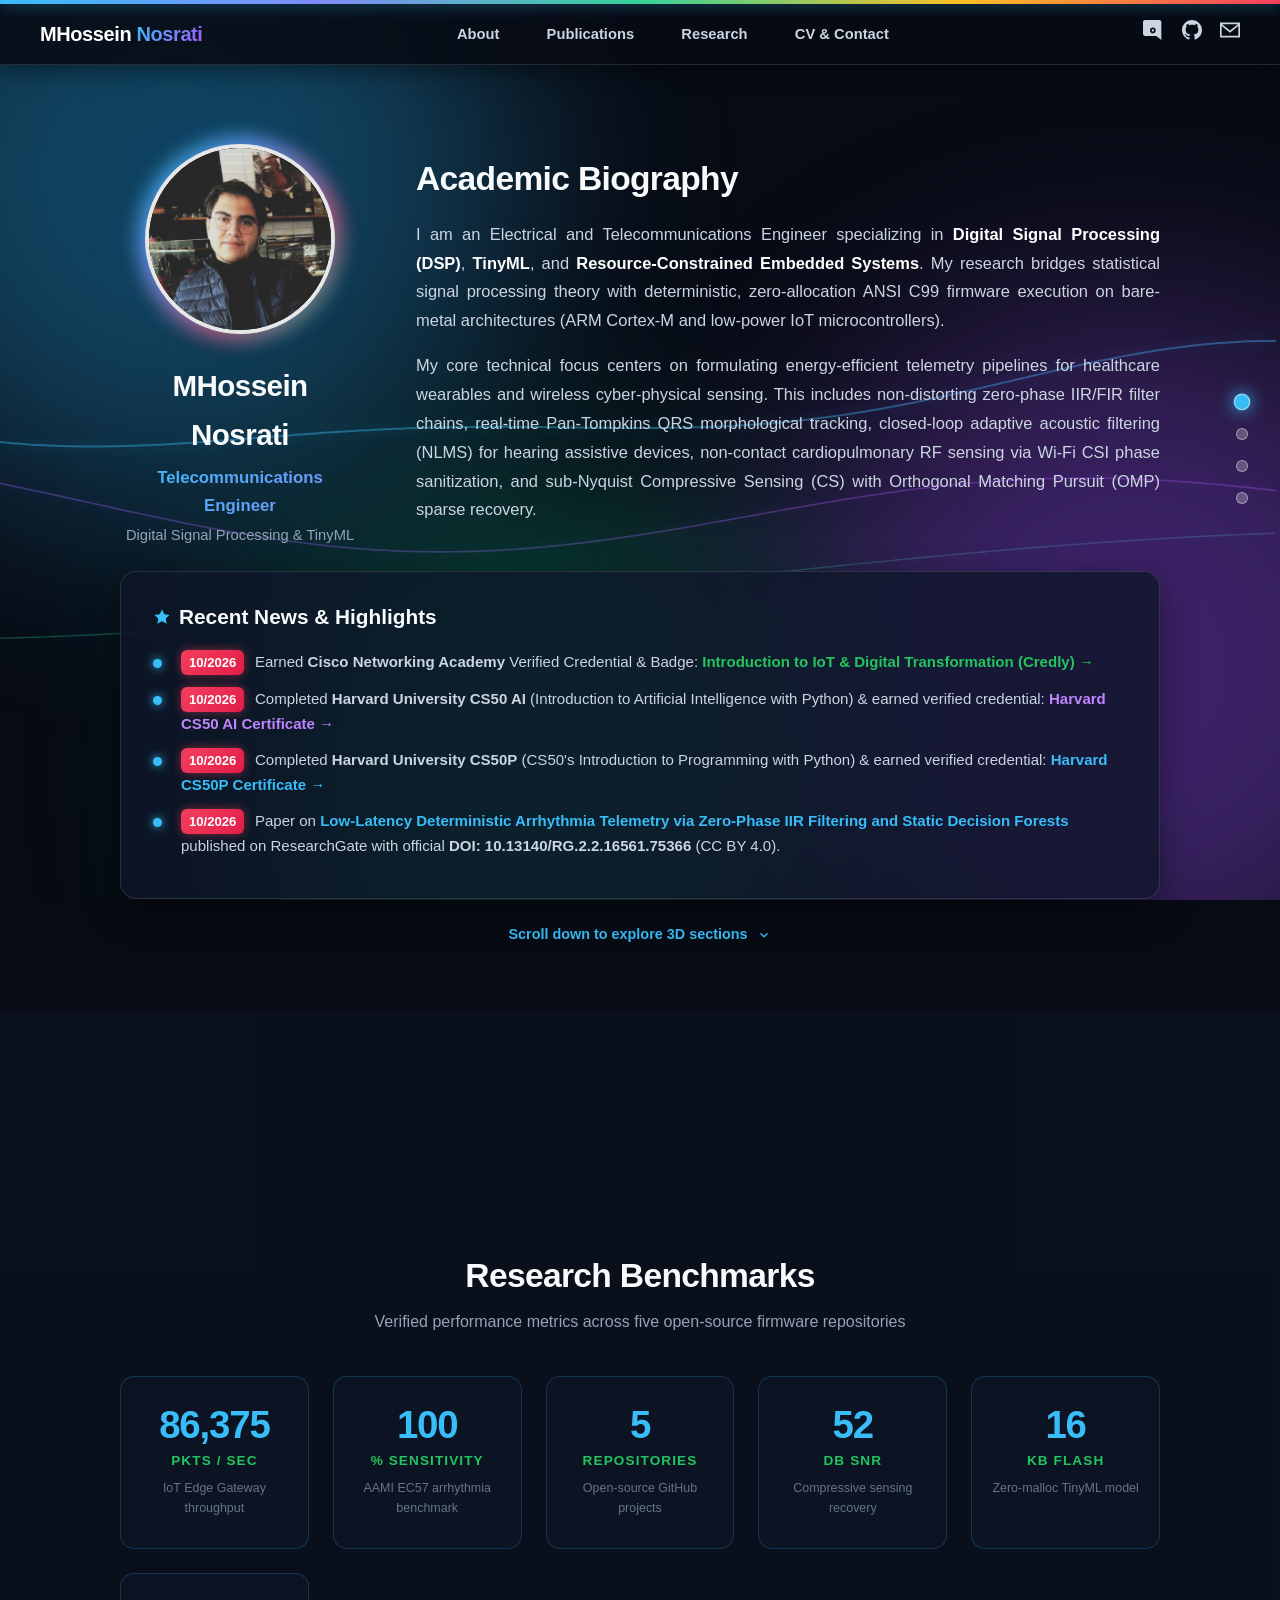
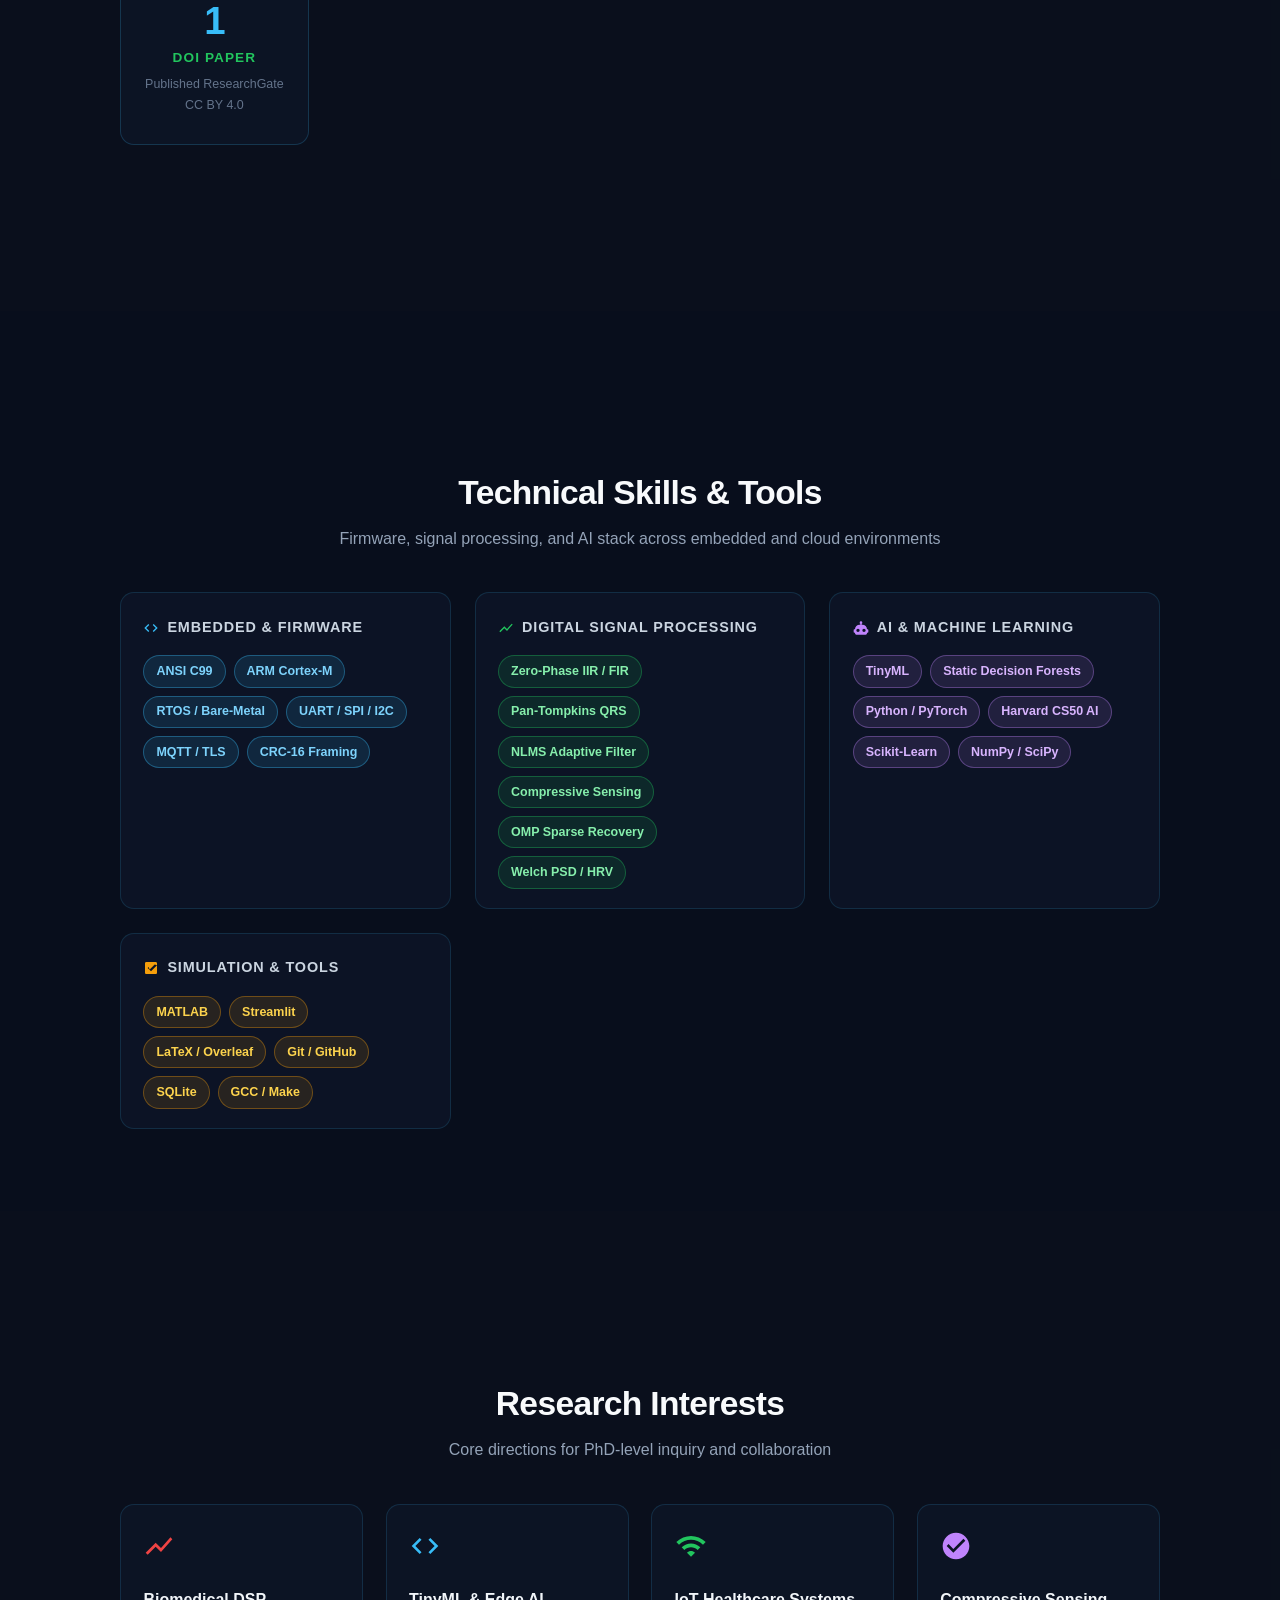
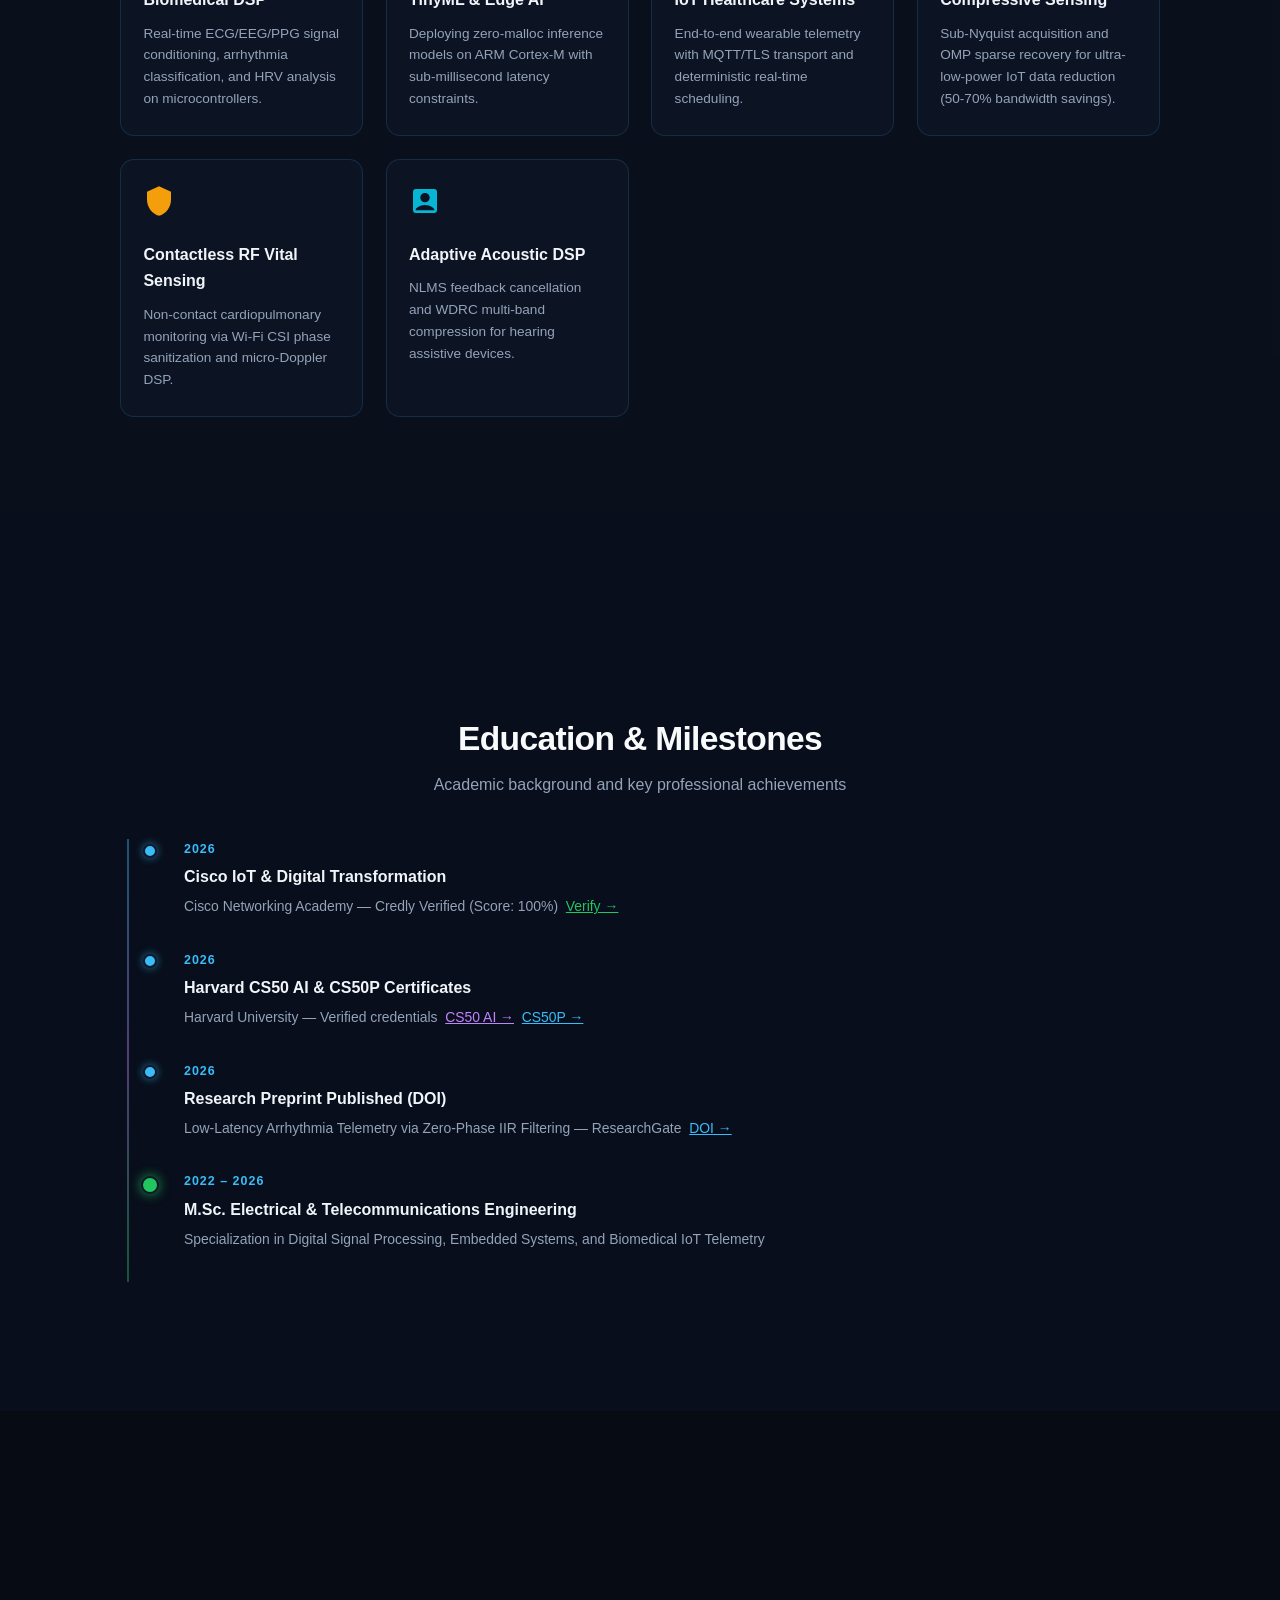
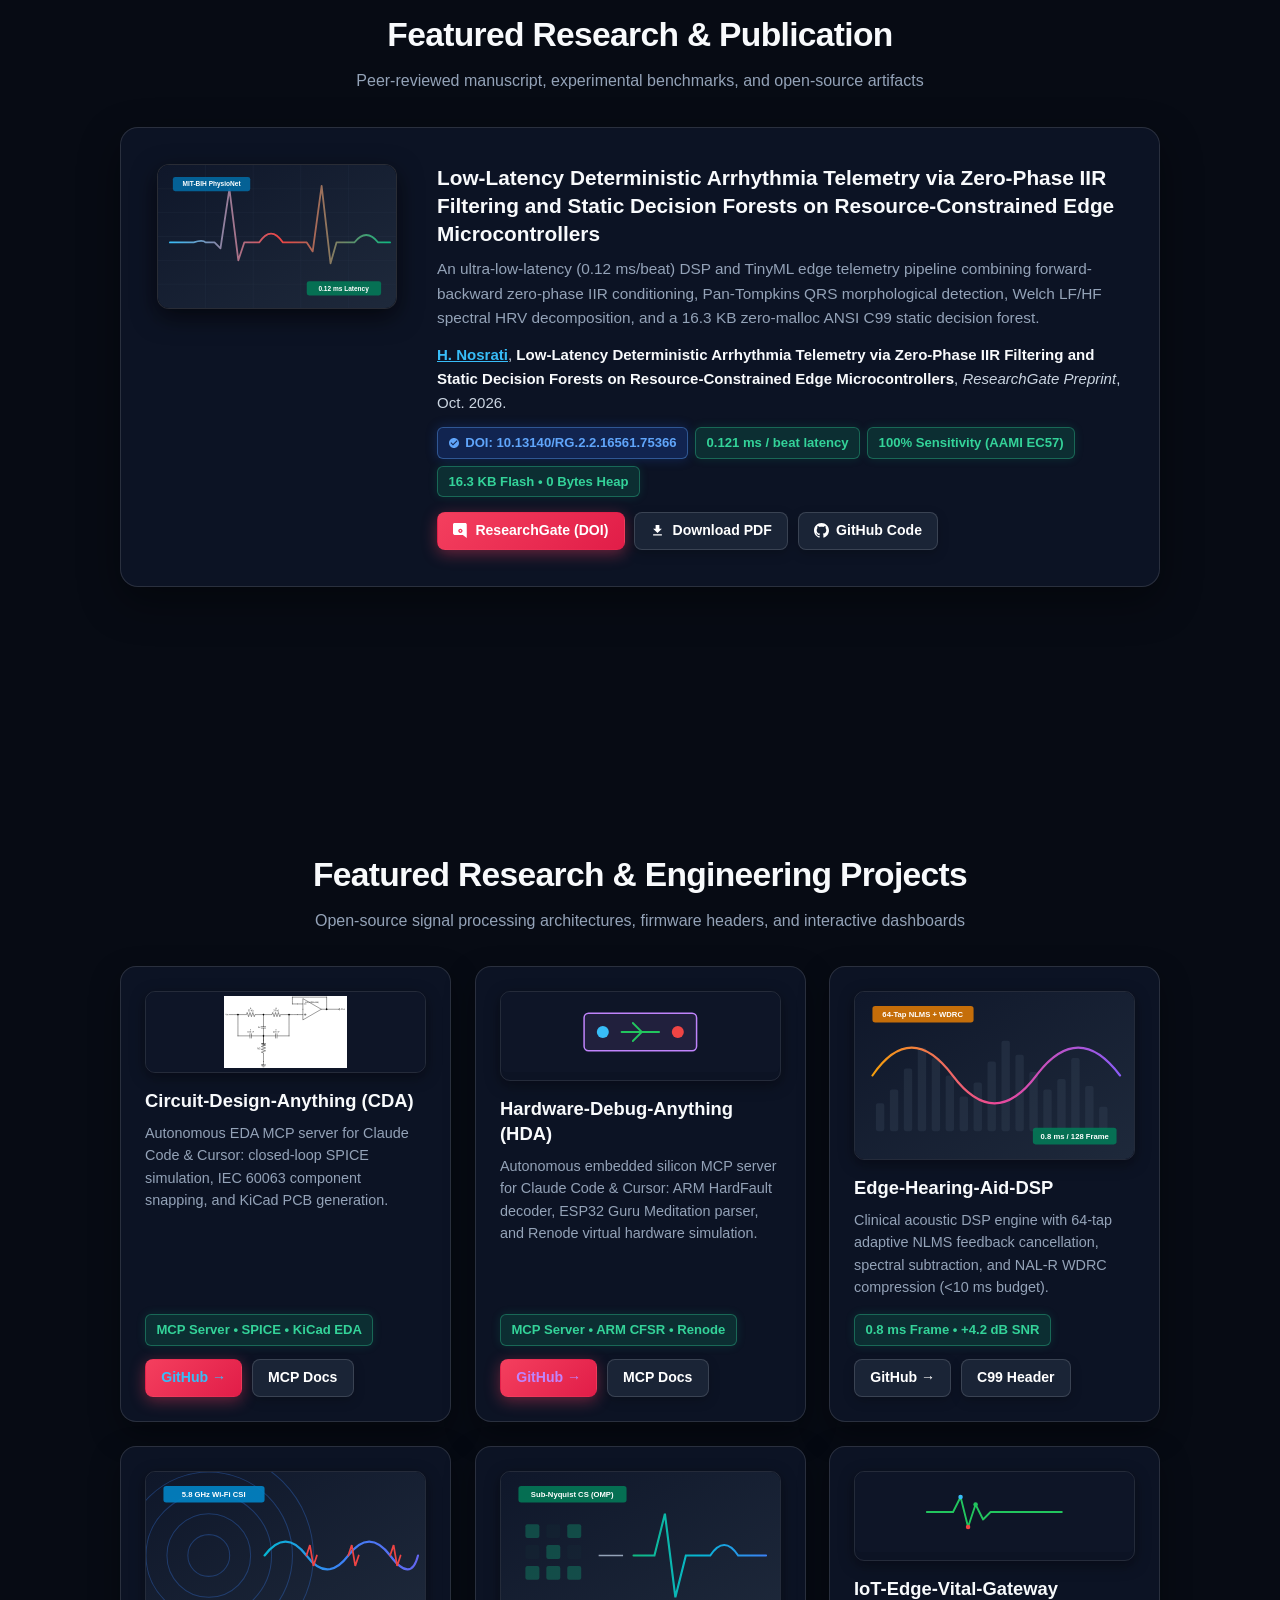
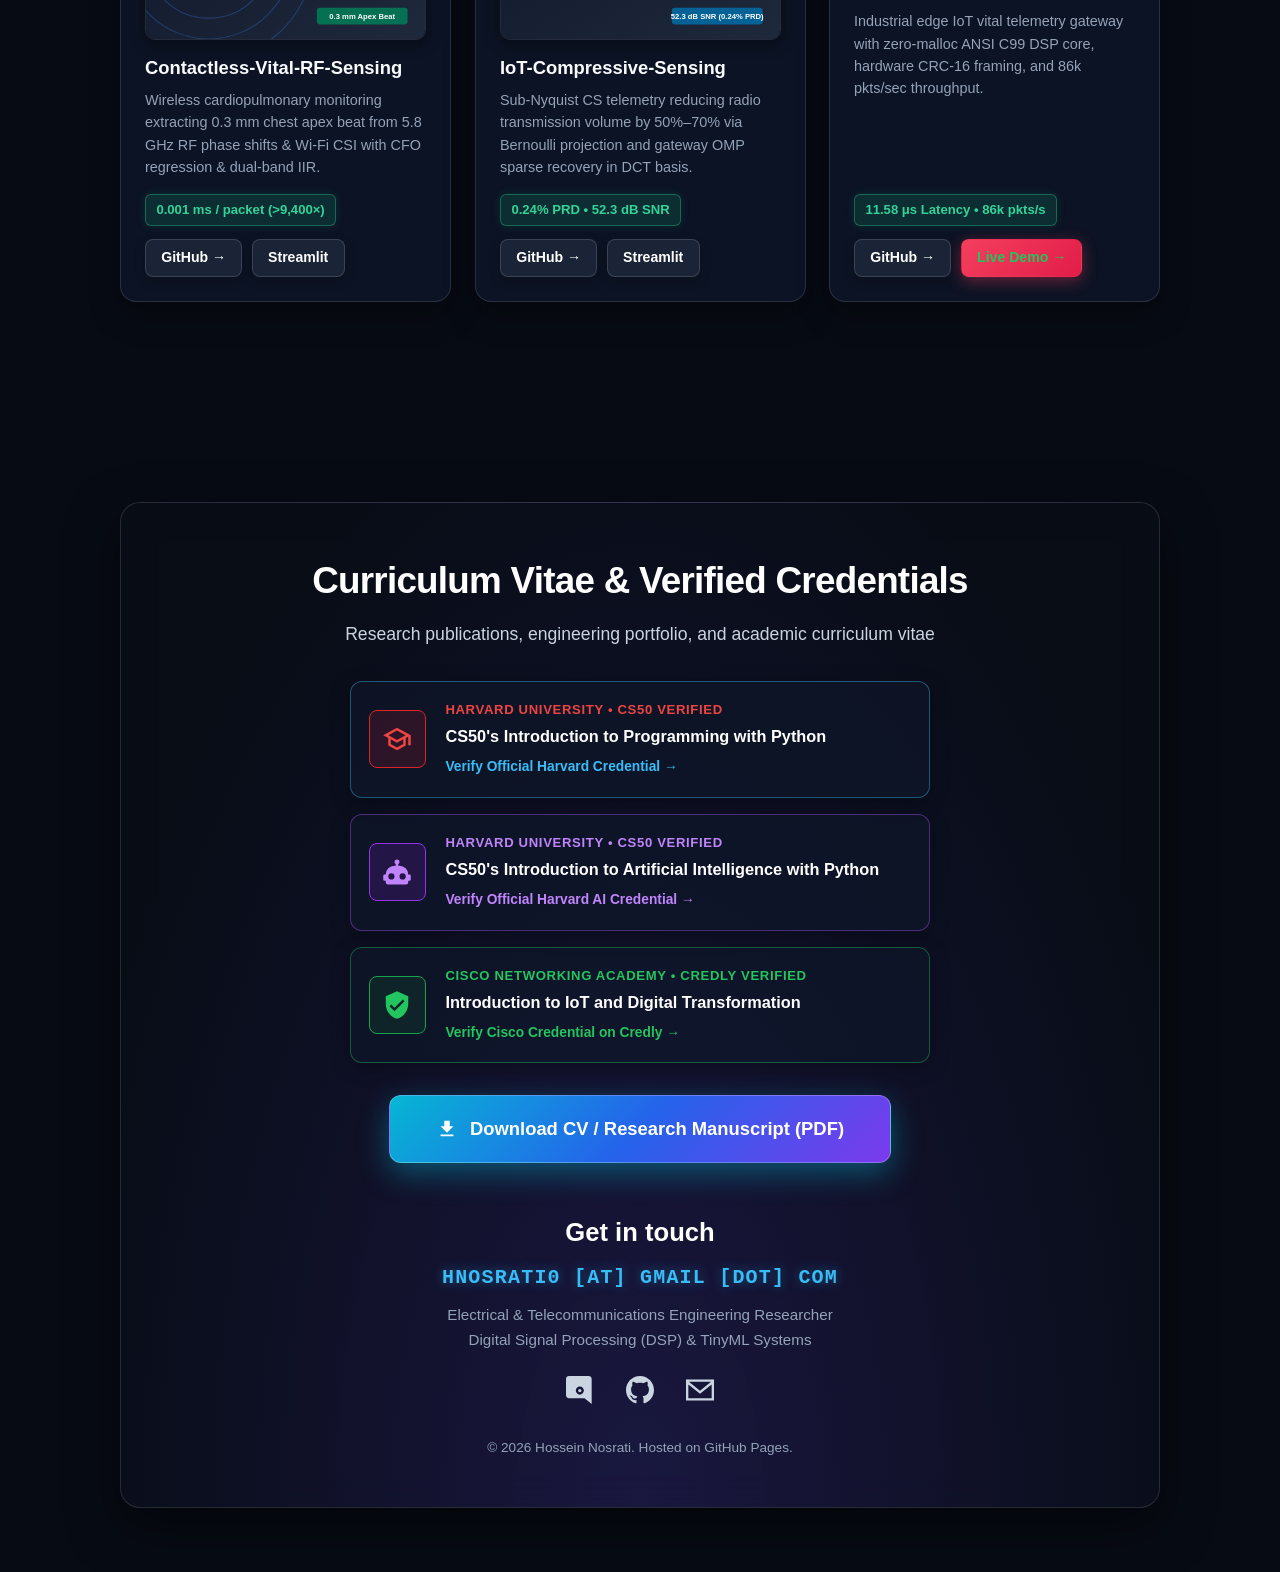
==== index.html @ 16968d18 "feat: add Hardware Debug Anything (HDA) flagship card to portfolio" ====
﻿<!DOCTYPE html>
<html lang="en" style="background-color: #070b14;">

<head>
  <meta charset="UTF-8">
  <meta name="viewport" content="width=device-width, initial-scale=1.0">
  <title>MHossein Nosrati | Telecommunications & Embedded DSP Researcher</title>
  <meta name="description"
    content="Academic homepage of MHossein Nosrati. Research in Digital Signal Processing, TinyML, and Biomedical Telemetry.">
  <link rel="stylesheet" href="style.css?v=3.2">
</head>

<body style="background-color: #070b14; color: #cbd5e1;">

  <!-- Real-Time Interactive Animated DSP Carrier Wave Canvas -->
  <canvas id="dsp-canvas"></canvas>

  <!-- Ambient Dynamic Colorful Floating Orbs (Parallax 3D Depth) -->
  <div class="ambient-glow-container">
    <div class="ambient-orb orb-1"></div>
    <div class="ambient-orb orb-2"></div>
    <div class="ambient-orb orb-3"></div>
  </div>

  <!-- Top Colorful Scientific Spectrum Bar -->
  <div class="top-gradient-bar"></div>

  <!-- Top Sticky Glassmorphism Header -->
  <header id="header">
    <a href="#about" class="nav-brand">MHossein <span>Nosrati</span></a>

    <nav>
      <ul class="nav-menu">
        <li><a href="#about">About</a></li>
        <li><a href="#publications">Publications</a></li>
        <li><a href="#projects">Research</a></li>
        <li><a href="#cv">CV & Contact</a></li>
      </ul>
    </nav>

    <ul class="nav-icons">
      <li>
        <a href="https://doi.org/10.13140/RG.2.2.16561.75366" title="ResearchGate (DOI)" target="_blank">
          <svg width="20" height="20" viewBox="0 0 24 24" fill="currentColor">
            <path
              d="M19.54 0c1.356 0 2.46 1.104 2.46 2.472v21.528l-2.58-2.052-3.636-2.892h-13.324c-1.356 0-2.46-1.104-2.46-2.472v-14.112c0-1.368 1.104-2.472 2.46-2.472h17.08zm-7.692 13.908c-.768 0-1.38-.612-1.38-1.38s.612-1.38 1.38-1.38 1.38.612 1.38 1.38-.612 1.38-1.38 1.38zm0-4.836c-1.908 0-3.456 1.548-3.456 3.456s1.548 3.456 3.456 3.456 3.456-1.548 3.456-3.456-1.548-3.456-3.456-3.456z" />
          </svg>
        </a>
      </li>
      <li>
        <a href="https://github.com/hosseinnosrati" title="GitHub" target="_blank">
          <svg width="20" height="20" viewBox="0 0 24 24" fill="currentColor">
            <path
              d="M12 0c-6.626 0-12 5.373-12 12 0 5.302 3.438 9.8 8.207 11.387.599.111.793-.261.793-.577v-2.234c-3.338.726-4.033-1.416-4.033-1.416-.546-1.387-1.333-1.756-1.333-1.756-1.089-.745.083-.729.083-.729 1.205.084 1.839 1.237 1.839 1.237 1.07 1.834 2.807 1.304 3.492.997.107-.775.418-1.305.762-1.604-2.665-.305-5.467-1.334-5.467-5.931 0-1.311.469-2.381 1.236-3.221-.124-.303-.535-1.524.117-3.176 0 0 1.008-.322 3.301 1.23.957-.266 1.983-.399 3.003-.404 1.02.005 2.047.138 3.006.404 2.291-1.552 3.297-1.23 3.297-1.23.653 1.653.242 2.874.118 3.176.77.84 1.235 1.911 1.235 3.221 0 4.609-2.807 5.624-5.479 5.921.43.372.823 1.102.823 2.222v3.293c0 .319.192.694.801.576 4.765-1.589 8.199-6.086 8.199-11.386 0-6.627-5.373-12-12-12z" />
          </svg>
        </a>
      </li>
      <li>
        <a href="mailto:hnosrati0@gmail.com" title="Email">
          <svg width="20" height="20" viewBox="0 0 24 24" fill="currentColor">
            <path
              d="M0 3v18h24v-18h-24zm21.518 2l-9.518 7.713-9.518-7.713h19.036zm-19.518 14v-11.817l10 8.104 10-8.104v11.817h-20z" />
          </svg>
        </a>
      </li>
    </ul>
  </header>

  <!-- Floating 3D Navigation Dots Indicator -->
  <ul class="section-nav-dots">
    <li class="dot-item"><a href="#about" class="active"><span class="dot-label">01 / Profile & Bio</span></a></li>
    <li class="dot-item"><a href="#publications"><span class="dot-label">02 / IEEE Paper & DOI</span></a></li>
    <li class="dot-item"><a href="#projects"><span class="dot-label">03 / Research Projects</span></a></li>
    <li class="dot-item"><a href="#cv"><span class="dot-label">04 / CV & Contact</span></a></li>
  </ul>

  <!-- =========================================================================
       SECTION 1: HERO & HIGHLIGHTS (SNAP SECTION 1)
       ========================================================================= -->
  <section id="about" class="snap-section">
    <div class="container">
      <div class="hero-row">
        <div class="profile-col">
          <div class="photo-wrapper">
            <img src="assets/photo.jpg" alt="MHossein Nosrati" class="profile-photo">
          </div>
          <h1 class="profile-name">MHossein Nosrati</h1>
          <div class="profile-role">Telecommunications Engineer</div>
          <div class="profile-dept">Digital Signal Processing & TinyML</div>
        </div>

        <div class="bio-col">
          <h2>Academic Biography</h2>
          <p>
            I am an Electrical and Telecommunications Engineer specializing in <strong>Digital Signal Processing
              (DSP)</strong>, <strong>TinyML</strong>, and <strong>Resource-Constrained Embedded Systems</strong>. My
            research bridges statistical signal processing theory with deterministic, zero-allocation ANSI C99 firmware
            execution on bare-metal architectures (ARM Cortex-M and low-power IoT microcontrollers).
          </p>
          <p>
            My core technical focus centers on formulating energy-efficient telemetry pipelines for healthcare wearables
            and wireless cyber-physical sensing. This includes non-distorting zero-phase IIR/FIR filter chains,
            real-time Pan-Tompkins QRS morphological tracking, closed-loop adaptive acoustic filtering (NLMS) for
            hearing assistive devices, non-contact cardiopulmonary RF sensing via Wi-Fi CSI phase sanitization, and
            sub-Nyquist Compressive Sensing (CS) with Orthogonal Matching Pursuit (OMP) sparse recovery.
          </p>
        </div>
      </div>

      <!-- Highlights Box -->
      <div class="highlights-container">
        <h3>
          <svg width="18" height="18" viewBox="0 0 24 24" fill="#38bdf8">
            <path d="M12 2l3.09 6.26 6.91 1-5 4.87 1.18 6.88-6.18-3.25-6.18 3.25 1.18-6.88-5-4.87 6.91-1z" />
          </svg>
          Recent News & Highlights
        </h3>
        <ul class="highlights-list">
          <li>
            <span class="date-tag">10/2026</span> Earned <strong>Cisco Networking Academy</strong> Verified Credential &
            Badge: <a href="https://www.credly.com/badges/9421de56-080d-47d0-9413-912bdc368470/public_url"
              target="_blank" style="color: #22c55e; font-weight: 750; text-decoration: none;">Introduction to IoT &
              Digital Transformation (Credly) &rarr;</a>
          </li>
          <li>
            <span class="date-tag">10/2026</span> Completed <strong>Harvard University CS50 AI</strong> (Introduction to
            Artificial Intelligence with Python) & earned verified credential: <a
              href="https://cs50.harvard.edu/certificates/6f42434c-d8b9-4bd9-80da-30d417c757ad" target="_blank"
              style="color: #c084fc; font-weight: 750; text-decoration: none;">Harvard CS50 AI Certificate &rarr;</a>
          </li>
          <li>
            <span class="date-tag">10/2026</span> Completed <strong>Harvard University CS50P</strong> (CS50's
            Introduction to Programming with Python) & earned verified credential: <a
              href="https://cs50.harvard.edu/certificates/9b4d5ca1-189c-4e76-b2e8-99d57466ec45" target="_blank"
              style="color: #38bdf8; font-weight: 750; text-decoration: none;">Harvard CS50P Certificate &rarr;</a>
          </li>
          <li>
            <span class="date-tag">10/2026</span> Paper on <a href="https://doi.org/10.13140/RG.2.2.16561.75366"
              target="_blank" style="color: #38bdf8; font-weight: 750; text-decoration: none;">Low-Latency Deterministic
              Arrhythmia Telemetry via Zero-Phase IIR Filtering and Static Decision Forests</a> published on
            ResearchGate with official <strong>DOI: 10.13140/RG.2.2.16561.75366</strong> (CC BY 4.0).
          </li>
        </ul>
      </div>

      <div class="scroll-hint">
        <span>Scroll down to explore 3D sections</span>
        <svg width="16" height="16" viewBox="0 0 24 24" fill="currentColor">
          <path d="M7.41 8.59L12 13.17l4.59-4.58L18 10l-6 6-6-6 1.41-1.41z" />
        </svg>
      </div>

    </div>
  </section>


  <!-- =========================================================================
       SECTION 1b: STATS COUNTER
       ========================================================================= -->
  <section id="stats" class="snap-section stats-section">
    <div class="container">
      <h2 class="section-heading">Research Benchmarks</h2>
      <p class="section-subheading">Verified performance metrics across five open-source firmware repositories</p>
      <div class="stats-grid">
        <div class="stat-card"><div class="stat-number" data-target="86375">0</div><div class="stat-label">pkts / sec</div><div class="stat-desc">IoT Edge Gateway throughput</div></div>
        <div class="stat-card"><div class="stat-number" data-target="100">0</div><div class="stat-label">% Sensitivity</div><div class="stat-desc">AAMI EC57 arrhythmia benchmark</div></div>
        <div class="stat-card"><div class="stat-number" data-target="5">0</div><div class="stat-label">Repositories</div><div class="stat-desc">Open-source GitHub projects</div></div>
        <div class="stat-card"><div class="stat-number" data-target="52">0</div><div class="stat-label">dB SNR</div><div class="stat-desc">Compressive sensing recovery</div></div>
        <div class="stat-card"><div class="stat-number" data-target="16">0</div><div class="stat-label">KB Flash</div><div class="stat-desc">Zero-malloc TinyML model</div></div>
        <div class="stat-card"><div class="stat-number" data-target="1">0</div><div class="stat-label">DOI Paper</div><div class="stat-desc">Published ResearchGate CC BY 4.0</div></div>
      </div>
    </div>
  </section>

  <!-- =========================================================================
       SECTION 1c: SKILLS & TOOLS
       ========================================================================= -->
  <section id="skills" class="snap-section skills-section">
    <div class="container">
      <h2 class="section-heading">Technical Skills &amp; Tools</h2>
      <p class="section-subheading">Firmware, signal processing, and AI stack across embedded and cloud environments</p>
      <div class="skills-grid">
        <div class="skill-group">
          <div class="skill-group-title"><svg width="16" height="16" viewBox="0 0 24 24" fill="#38bdf8"><path d="M9.4 16.6L4.8 12l4.6-4.6L8 6l-6 6 6 6 1.4-1.4zm5.2 0l4.6-4.6-4.6-4.6L16 6l6 6-6 6-1.4-1.4z"/></svg> Embedded &amp; Firmware</div>
          <div class="skill-tags">
            <span class="skill-tag tag-blue">ANSI C99</span><span class="skill-tag tag-blue">ARM Cortex-M</span><span class="skill-tag tag-blue">RTOS / Bare-Metal</span><span class="skill-tag tag-blue">UART / SPI / I2C</span><span class="skill-tag tag-blue">MQTT / TLS</span><span class="skill-tag tag-blue">CRC-16 Framing</span>
          </div>
        </div>
        <div class="skill-group">
          <div class="skill-group-title"><svg width="16" height="16" viewBox="0 0 24 24" fill="#22c55e"><path d="M3.5 18.5l6-6 4 4L22 6.92 20.59 5.5l-7.09 8-4-4L2 17l1.5 1.5z"/></svg> Digital Signal Processing</div>
          <div class="skill-tags">
            <span class="skill-tag tag-green">Zero-Phase IIR / FIR</span><span class="skill-tag tag-green">Pan-Tompkins QRS</span><span class="skill-tag tag-green">NLMS Adaptive Filter</span><span class="skill-tag tag-green">Compressive Sensing</span><span class="skill-tag tag-green">OMP Sparse Recovery</span><span class="skill-tag tag-green">Welch PSD / HRV</span>
          </div>
        </div>
        <div class="skill-group">
          <div class="skill-group-title"><svg width="16" height="16" viewBox="0 0 24 24" fill="#c084fc"><path d="M12 2a2 2 0 0 1 2 2c0 .74-.4 1.39-1 1.73V7h1a7 7 0 0 1 7 7h1a1 1 0 0 1 1 1v3a1 1 0 0 1-1 1h-1v1a2 2 0 0 1-2 2H5a2 2 0 0 1-2-2v-1H2a1 1 0 0 1-1-1v-3a1 1 0 0 1 1-1h1a7 7 0 0 1 7-7h1V5.73c-.6-.34-1-.99-1-1.73a2 2 0 0 1 2-2M7.5 13A2.5 2.5 0 0 0 5 15.5 2.5 2.5 0 0 0 7.5 18a2.5 2.5 0 0 0 2.5-2.5A2.5 2.5 0 0 0 7.5 13m9 0a2.5 2.5 0 0 0-2.5 2.5 2.5 2.5 0 0 0 2.5 2.5 2.5 2.5 0 0 0 2.5-2.5 2.5 2.5 0 0 0-2.5-2.5"/></svg> AI &amp; Machine Learning</div>
          <div class="skill-tags">
            <span class="skill-tag tag-purple">TinyML</span><span class="skill-tag tag-purple">Static Decision Forests</span><span class="skill-tag tag-purple">Python / PyTorch</span><span class="skill-tag tag-purple">Harvard CS50 AI</span><span class="skill-tag tag-purple">Scikit-Learn</span><span class="skill-tag tag-purple">NumPy / SciPy</span>
          </div>
        </div>
        <div class="skill-group">
          <div class="skill-group-title"><svg width="16" height="16" viewBox="0 0 24 24" fill="#f59e0b"><path d="M19 3H5c-1.1 0-2 .9-2 2v14c0 1.1.9 2 2 2h14c1.1 0 2-.9 2-2V5c0-1.1-.9-2-2-2zm-7 14l-5-5 1.41-1.41L10 14.17l7.59-7.59L21 8l-9 9z"/></svg> Simulation &amp; Tools</div>
          <div class="skill-tags">
            <span class="skill-tag tag-amber">MATLAB</span><span class="skill-tag tag-amber">Streamlit</span><span class="skill-tag tag-amber">LaTeX / Overleaf</span><span class="skill-tag tag-amber">Git / GitHub</span><span class="skill-tag tag-amber">SQLite</span><span class="skill-tag tag-amber">GCC / Make</span>
          </div>
        </div>
      </div>
    </div>
  </section>

  <!-- =========================================================================
       SECTION 1d: RESEARCH INTERESTS
       ========================================================================= -->
  <section id="interests" class="snap-section interests-section">
    <div class="container">
      <h2 class="section-heading">Research Interests</h2>
      <p class="section-subheading">Core directions for PhD-level inquiry and collaboration</p>
      <div class="interests-grid">
        <div class="interest-card"><div class="interest-icon"><svg width="32" height="32" viewBox="0 0 24 24" fill="#ef4444"><path d="M3.5 18.5l6-6 4 4L22 6.92 20.59 5.5l-7.09 8-4-4L2 17l1.5 1.5z"/></svg></div><h4>Biomedical DSP</h4><p>Real-time ECG/EEG/PPG signal conditioning, arrhythmia classification, and HRV analysis on microcontrollers.</p></div>
        <div class="interest-card"><div class="interest-icon"><svg width="32" height="32" viewBox="0 0 24 24" fill="#38bdf8"><path d="M9.4 16.6L4.8 12l4.6-4.6L8 6l-6 6 6 6 1.4-1.4zm5.2 0l4.6-4.6-4.6-4.6L16 6l6 6-6 6-1.4-1.4z"/></svg></div><h4>TinyML &amp; Edge AI</h4><p>Deploying zero-malloc inference models on ARM Cortex-M with sub-millisecond latency constraints.</p></div>
        <div class="interest-card"><div class="interest-icon"><svg width="32" height="32" viewBox="0 0 24 24" fill="#22c55e"><path d="M1 9l2 2c4.97-4.97 13.03-4.97 18 0l2-2C16.93 2.93 7.08 2.93 1 9zm8 8l3 3 3-3c-1.65-1.66-4.34-1.66-6 0zm-4-4l2 2c2.76-2.76 7.24-2.76 10 0l2-2C15.14 9.14 8.87 9.14 5 13z"/></svg></div><h4>IoT Healthcare Systems</h4><p>End-to-end wearable telemetry with MQTT/TLS transport and deterministic real-time scheduling.</p></div>
        <div class="interest-card"><div class="interest-icon"><svg width="32" height="32" viewBox="0 0 24 24" fill="#c084fc"><path d="M12 2C6.48 2 2 6.48 2 12s4.48 10 10 10 10-4.48 10-10S17.52 2 12 2zm-2 15l-5-5 1.41-1.41L10 14.17l7.59-7.59L19 8l-9 9z"/></svg></div><h4>Compressive Sensing</h4><p>Sub-Nyquist acquisition and OMP sparse recovery for ultra-low-power IoT data reduction (50-70% bandwidth savings).</p></div>
        <div class="interest-card"><div class="interest-icon"><svg width="32" height="32" viewBox="0 0 24 24" fill="#f59e0b"><path d="M12 1L3 5v6c0 5.55 3.84 10.74 9 12 5.16-1.26 9-6.45 9-12V5l-9-4z"/></svg></div><h4>Contactless RF Vital Sensing</h4><p>Non-contact cardiopulmonary monitoring via Wi-Fi CSI phase sanitization and micro-Doppler DSP.</p></div>
        <div class="interest-card"><div class="interest-icon"><svg width="32" height="32" viewBox="0 0 24 24" fill="#06b6d4"><path d="M19 3H5c-1.1 0-2 .9-2 2v14c0 1.1.9 2 2 2h14c1.1 0 2-.9 2-2V5c0-1.1-.9-2-2-2zm-7 3c1.93 0 3.5 1.57 3.5 3.5S13.93 13 12 13s-3.5-1.57-3.5-3.5S10.07 6 12 6zm7 13H5v-.23c0-.62.28-1.2.76-1.58C7.47 15.82 9.64 15 12 15s4.53.82 6.24 2.19c.48.38.76.97.76 1.58V19z"/></svg></div><h4>Adaptive Acoustic DSP</h4><p>NLMS feedback cancellation and WDRC multi-band compression for hearing assistive devices.</p></div>
      </div>
    </div>
  </section>

  <!-- =========================================================================
       SECTION 1e: EDUCATION TIMELINE
       ========================================================================= -->
  <section id="timeline" class="snap-section timeline-section">
    <div class="container">
      <h2 class="section-heading">Education &amp; Milestones</h2>
      <p class="section-subheading">Academic background and key professional achievements</p>
      <div class="timeline">
        <div class="timeline-item">
          <div class="timeline-dot"></div>
          <div class="timeline-content">
            <div class="timeline-date">2026</div>
            <h4>Cisco IoT &amp; Digital Transformation</h4>
            <p>Cisco Networking Academy &mdash; Credly Verified (Score: 100%) &nbsp;<a href="https://www.credly.com/badges/9421de56-080d-47d0-9413-912bdc368470/public_url" target="_blank" style="color:#22c55e;">Verify &rarr;</a></p>
          </div>
        </div>
        <div class="timeline-item">
          <div class="timeline-dot"></div>
          <div class="timeline-content">
            <div class="timeline-date">2026</div>
            <h4>Harvard CS50 AI &amp; CS50P Certificates</h4>
            <p>Harvard University &mdash; Verified credentials &nbsp;<a href="https://cs50.harvard.edu/certificates/6f42434c-d8b9-4bd9-80da-30d417c757ad" target="_blank" style="color:#c084fc;">CS50 AI &rarr;</a> &nbsp;<a href="https://cs50.harvard.edu/certificates/9b4d5ca1-189c-4e76-b2e8-99d57466ec45" target="_blank" style="color:#38bdf8;">CS50P &rarr;</a></p>
          </div>
        </div>
        <div class="timeline-item">
          <div class="timeline-dot"></div>
          <div class="timeline-content">
            <div class="timeline-date">2026</div>
            <h4>Research Preprint Published (DOI)</h4>
            <p>Low-Latency Arrhythmia Telemetry via Zero-Phase IIR Filtering &mdash; ResearchGate &nbsp;<a href="https://doi.org/10.13140/RG.2.2.16561.75366" target="_blank" style="color:#38bdf8;">DOI &rarr;</a></p>
          </div>
        </div>
        <div class="timeline-item">
          <div class="timeline-dot dot-current"></div>
          <div class="timeline-content">
            <div class="timeline-date">2022 &ndash; 2026</div>
            <h4>M.Sc. Electrical &amp; Telecommunications Engineering</h4>
            <p>Specialization in Digital Signal Processing, Embedded Systems, and Biomedical IoT Telemetry</p>
          </div>
        </div>
      </div>
    </div>
  </section>
  <!-- =========================================================================
       SECTION 2: SELECTED PUBLICATION (SNAP SECTION 2)
       ========================================================================= -->
  <section id="publications" class="snap-section">
    <div class="container">
      <h2 class="section-heading">Featured Research & Publication</h2>
      <p class="section-subheading">Peer-reviewed manuscript, experimental benchmarks, and open-source artifacts</p>

      <!-- Paper 3D Card -->
      <div class="pub-row tilt-card-3d">
        <div class="pub-thumb">
          <img src="assets/ecg-preview.svg" alt="ECG DSP and TinyML Pipeline">
        </div>
        <div class="pub-details">
          <h4>Low-Latency Deterministic Arrhythmia Telemetry via Zero-Phase IIR Filtering and Static Decision Forests on
            Resource-Constrained Edge Microcontrollers</h4>
          <p class="pub-summary">
            An ultra-low-latency (0.12 ms/beat) DSP and TinyML edge telemetry pipeline combining forward-backward
            zero-phase IIR conditioning, Pan-Tompkins QRS morphological detection, Welch LF/HF spectral HRV
            decomposition, and a 16.3 KB zero-malloc ANSI C99 static decision forest.
          </p>
          <p class="pub-citation">
            <span class="pub-author-me">H. Nosrati</span>, <span class="pub-title-bold">Low-Latency Deterministic
              Arrhythmia Telemetry via Zero-Phase IIR Filtering and Static Decision Forests on Resource-Constrained Edge
              Microcontrollers</span>, <em>ResearchGate Preprint</em>, Oct. 2026.
          </p>

          <div class="badge-group">
            <span class="badge-doi-pill">
              <svg width="12" height="12" viewBox="0 0 24 24" fill="currentColor">
                <path
                  d="M12 2C6.48 2 2 6.48 2 12s4.48 10 10 10 10-4.48 10-10S17.52 2 12 2zm-2 15l-5-5 1.41-1.41L10 14.17l7.59-7.59L19 8l-9 9z" />
              </svg>
              DOI: 10.13140/RG.2.2.16561.75366
            </span>
            <span class="pub-metric-badge">0.121 ms / beat latency</span>
            <span class="pub-metric-badge">100% Sensitivity (AAMI EC57)</span>
            <span class="pub-metric-badge">16.3 KB Flash &bull; 0 Bytes Heap</span>
          </div>

          <div class="pub-links">
            <a href="https://doi.org/10.13140/RG.2.2.16561.75366" class="bracket-link accent" target="_blank">
              <svg width="15" height="15" viewBox="0 0 24 24" fill="currentColor">
                <path
                  d="M19.54 0c1.356 0 2.46 1.104 2.46 2.472v21.528l-2.58-2.052-3.636-2.892h-13.324c-1.356 0-2.46-1.104-2.46-2.472v-14.112c0-1.368 1.104-2.472 2.46-2.472h17.08zm-7.692 13.908c-.768 0-1.38-.612-1.38-1.38s.612-1.38 1.38-1.38 1.38.612 1.38 1.38-.612 1.38-1.38 1.38zm0-4.836c-1.908 0-3.456 1.548-3.456 3.456s1.548 3.456 3.456 3.456 3.456-1.548 3.456-3.456-1.548-3.456-3.456-3.456z" />
              </svg>
              ResearchGate (DOI)
            </a>
            <a href="Paper_Draft_IEEE_Format.pdf" class="bracket-link" download>
              <svg width="15" height="15" viewBox="0 0 24 24" fill="currentColor">
                <path d="M19 9h-4V3H9v6H5l7 7 7-7zM5 18v2h14v-2H5z" />
              </svg>
              Download PDF
            </a>
            <a href="https://github.com/hosseinnosrati/edge-ecg-monitor" class="bracket-link" target="_blank">
              <svg width="15" height="15" viewBox="0 0 24 24" fill="currentColor">
                <path
                  d="M12 0c-6.626 0-12 5.373-12 12 0 5.302 3.438 9.8 8.207 11.387.599.111.793-.261.793-.577v-2.234c-3.338.726-4.033-1.416-4.033-1.416-.546-1.387-1.333-1.756-1.333-1.756-1.089-.745.083-.729.083-.729 1.205.084 1.839 1.237 1.839 1.237 1.07 1.834 2.807 1.304 3.492.997.107-.775.418-1.305.762-1.604-2.665-.305-5.467-1.334-5.467-5.931 0-1.311.469-2.381 1.236-3.221-.124-.303-.535-1.524.117-3.176 0 0 1.008-.322 3.301 1.23.957-.266 1.983-.399 3.003-.404 1.02.005 2.047.138 3.006.404 2.291-1.552 3.297-1.23 3.297-1.23.653 1.653.242 2.874.118 3.176.77.84 1.235 1.911 1.235 3.221 0 4.609-2.807 5.624-5.479 5.921.43.372.823 1.102.823 2.222v3.293c0 .319.192.694.801.576 4.765-1.589 8.199-6.086 8.199-11.386 0-6.627-5.373-12-12-12z" />
              </svg>
              GitHub Code
            </a>
          </div>
        </div>
      </div>

    </div>
  </section>

  <!-- =========================================================================
       SECTION 3: OPEN-SOURCE RESEARCH PROJECTS (SNAP SECTION 3)
       ========================================================================= -->
  <section id="projects" class="snap-section">
    <div class="container">
      <h2 class="section-heading">Featured Research & Engineering Projects</h2>
      <p class="section-subheading">Open-source signal processing architectures, firmware headers, and interactive
        dashboards</p>

      <div class="projects-deck">

        <!-- Project 0: Circuit Design Anything (CDA) -->
        <div class="project-card-3d tilt-card-3d">
          <div>
            <div class="card-thumb">
              <img src="assets/cda-preview.svg" alt="Circuit Design Anything EDA MCP" style="max-height: 80px; width: 100%; object-fit: contain; background: rgba(15,23,42,0.8); border-radius: 6px; padding: 4px;">
            </div>
            <h4>Circuit-Design-Anything (CDA)</h4>
            <p>Autonomous EDA MCP server for Claude Code &amp; Cursor: closed-loop SPICE simulation, IEC 60063 component snapping, and KiCad PCB generation.</p>
          </div>
          <div>
            <div class="pub-metric-badge" style="margin-bottom: 0.8rem;">MCP Server &bull; SPICE &bull; KiCad EDA</div>
            <div class="pub-links">
              <a href="https://github.com/hosseinnosrati/circuit-design-anything" class="bracket-link accent" target="_blank" style="color: #38bdf8; font-weight: 750;">GitHub &rarr;</a>
              <a href="https://github.com/hosseinnosrati/circuit-design-anything#quickstart" class="bracket-link" target="_blank">MCP Docs</a>
            </div>
          </div>
        </div>

        <!-- Project 0b: Hardware Debug Anything (HDA) -->
        <div class="project-card-3d tilt-card-3d">
          <div>
            <div class="card-thumb">
              <svg width="100%" height="80" viewBox="0 0 200 80" fill="none" xmlns="http://www.w3.org/2000/svg" style="background: rgba(15,23,42,0.8); border-radius: 6px; padding: 10px;">
                <rect x="25" y="15" width="150" height="50" rx="6" stroke="#c084fc" stroke-width="2" fill="rgba(192,132,252,0.1)"/>
                <circle cx="50" cy="40" r="8" fill="#38bdf8"/>
                <path d="M75 40h50M90 28l12 12-12 12" stroke="#22c55e" stroke-width="2.5" stroke-linecap="round"/>
                <circle cx="150" cy="40" r="8" fill="#ef4444"/>
              </svg>
            </div>
            <h4>Hardware-Debug-Anything (HDA)</h4>
            <p>Autonomous embedded silicon MCP server for Claude Code &amp; Cursor: ARM HardFault decoder, ESP32 Guru Meditation parser, and Renode virtual hardware simulation.</p>
          </div>
          <div>
            <div class="pub-metric-badge" style="margin-bottom: 0.8rem;">MCP Server &bull; ARM CFSR &bull; Renode</div>
            <div class="pub-links">
              <a href="https://github.com/hosseinnosrati/hardware-debug-anything" class="bracket-link accent" target="_blank" style="color: #c084fc; font-weight: 750;">GitHub &rarr;</a>
              <a href="https://github.com/hosseinnosrati/hardware-debug-anything#quickstart" class="bracket-link" target="_blank">MCP Docs</a>
            </div>
          </div>
        </div>

        <!-- Project 1: Hearing Aid DSP -->
        <div class="project-card-3d tilt-card-3d">
          <div>
            <div class="card-thumb">
              <img src="assets/hearing-aid-preview.svg" alt="Edge Hearing Aid DSP">
            </div>
            <h4>Edge-Hearing-Aid-DSP</h4>
            <p>Clinical acoustic DSP engine with 64-tap adaptive NLMS feedback cancellation, spectral subtraction, and
              NAL-R WDRC compression (&lt;10 ms budget).</p>
          </div>
          <div>
            <div class="pub-metric-badge" style="margin-bottom: 0.8rem;">0.8 ms Frame &bull; +4.2 dB SNR</div>
            <div class="pub-links">
              <a href="https://github.com/hosseinnosrati/edge-hearing-aid-dsp" class="bracket-link"
                target="_blank">GitHub &rarr;</a>
              <a href="https://github.com/hosseinnosrati/edge-hearing-aid-dsp/blob/main/models/hearing_aid_dsp.h"
                class="bracket-link" target="_blank">C99 Header</a>
            </div>
          </div>
        </div>

        <!-- Project 2: Contactless Vital RF Sensing -->
        <div class="project-card-3d tilt-card-3d">
          <div>
            <div class="card-thumb">
              <img src="assets/rf-sensing-preview.svg" alt="Contactless Vital RF Sensing">
            </div>
            <h4>Contactless-Vital-RF-Sensing</h4>
            <p>Wireless cardiopulmonary monitoring extracting 0.3 mm chest apex beat from 5.8 GHz RF phase shifts &
              Wi-Fi CSI with CFO regression & dual-band IIR.</p>
          </div>
          <div>
            <div class="pub-metric-badge" style="margin-bottom: 0.8rem;">0.001 ms / packet (&gt;9,400&times;)</div>
            <div class="pub-links">
              <a href="https://github.com/hosseinnosrati/contactless-vital-rf-sensing" class="bracket-link"
                target="_blank">GitHub &rarr;</a>
              <a href="https://github.com/hosseinnosrati/contactless-vital-rf-sensing/blob/main/app.py"
                class="bracket-link" target="_blank">Streamlit</a>
            </div>
          </div>
        </div>

        <!-- Project 3: IoT Compressive Sensing -->
        <div class="project-card-3d tilt-card-3d">
          <div>
            <div class="card-thumb">
              <img src="assets/compressive-sensing-preview.svg" alt="IoT Compressive Sensing">
            </div>
            <h4>IoT-Compressive-Sensing</h4>
            <p>Sub-Nyquist CS telemetry reducing radio transmission volume by 50%–70% via Bernoulli projection and
              gateway OMP sparse recovery in DCT basis.</p>
          </div>
          <div>
            <div class="pub-metric-badge" style="margin-bottom: 0.8rem;">0.24% PRD &bull; 52.3 dB SNR</div>
            <div class="pub-links">
              <a href="https://github.com/hosseinnosrati/iot-compressive-sensing" class="bracket-link"
                target="_blank">GitHub &rarr;</a>
              <a href="https://github.com/hosseinnosrati/iot-compressive-sensing/blob/main/app.py" class="bracket-link"
                target="_blank">Streamlit</a>
            </div>
          </div>
        </div>

        <!-- Project 4: IoT Edge Vital Gateway -->
        <div class="project-card-3d tilt-card-3d">
          <div>
            <div class="card-thumb">
              <svg width="100%" height="80" viewBox="0 0 200 80" fill="none" xmlns="http://www.w3.org/2000/svg"
                style="background: rgba(15,23,42,0.8); border-radius: 6px; padding: 10px;">
                <path d="M10 40 H45 L55 20 L65 60 L75 30 L85 50 L95 40 H190" stroke="#22c55e" stroke-width="2.5"
                  stroke-linecap="round" stroke-linejoin="round" />
                <circle cx="55" cy="20" r="3" fill="#38bdf8" />
                <circle cx="65" cy="60" r="3" fill="#ef4444" />
                <circle cx="75" cy="30" r="3" fill="#22c55e" />
              </svg>
            </div>
            <h4>IoT-Edge-Vital-Gateway</h4>
            <p>Industrial edge IoT vital telemetry gateway with zero-malloc ANSI C99 DSP core, hardware CRC-16 framing,
              and 86k pkts/sec throughput.</p>
          </div>
          <div>
            <div class="pub-metric-badge" style="margin-bottom: 0.8rem;">11.58 &mu;s Latency &bull; 86k pkts/s</div>
            <div class="pub-links">
              <a href="https://github.com/hosseinnosrati/iot-edge-vital-gateway" class="bracket-link"
                target="_blank">GitHub &rarr;</a>
              <a href="https://vital-edge-gateway.streamlit.app" class="bracket-link accent" target="_blank"
                style="color: #22c55e; font-weight: 750;">Live Demo &rarr;</a>
            </div>
          </div>
        </div>

      </div>

    </div>
  </section>

  <!-- =========================================================================
       SECTION 4: CV & GET IN TOUCH (SNAP SECTION 4)
       ========================================================================= -->
  <section id="cv" class="snap-section">
    <div class="container">

      <div class="cv-container tilt-card-3d">
        <h2>Curriculum Vitae & Verified Credentials</h2>
        <p>Research publications, engineering portfolio, and academic curriculum vitae</p>

        <!-- Harvard CS50 Certificate Badges -->
        <div style="display: flex; flex-direction: column; gap: 1rem; margin: 1.5rem auto 2rem auto; max-width: 580px;">

          <!-- Badge 1: CS50P -->
          <div
            style="background: rgba(15, 23, 42, 0.7); border: 1px solid rgba(56, 189, 248, 0.4); border-radius: 12px; padding: 1.1rem; display: flex; align-items: center; gap: 1.2rem; text-align: left; box-shadow: 0 4px 20px rgba(0, 0, 0, 0.3);">
            <div
              style="background: rgba(165, 29, 42, 0.2); border: 1px solid #dc2626; border-radius: 8px; padding: 0.8rem; display: flex; align-items: center; justify-content: center; flex-shrink: 0;">
              <svg width="30" height="30" viewBox="0 0 24 24" fill="#ef4444">
                <path
                  d="M12 3L1 9l4 2.18v6L12 21l7-3.82v-6l2-1.09V17h2V9L12 3zm6.82 6L12 12.72 5.18 9 12 5.28 18.82 9zM17 15.99l-5 2.73-5-2.73v-3.72L12 15l5-2.73v3.72z" />
              </svg>
            </div>
            <div>
              <div
                style="font-size: 0.82rem; font-weight: 700; color: #ef4444; letter-spacing: 0.05em; text-transform: uppercase;">
                Harvard University &bull; CS50 Verified</div>
              <div style="font-size: 1.02rem; font-weight: 800; color: #ffffff; margin: 0.15rem 0;">CS50's Introduction
                to Programming with Python</div>
              <a href="https://cs50.harvard.edu/certificates/9b4d5ca1-189c-4e76-b2e8-99d57466ec45" target="_blank"
                style="font-size: 0.86rem; color: #38bdf8; text-decoration: none; font-weight: 700; display: inline-flex; align-items: center; gap: 0.3rem;">
                Verify Official Harvard Credential &rarr;
              </a>
            </div>
          </div>

          <!-- Badge 2: CS50 AI -->
          <div
            style="background: rgba(15, 23, 42, 0.7); border: 1px solid rgba(168, 85, 247, 0.4); border-radius: 12px; padding: 1.1rem; display: flex; align-items: center; gap: 1.2rem; text-align: left; box-shadow: 0 4px 20px rgba(0, 0, 0, 0.3);">
            <div
              style="background: rgba(126, 34, 206, 0.2); border: 1px solid #9333ea; border-radius: 8px; padding: 0.8rem; display: flex; align-items: center; justify-content: center; flex-shrink: 0;">
              <svg width="30" height="30" viewBox="0 0 24 24" fill="#c084fc">
                <path
                  d="M12 2a2 2 0 0 1 2 2c0 .74-.4 1.39-1 1.73V7h1a7 7 0 0 1 7 7h1a1 1 0 0 1 1 1v3a1 1 0 0 1-1 1h-1v1a2 2 0 0 1-2 2H5a2 2 0 0 1-2-2v-1H2a1 1 0 0 1-1-1v-3a1 1 0 0 1 1-1h1a7 7 0 0 1 7-7h1V5.73c-.6-.34-1-.99-1-1.73a2 2 0 0 1 2-2M7.5 13A2.5 2.5 0 0 0 5 15.5 2.5 2.5 0 0 0 7.5 18a2.5 2.5 0 0 0 2.5-2.5A2.5 2.5 0 0 0 7.5 13m9 0a2.5 2.5 0 0 0-2.5 2.5 2.5 2.5 0 0 0 2.5 2.5 2.5 2.5 0 0 0 2.5-2.5 2.5 2.5 0 0 0-2.5-2.5" />
              </svg>
            </div>
            <div>
              <div
                style="font-size: 0.82rem; font-weight: 700; color: #c084fc; letter-spacing: 0.05em; text-transform: uppercase;">
                Harvard University &bull; CS50 Verified</div>
              <div style="font-size: 1.02rem; font-weight: 800; color: #ffffff; margin: 0.15rem 0;">CS50's Introduction
                to Artificial Intelligence with Python</div>
              <a href="https://cs50.harvard.edu/certificates/6f42434c-d8b9-4bd9-80da-30d417c757ad" target="_blank"
                style="font-size: 0.86rem; color: #c084fc; text-decoration: none; font-weight: 700; display: inline-flex; align-items: center; gap: 0.3rem;">
                Verify Official Harvard AI Credential &rarr;
              </a>
            </div>
          </div>

          <!-- Badge 3: Cisco IoT Credly -->
          <div
            style="background: rgba(15, 23, 42, 0.7); border: 1px solid rgba(34, 197, 94, 0.4); border-radius: 12px; padding: 1.1rem; display: flex; align-items: center; gap: 1.2rem; text-align: left; box-shadow: 0 4px 20px rgba(0, 0, 0, 0.3);">
            <div
              style="background: rgba(22, 101, 52, 0.2); border: 1px solid #16a34a; border-radius: 8px; padding: 0.8rem; display: flex; align-items: center; justify-content: center; flex-shrink: 0;">
              <svg width="30" height="30" viewBox="0 0 24 24" fill="#22c55e">
                <path
                  d="M12 1L3 5v6c0 5.55 3.84 10.74 9 12 5.16-1.26 9-6.45 9-12V5l-9-4zm-2 16l-4-4 1.41-1.41L10 14.17l6.59-6.59L18 9l-8 8z" />
              </svg>
            </div>
            <div>
              <div
                style="font-size: 0.82rem; font-weight: 700; color: #22c55e; letter-spacing: 0.05em; text-transform: uppercase;">
                Cisco Networking Academy &bull; Credly Verified</div>
              <div style="font-size: 1.02rem; font-weight: 800; color: #ffffff; margin: 0.15rem 0;">Introduction to IoT
                and Digital Transformation</div>
              <a href="https://www.credly.com/badges/9421de56-080d-47d0-9413-912bdc368470/public_url" target="_blank"
                style="font-size: 0.86rem; color: #22c55e; text-decoration: none; font-weight: 700; display: inline-flex; align-items: center; gap: 0.3rem;">
                Verify Cisco Credential on Credly &rarr;
              </a>
            </div>
          </div>

        </div>

        <a href="Paper_Draft_IEEE_Format.pdf" class="btn-download-cv" download>
          <svg width="22" height="22" viewBox="0 0 24 24" fill="currentColor">
            <path d="M19 9h-4V3H9v6H5l7 7 7-7zM5 18v2h14v-2H5z" />
          </svg>
          Download CV / Research Manuscript (PDF)
        </a>

        <div class="footer-heading">Get in touch</div>
        <div class="footer-email-box">HNOSRATI0 [AT] GMAIL [DOT] COM</div>
        <p style="font-size: 0.95rem; color: #94a3b8; margin-bottom: 1.5rem;">
          Electrical & Telecommunications Engineering Researcher<br>
          Digital Signal Processing (DSP) & TinyML Systems
        </p>

        <ul class="footer-socials">
          <li>
            <a href="https://doi.org/10.13140/RG.2.2.16561.75366" title="ResearchGate" target="_blank">
              <svg width="28" height="28" viewBox="0 0 24 24" fill="currentColor">
                <path
                  d="M19.54 0c1.356 0 2.46 1.104 2.46 2.472v21.528l-2.58-2.052-3.636-2.892h-13.324c-1.356 0-2.46-1.104-2.46-2.472v-14.112c0-1.368 1.104-2.472 2.46-2.472h17.08zm-7.692 13.908c-.768 0-1.38-.612-1.38-1.38s.612-1.38 1.38-1.38 1.38.612 1.38 1.38-.612 1.38-1.38 1.38zm0-4.836c-1.908 0-3.456 1.548-3.456 3.456s1.548 3.456 3.456 3.456 3.456-1.548 3.456-3.456-1.548-3.456-3.456-3.456z" />
              </svg>
            </a>
          </li>
          <li>
            <a href="https://github.com/hosseinnosrati" title="GitHub" target="_blank">
              <svg width="28" height="28" viewBox="0 0 24 24" fill="currentColor">
                <path
                  d="M12 0c-6.626 0-12 5.373-12 12 0 5.302 3.438 9.8 8.207 11.387.599.111.793-.261.793-.577v-2.234c-3.338.726-4.033-1.416-4.033-1.416-.546-1.387-1.333-1.756-1.333-1.756-1.089-.745.083-.729.083-.729 1.205.084 1.839 1.237 1.839 1.237 1.07 1.834 2.807 1.304 3.492.997.107-.775.418-1.305.762-1.604-2.665-.305-5.467-1.334-5.467-5.931 0-1.311.469-2.381 1.236-3.221-.124-.303-.535-1.524.117-3.176 0 0 1.008-.322 3.301 1.23.957-.266 1.983-.399 3.003-.404 1.02.005 2.047.138 3.006.404 2.291-1.552 3.297-1.23 3.297-1.23.653 1.653.242 2.874.118 3.176.77.84 1.235 1.911 1.235 3.221 0 4.609-2.807 5.624-5.479 5.921.43.372.823 1.102.823 2.222v3.293c0 .319.192.694.801.576 4.765-1.589 8.199-6.086 8.199-11.386 0-6.627-5.373-12-12-12z" />
              </svg>
            </a>
          </li>
          <li>
            <a href="mailto:hnosrati0@gmail.com" title="Email">
              <svg width="28" height="28" viewBox="0 0 24 24" fill="currentColor">
                <path
                  d="M0 3v18h24v-18h-24zm21.518 2l-9.518 7.713-9.518-7.713h19.036zm-19.518 14v-11.817l10 8.104 10-8.104v11.817h-20z" />
              </svg>
            </a>
          </li>
        </ul>

        <div class="footer-copy">
          &copy; 2026 Hossein Nosrati. Hosted on GitHub Pages.
        </div>
      </div>

    </div>
  </section>

  <!-- 3D Physics, Tilt & Real-Time DSP Canvas Engine -->
  <script src="script.js?v=3.2"></script>

</body>

</html>
---- style.css ----
/* ==========================================================================
   Cyber-Academic 3D Section-by-Section Scroll Snap Theme
   Palette: Deep Space Obsidian (#070b14), Neon Cyan, Electric Violet & Emerald
   Features: Fullpage 3D Section Snap, Floating Navigator Dots, DSP Sine Canvas
   ========================================================================== */

:root {
  --bg-deep: #070b14;
  --bg-surface: rgba(15, 23, 42, 0.78);
  --bg-surface-hover: rgba(30, 41, 59, 0.88);

  --cyan: #38bdf8;
  --cyan-bright: #06b6d4;
  --indigo: #818cf8;
  --violet: #a855f7;
  --emerald: #34d399;
  --rose: #fb7185;

  --text-white: #f8fafc;
  --text-silver: #cbd5e1;
  --text-muted: #94a3b8;

  --glass-border: rgba(255, 255, 255, 0.12);
  --glass-border-hover: rgba(56, 189, 248, 0.5);
}

* {
  margin: 0;
  padding: 0;
  box-sizing: border-box;
}

html {
  scroll-behavior: smooth;
  scroll-snap-type: y mandatory;
  overflow-y: scroll;
  background-color: #070b14;
}

body {
  font-family: -apple-system, BlinkMacSystemFont, "Segoe UI", Roboto, "Helvetica Neue", Arial, sans-serif;
  color: var(--text-silver);
  background-color: #070b14;
  line-height: 1.65;
  font-size: 16px;
  overflow-x: hidden;
  position: relative;
  -webkit-font-smoothing: antialiased;
}

/* 1. Canvas for Real-Time DSP Waves */
#dsp-canvas {
  position: fixed;
  top: 0;
  left: 0;
  width: 100vw;
  height: 100vh;
  pointer-events: none;
  z-index: 0;
}

/* 2. Floating Aurora Mesh Gradients */
.ambient-glow-container {
  position: fixed;
  top: 0;
  left: 0;
  width: 100vw;
  height: 100vh;
  overflow: hidden;
  pointer-events: none;
  z-index: 0;
}

.ambient-orb {
  position: absolute;
  border-radius: 50%;
  filter: blur(120px);
  opacity: 0.38;
}

.orb-1 {
  width: 650px;
  height: 650px;
  background: radial-gradient(circle, #0284c7 0%, #38bdf8 60%, transparent 100%);
  top: -150px;
  left: -150px;
}

.orb-2 {
  width: 700px;
  height: 700px;
  background: radial-gradient(circle, #7c3aed 0%, #a855f7 60%, transparent 100%);
  top: 35%;
  right: -200px;
}

.orb-3 {
  width: 550px;
  height: 550px;
  background: radial-gradient(circle, #059669 0%, #10b981 60%, transparent 100%);
  bottom: -150px;
  left: 20%;
}

/* 3. Top Vivid Spectrum Bar */
.top-gradient-bar {
  height: 4px;
  width: 100%;
  background: linear-gradient(90deg, #38bdf8 0%, #818cf8 25%, #34d399 50%, #fbbf24 75%, #f43f5e 100%);
  position: fixed;
  top: 0;
  left: 0;
  z-index: 1002;
  box-shadow: 0 0 15px rgba(56, 189, 248, 0.7);
}

/* 4. Compact Sticky Header */
#header {
  position: fixed;
  top: 4px;
  left: 0;
  width: 100%;
  z-index: 1001;
  background: rgba(7, 11, 20, 0.88);
  backdrop-filter: blur(20px);
  -webkit-backdrop-filter: blur(20px);
  border-bottom: 1px solid var(--glass-border);
  padding: 0.85rem 2.5rem;
  display: flex;
  justify-content: space-between;
  align-items: center;
  box-shadow: 0 4px 25px rgba(0, 0, 0, 0.5);
}

.nav-brand {
  font-size: 1.25rem;
  font-weight: 850;
  color: #ffffff;
  text-decoration: none;
  letter-spacing: -0.02em;
}

.nav-brand span {
  background: linear-gradient(135deg, #38bdf8 0%, #a855f7 100%);
  -webkit-background-clip: text;
  -webkit-text-fill-color: transparent;
}

.nav-menu {
  display: flex;
  list-style: none;
  gap: 1.75rem;
  align-items: center;
}

.nav-menu a {
  color: var(--text-silver);
  text-decoration: none;
  font-size: 0.92rem;
  font-weight: 600;
  transition: all 0.2s;
  padding: 0.3rem 0.6rem;
  border-radius: 6px;
}

.nav-menu a:hover {
  color: #ffffff;
  background: rgba(255, 255, 255, 0.08);
}

.nav-icons {
  display: flex;
  gap: 1.15rem;
  list-style: none;
  align-items: center;
}

.nav-icons a {
  color: var(--text-silver);
  text-decoration: none;
  transition: all 0.25s ease;
  display: inline-flex;
}

.nav-icons a:hover {
  color: var(--cyan);
  transform: translateY(-2px) scale(1.15);
  filter: drop-shadow(0 0 8px rgba(56, 189, 248, 0.8));
}

/* 5. 3D Fullpage Snap Sections */
.snap-section {
  min-height: 100vh;
  width: 100%;
  scroll-snap-align: start;
  scroll-snap-stop: always;
  display: flex;
  flex-direction: column;
  justify-content: center;
  align-items: center;
  position: relative;
  padding: 8.5rem 1.5rem 4rem 1.5rem;
  z-index: 1;
}

#about.snap-section {
  padding-top: 9rem;
}

.container {
  max-width: 1040px;
  width: 100%;
  margin: 0 auto;
  position: relative;
  z-index: 1;
}

/* 6. Section 3D Transitions */
.reveal-3d {
  opacity: 1; /* Safe default so content is never blank */
  transform: perspective(1000px) rotateX(0deg) translateY(0) scale(1);
  transition: transform 0.85s cubic-bezier(0.16, 1, 0.3, 1), opacity 0.85s ease;
}

/* 7. Floating 3D Navigation Dots on Right Side */
.section-nav-dots {
  position: fixed;
  right: 2rem;
  top: 50%;
  transform: translateY(-50%);
  display: flex;
  flex-direction: column;
  gap: 1.25rem;
  z-index: 1000;
  list-style: none;
}

.dot-item a {
  width: 12px;
  height: 12px;
  border-radius: 50%;
  background: rgba(255, 255, 255, 0.25);
  border: 1px solid rgba(255, 255, 255, 0.4);
  display: block;
  transition: all 0.3s ease;
  position: relative;
  text-decoration: none;
}

.dot-item a:hover, .dot-item a.active {
  background: var(--cyan);
  box-shadow: 0 0 12px var(--cyan);
  transform: scale(1.4);
}

.dot-item .dot-label {
  position: absolute;
  right: 24px;
  top: 50%;
  transform: translateY(-50%);
  background: rgba(15, 23, 42, 0.9);
  color: #ffffff;
  font-size: 0.78rem;
  font-weight: 700;
  padding: 0.2rem 0.6rem;
  border-radius: 4px;
  white-space: nowrap;
  opacity: 0;
  pointer-events: none;
  transition: opacity 0.2s, transform 0.2s;
  border: 1px solid var(--glass-border);
}

.dot-item a:hover .dot-label {
  opacity: 1;
  transform: translateY(-50%) translateX(-4px);
}

/* Section 1: Hero & Profile */
.hero-row {
  display: grid;
  grid-template-columns: 240px 1fr;
  gap: 3.5rem;
  align-items: center;
}

.profile-col {
  text-align: center;
}

.photo-wrapper {
  position: relative;
  display: inline-block;
  margin-bottom: 1.25rem;
}

.photo-wrapper::before {
  content: "";
  position: absolute;
  top: -6px;
  left: -6px;
  right: -6px;
  bottom: -6px;
  border-radius: 50%;
  background: linear-gradient(135deg, #06b6d4, #818cf8, #f43f5e, #10b981);
  z-index: 0;
  filter: blur(10px);
  opacity: 0.85;
  animation: pulseGlow 4s ease-in-out infinite alternate;
}

@keyframes pulseGlow {
  0% { transform: scale(0.97); opacity: 0.7; }
  100% { transform: scale(1.05); opacity: 1; }
}

.profile-photo {
  width: 190px;
  height: 190px;
  border-radius: 50%;
  object-fit: cover;
  border: 4px solid rgba(255, 255, 255, 0.9);
  position: relative;
  z-index: 1;
  background-color: var(--bg-deep);
  display: block;
  box-shadow: 0 0 25px rgba(56, 189, 248, 0.35);
}

.profile-name {
  font-size: 1.85rem;
  font-weight: 850;
  color: var(--text-white);
  letter-spacing: -0.02em;
  margin-bottom: 0.25rem;
}

.profile-role {
  font-size: 1.05rem;
  font-weight: 750;
  background: linear-gradient(135deg, #38bdf8 0%, #818cf8 100%);
  -webkit-background-clip: text;
  -webkit-text-fill-color: transparent;
  margin-bottom: 0.2rem;
}

.profile-dept {
  font-size: 0.92rem;
  font-weight: 500;
  color: var(--text-muted);
}

.bio-col h2 {
  font-size: 2.1rem;
  font-weight: 850;
  color: var(--text-white);
  letter-spacing: -0.02em;
  margin-bottom: 0.85rem;
}

.bio-col p {
  color: var(--text-silver);
  font-size: 1.03rem;
  line-height: 1.75;
  margin-bottom: 1rem;
  text-align: justify;
}

.bio-col strong {
  color: #ffffff;
}

/* Highlights Box */
.highlights-container {
  padding: 1.75rem 2rem;
  background: var(--bg-surface);
  backdrop-filter: blur(20px);
  -webkit-backdrop-filter: blur(20px);
  border: 1px solid var(--glass-border);
  border-radius: 16px;
  box-shadow: 0 12px 35px rgba(0, 0, 0, 0.4);
  margin-top: 1.5rem;
}

.highlights-container h3 {
  font-size: 1.3rem;
  font-weight: 850;
  color: var(--text-white);
  margin-bottom: 1rem;
  display: flex;
  align-items: center;
  gap: 0.5rem;
}

.highlights-list {
  list-style: none;
}

.highlights-list li {
  position: relative;
  padding-left: 1.75rem;
  margin-bottom: 0.75rem;
  font-size: 0.94rem;
  color: var(--text-silver);
  line-height: 1.6;
}

.highlights-list li::before {
  content: "";
  position: absolute;
  left: 0;
  top: 0.55rem;
  width: 9px;
  height: 9px;
  border-radius: 50%;
  background: #38bdf8;
  box-shadow: 0 0 10px #38bdf8;
}

.date-tag {
  font-weight: 800;
  color: #ffffff;
  background: linear-gradient(135deg, #f43f5e 0%, #e11d48 100%);
  padding: 0.12rem 0.5rem;
  border-radius: 6px;
  font-size: 0.82rem;
  box-shadow: 0 0 10px rgba(244, 63, 94, 0.5);
  display: inline-block;
  margin-right: 0.4rem;
}

/* Scroll Hint Indicator */
.scroll-hint {
  margin-top: 1.5rem;
  text-align: center;
  color: var(--cyan);
  font-size: 0.9rem;
  font-weight: 700;
  display: flex;
  align-items: center;
  justify-content: center;
  gap: 0.5rem;
  animation: bounceHint 2s infinite ease-in-out;
}

@keyframes bounceHint {
  0%, 100% { transform: translateY(0); }
  50% { transform: translateY(6px); }
}

/* Section Headings */
.section-heading {
  font-size: 2.1rem;
  font-weight: 850;
  color: var(--text-white);
  text-align: center;
  margin-bottom: 0.35rem;
  letter-spacing: -0.02em;
}

.section-subheading {
  text-align: center;
  color: var(--text-muted);
  font-size: 1rem;
  margin-bottom: 2rem;
}

/* 8. 3D Tilt Card & Showcase Rows */
.tilt-card-3d {
  transform-style: preserve-3d;
  transition: transform 0.15s ease-out, box-shadow 0.3s ease, border-color 0.3s ease;
  will-change: transform;
}

.pub-row {
  display: grid;
  grid-template-columns: 240px 1fr;
  gap: 2.5rem;
  align-items: start;
  padding: 2.25rem;
  background: var(--bg-surface);
  backdrop-filter: blur(20px);
  -webkit-backdrop-filter: blur(20px);
  border: 1px solid var(--glass-border);
  border-radius: 18px;
  box-shadow: 0 15px 40px rgba(0, 0, 0, 0.4);
  cursor: default;
}

.pub-row:hover {
  background: var(--bg-surface-hover);
  border-color: var(--glass-border-hover);
  box-shadow: 0 20px 50px rgba(56, 189, 248, 0.2);
}

.pub-thumb {
  width: 100%;
  border-radius: 12px;
  overflow: hidden;
  box-shadow: 0 8px 25px rgba(0, 0, 0, 0.6);
  border: 1px solid rgba(255, 255, 255, 0.15);
  background-color: #030712;
  transform: translateZ(15px);
}

.pub-thumb img {
  width: 100%;
  height: auto;
  display: block;
}

.pub-details {
  transform: translateZ(20px);
}

.pub-details h4 {
  font-size: 1.3rem;
  font-weight: 800;
  color: var(--text-white);
  margin-bottom: 0.55rem;
  line-height: 1.35;
}

.pub-summary {
  font-size: 0.96rem;
  color: var(--text-muted);
  margin-bottom: 0.75rem;
  line-height: 1.6;
}

.pub-citation {
  font-size: 0.94rem;
  color: var(--text-silver);
  line-height: 1.6;
  margin-bottom: 0.75rem;
}

.pub-author-me {
  text-decoration: underline;
  font-weight: 850;
  color: #38bdf8;
}

.pub-title-bold {
  font-weight: 750;
  color: var(--text-white);
}

/* Badges */
.badge-group {
  display: flex;
  flex-wrap: wrap;
  gap: 0.45rem;
  margin-bottom: 0.9rem;
}

.pub-metric-badge {
  display: inline-flex;
  align-items: center;
  gap: 0.3rem;
  background: rgba(16, 185, 129, 0.16);
  color: var(--emerald);
  border: 1px solid rgba(52, 211, 153, 0.35);
  font-weight: 750;
  font-size: 0.82rem;
  padding: 0.25rem 0.65rem;
  border-radius: 6px;
  box-shadow: 0 0 10px rgba(16, 185, 129, 0.15);
}

.badge-doi-pill {
  display: inline-flex;
  align-items: center;
  gap: 0.3rem;
  background: rgba(37, 99, 235, 0.22);
  color: #60a5fa;
  border: 1px solid rgba(96, 165, 250, 0.4);
  font-weight: 750;
  font-size: 0.82rem;
  padding: 0.25rem 0.65rem;
  border-radius: 6px;
  box-shadow: 0 0 12px rgba(37, 99, 235, 0.25);
}

/* Action Buttons */
.pub-links {
  display: flex;
  flex-wrap: wrap;
  gap: 0.6rem;
  align-items: center;
}

.bracket-link {
  color: #ffffff;
  font-weight: 750;
  text-decoration: none;
  font-size: 0.88rem;
  padding: 0.4rem 0.95rem;
  border-radius: 8px;
  background: rgba(30, 41, 59, 0.85);
  border: 1px solid rgba(255, 255, 255, 0.14);
  box-shadow: 0 4px 12px rgba(0, 0, 0, 0.2);
  transition: all 0.2s cubic-bezier(0.16, 1, 0.3, 1);
  display: inline-flex;
  align-items: center;
  gap: 0.45rem;
}

.bracket-link:hover {
  background: linear-gradient(135deg, #0284c7 0%, #38bdf8 100%);
  color: #ffffff;
  border-color: transparent;
  transform: translateY(-2px);
  box-shadow: 0 6px 20px rgba(56, 189, 248, 0.5);
}

.bracket-link.accent {
  background: linear-gradient(135deg, #f43f5e 0%, #e11d48 100%);
  color: #ffffff;
  border-color: transparent;
  box-shadow: 0 4px 15px rgba(244, 63, 94, 0.4);
}

.bracket-link.accent:hover {
  transform: translateY(-2px) scale(1.03);
  box-shadow: 0 8px 25px rgba(244, 63, 94, 0.65);
}

/* 9. Projects 3-Card Deck (Section 3) */
.projects-deck {
  display: grid;
  grid-template-columns: repeat(3, 1fr);
  gap: 1.5rem;
}

.project-card-3d {
  background: var(--bg-surface);
  backdrop-filter: blur(20px);
  -webkit-backdrop-filter: blur(20px);
  border: 1px solid var(--glass-border);
  border-radius: 16px;
  padding: 1.5rem;
  display: flex;
  flex-direction: column;
  justify-content: space-between;
  box-shadow: 0 12px 30px rgba(0, 0, 0, 0.35);
  transition: all 0.2s ease;
}

.project-card-3d:hover {
  border-color: var(--glass-border-hover);
  box-shadow: 0 18px 40px rgba(56, 189, 248, 0.18);
}

.project-card-3d .card-thumb {
  border-radius: 10px;
  overflow: hidden;
  margin-bottom: 1rem;
  border: 1px solid rgba(255, 255, 255, 0.1);
  box-shadow: 0 4px 15px rgba(0, 0, 0, 0.4);
}

.project-card-3d .card-thumb img {
  width: 100%;
  height: auto;
  display: block;
}

.project-card-3d h4 {
  font-size: 1.15rem;
  font-weight: 800;
  color: var(--text-white);
  margin-bottom: 0.5rem;
  line-height: 1.35;
}

.project-card-3d p {
  font-size: 0.9rem;
  color: var(--text-muted);
  line-height: 1.55;
  margin-bottom: 1rem;
}

/* 10. CV & Contact (Section 4) */
.cv-container {
  text-align: center;
  padding: 3rem 2rem;
  background: radial-gradient(ellipse at bottom, rgba(30, 27, 75, 0.8) 0%, rgba(9, 13, 22, 0.9) 80%);
  backdrop-filter: blur(20px);
  border: 1px solid var(--glass-border);
  border-radius: 20px;
  box-shadow: 0 18px 50px rgba(0, 0, 0, 0.5);
}

.cv-container h2 {
  font-size: 2.3rem;
  font-weight: 850;
  color: #ffffff;
  margin-bottom: 0.5rem;
  letter-spacing: -0.02em;
}

.cv-container p {
  color: var(--text-silver);
  font-size: 1.1rem;
  margin-bottom: 2rem;
}

.btn-download-cv {
  display: inline-flex;
  align-items: center;
  gap: 0.75rem;
  padding: 1.1rem 2.85rem;
  font-size: 1.15rem;
  font-weight: 800;
  border-radius: 12px;
  background: linear-gradient(135deg, #06b6d4 0%, #2563eb 50%, #7c3aed 100%);
  color: #ffffff;
  text-decoration: none;
  box-shadow: 0 10px 30px rgba(6, 182, 212, 0.4);
  transition: all 0.25s cubic-bezier(0.16, 1, 0.3, 1);
  border: 1px solid rgba(255, 255, 255, 0.25);
  margin-bottom: 3rem;
}

.btn-download-cv:hover {
  transform: translateY(-3px) scale(1.03);
  box-shadow: 0 18px 45px rgba(37, 99, 235, 0.6);
}

.footer-heading {
  font-size: 1.6rem;
  font-weight: 850;
  color: #ffffff;
  margin-bottom: 0.5rem;
}

.footer-email-box {
  font-family: ui-monospace, SFMono-Regular, Menlo, Monaco, Consolas, monospace;
  font-size: 1.25rem;
  font-weight: 850;
  color: #38bdf8;
  margin-bottom: 0.5rem;
  letter-spacing: 0.06em;
  text-shadow: 0 0 12px rgba(56, 189, 248, 0.4);
}

.footer-socials {
  display: flex;
  justify-content: center;
  gap: 2rem;
  list-style: none;
  margin: 1.5rem 0;
}

.footer-socials a {
  color: var(--text-silver);
  transition: all 0.25s ease;
  display: inline-flex;
}

.footer-socials a:hover {
  color: #38bdf8;
  transform: translateY(-4px) scale(1.2);
  filter: drop-shadow(0 0 10px rgba(56, 189, 248, 0.8));
}

.footer-copy {
  font-size: 0.85rem;
  color: var(--text-muted);
}

/* Responsive */
@media (max-width: 900px) {
  html {
    scroll-snap-type: none; /* Smooth normal scrolling on mobile devices */
  }
  .snap-section {
    min-height: auto;
    padding: 5rem 1rem 2rem 1rem;
  }
  #header {
    flex-direction: column;
    gap: 0.85rem;
    padding: 1rem;
  }
  .nav-menu {
    gap: 0.85rem;
    flex-wrap: wrap;
    justify-content: center;
  }
  .hero-row, .pub-row, .projects-deck {
    grid-template-columns: 1fr;
    text-align: center;
  }
  .section-nav-dots {
    display: none;
  }
  .bio-col p {
    text-align: left;
  }
  .badge-group, .pub-links {
    justify-content: center;
  }
}


/* =========================================================
   STATS SECTION
   ========================================================= */
.stats-section { background: rgba(15,23,42,0.4); }
.stats-grid {
  display: grid;
  grid-template-columns: repeat(auto-fit, minmax(160px, 1fr));
  gap: 1.5rem;
  margin-top: 2.5rem;
}
.stat-card {
  background: rgba(15,23,42,0.7);
  border: 1px solid rgba(56,189,248,0.2);
  border-radius: 14px;
  padding: 1.8rem 1rem;
  text-align: center;
  transition: transform 0.3s ease, border-color 0.3s ease;
}
.stat-card:hover {
  transform: translateY(-6px);
  border-color: rgba(56,189,248,0.5);
}
.stat-number {
  font-size: 2.4rem;
  font-weight: 900;
  color: #38bdf8;
  letter-spacing: -0.03em;
  line-height: 1;
}
.stat-label {
  font-size: 0.85rem;
  font-weight: 700;
  color: #22c55e;
  text-transform: uppercase;
  letter-spacing: 0.08em;
  margin: 0.4rem 0 0.3rem;
}
.stat-desc {
  font-size: 0.78rem;
  color: #64748b;
}

/* =========================================================
   SKILLS SECTION
   ========================================================= */
.skills-section { background: rgba(10,18,36,0.5); }
.skills-grid {
  display: grid;
  grid-template-columns: repeat(auto-fit, minmax(260px, 1fr));
  gap: 1.5rem;
  margin-top: 2.5rem;
}
.skill-group {
  background: rgba(15,23,42,0.7);
  border: 1px solid rgba(56,189,248,0.15);
  border-radius: 14px;
  padding: 1.4rem 1.4rem 1.2rem;
}
.skill-group-title {
  display: flex;
  align-items: center;
  gap: 0.5rem;
  font-size: 0.9rem;
  font-weight: 700;
  color: #cbd5e1;
  margin-bottom: 1rem;
  text-transform: uppercase;
  letter-spacing: 0.06em;
}
.skill-tags {
  display: flex;
  flex-wrap: wrap;
  gap: 0.5rem;
}
.skill-tag {
  font-size: 0.78rem;
  font-weight: 600;
  padding: 0.3rem 0.75rem;
  border-radius: 20px;
  border: 1px solid transparent;
}
.tag-blue  { background: rgba(56,189,248,0.12); border-color: rgba(56,189,248,0.35); color: #7dd3fc; }
.tag-green { background: rgba(34,197,94,0.12);  border-color: rgba(34,197,94,0.35);  color: #86efac; }
.tag-purple{ background: rgba(192,132,252,0.12);border-color: rgba(192,132,252,0.35);color: #d8b4fe; }
.tag-amber { background: rgba(245,158,11,0.12); border-color: rgba(245,158,11,0.35); color: #fcd34d; }

/* =========================================================
   RESEARCH INTERESTS SECTION
   ========================================================= */
.interests-section { background: rgba(15,23,42,0.4); }
.interests-grid {
  display: grid;
  grid-template-columns: repeat(auto-fit, minmax(240px, 1fr));
  gap: 1.4rem;
  margin-top: 2.5rem;
}
.interest-card {
  background: rgba(15,23,42,0.7);
  border: 1px solid rgba(56,189,248,0.15);
  border-radius: 14px;
  padding: 1.6rem 1.4rem;
  transition: transform 0.3s ease, border-color 0.3s ease;
}
.interest-card:hover {
  transform: translateY(-5px);
  border-color: rgba(56,189,248,0.4);
}
.interest-icon { margin-bottom: 1rem; }
.interest-card h4 {
  font-size: 1rem;
  font-weight: 800;
  color: #f1f5f9;
  margin-bottom: 0.6rem;
}
.interest-card p {
  font-size: 0.85rem;
  color: #94a3b8;
  line-height: 1.6;
}

/* =========================================================
   TIMELINE SECTION
   ========================================================= */
.timeline-section { background: rgba(10,18,36,0.5); }
.timeline {
  position: relative;
  margin-top: 2.5rem;
  padding-left: 2rem;
}
.timeline::before {
  content: '';
  position: absolute;
  left: 0.45rem;
  top: 0;
  bottom: 0;
  width: 2px;
  background: linear-gradient(to bottom, #38bdf8, #c084fc, #22c55e);
  opacity: 0.4;
}
.timeline-item {
  position: relative;
  padding: 0 0 2rem 2rem;
}
.timeline-dot {
  position: absolute;
  left: -0.55rem;
  top: 0.3rem;
  width: 14px;
  height: 14px;
  border-radius: 50%;
  background: #38bdf8;
  border: 2px solid #0f172a;
  box-shadow: 0 0 8px rgba(56,189,248,0.6);
}
.timeline-dot.dot-current {
  background: #22c55e;
  box-shadow: 0 0 12px rgba(34,197,94,0.8);
  width: 18px;
  height: 18px;
  left: -0.7rem;
}
.timeline-date {
  font-size: 0.78rem;
  font-weight: 700;
  color: #38bdf8;
  text-transform: uppercase;
  letter-spacing: 0.08em;
  margin-bottom: 0.3rem;
}
.timeline-content h4 {
  font-size: 1rem;
  font-weight: 800;
  color: #f1f5f9;
  margin-bottom: 0.3rem;
}
.timeline-content p {
  font-size: 0.87rem;
  color: #94a3b8;
  line-height: 1.6;
}
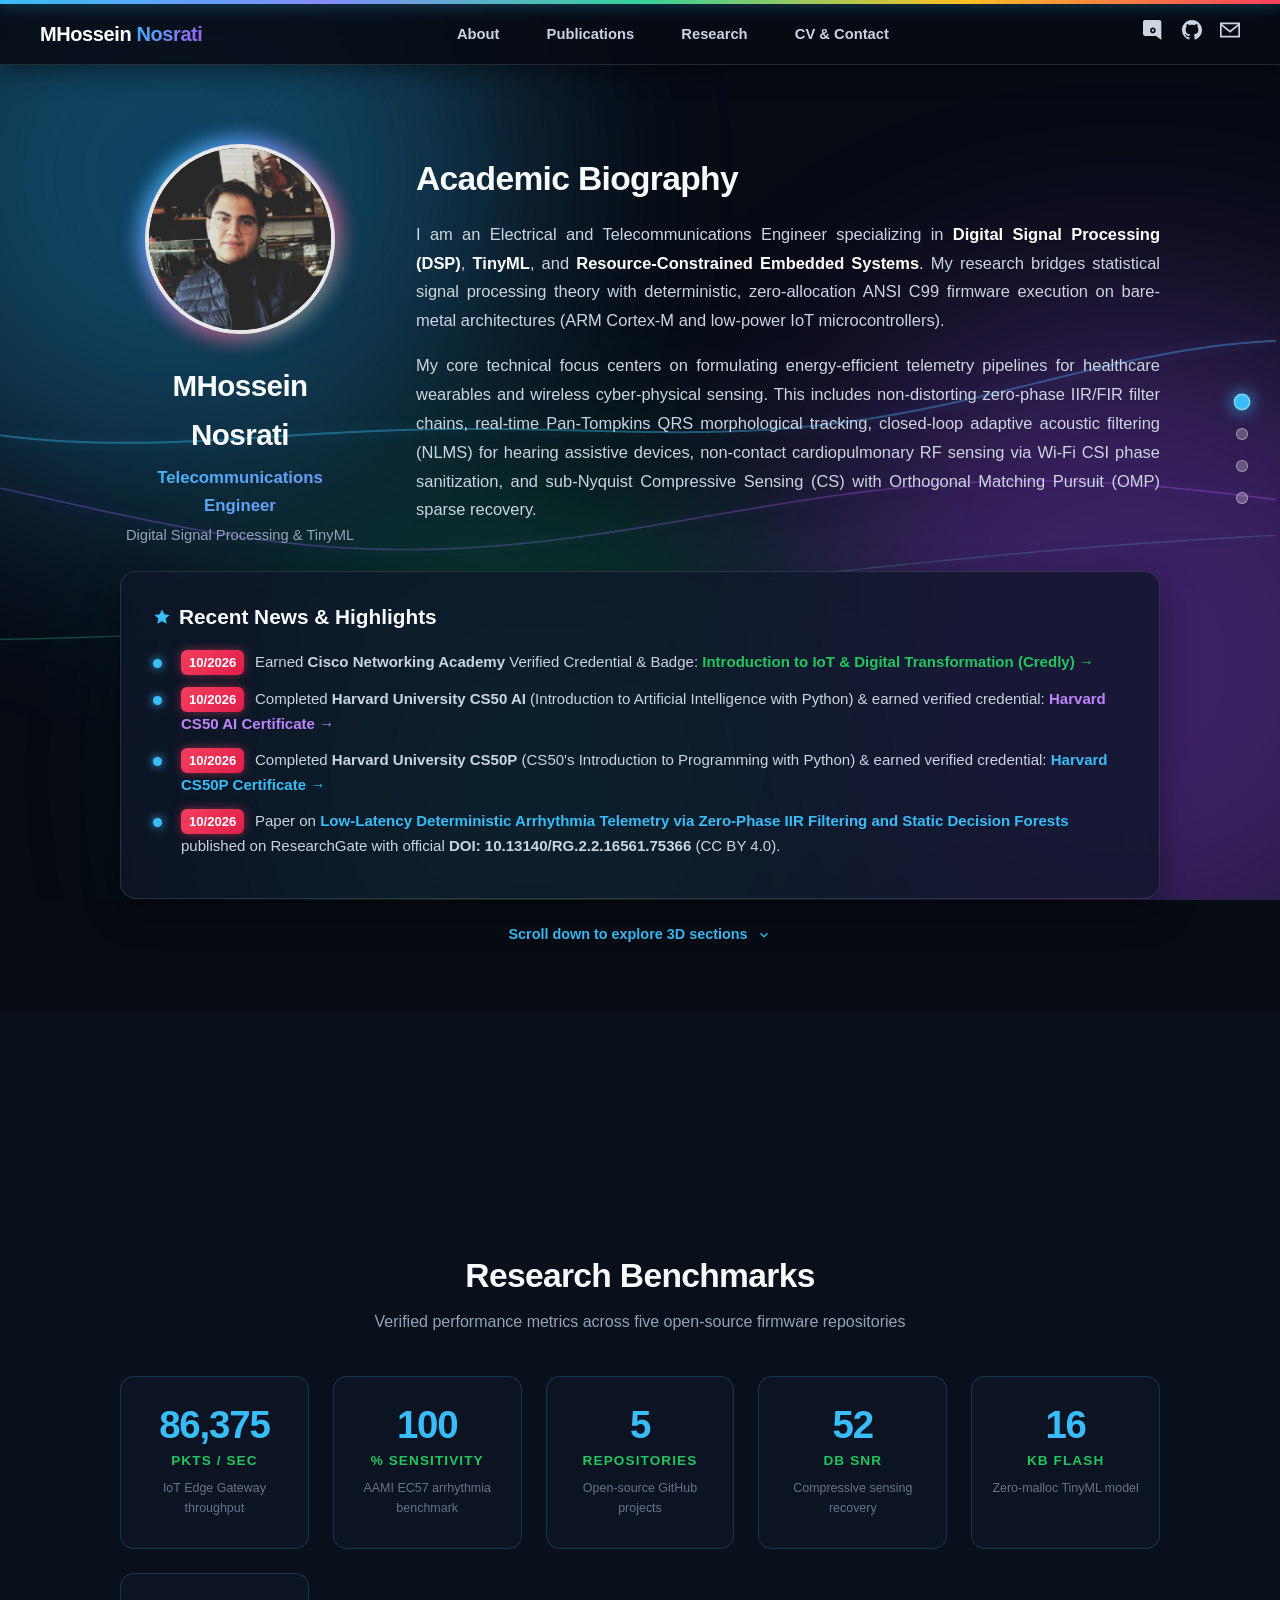
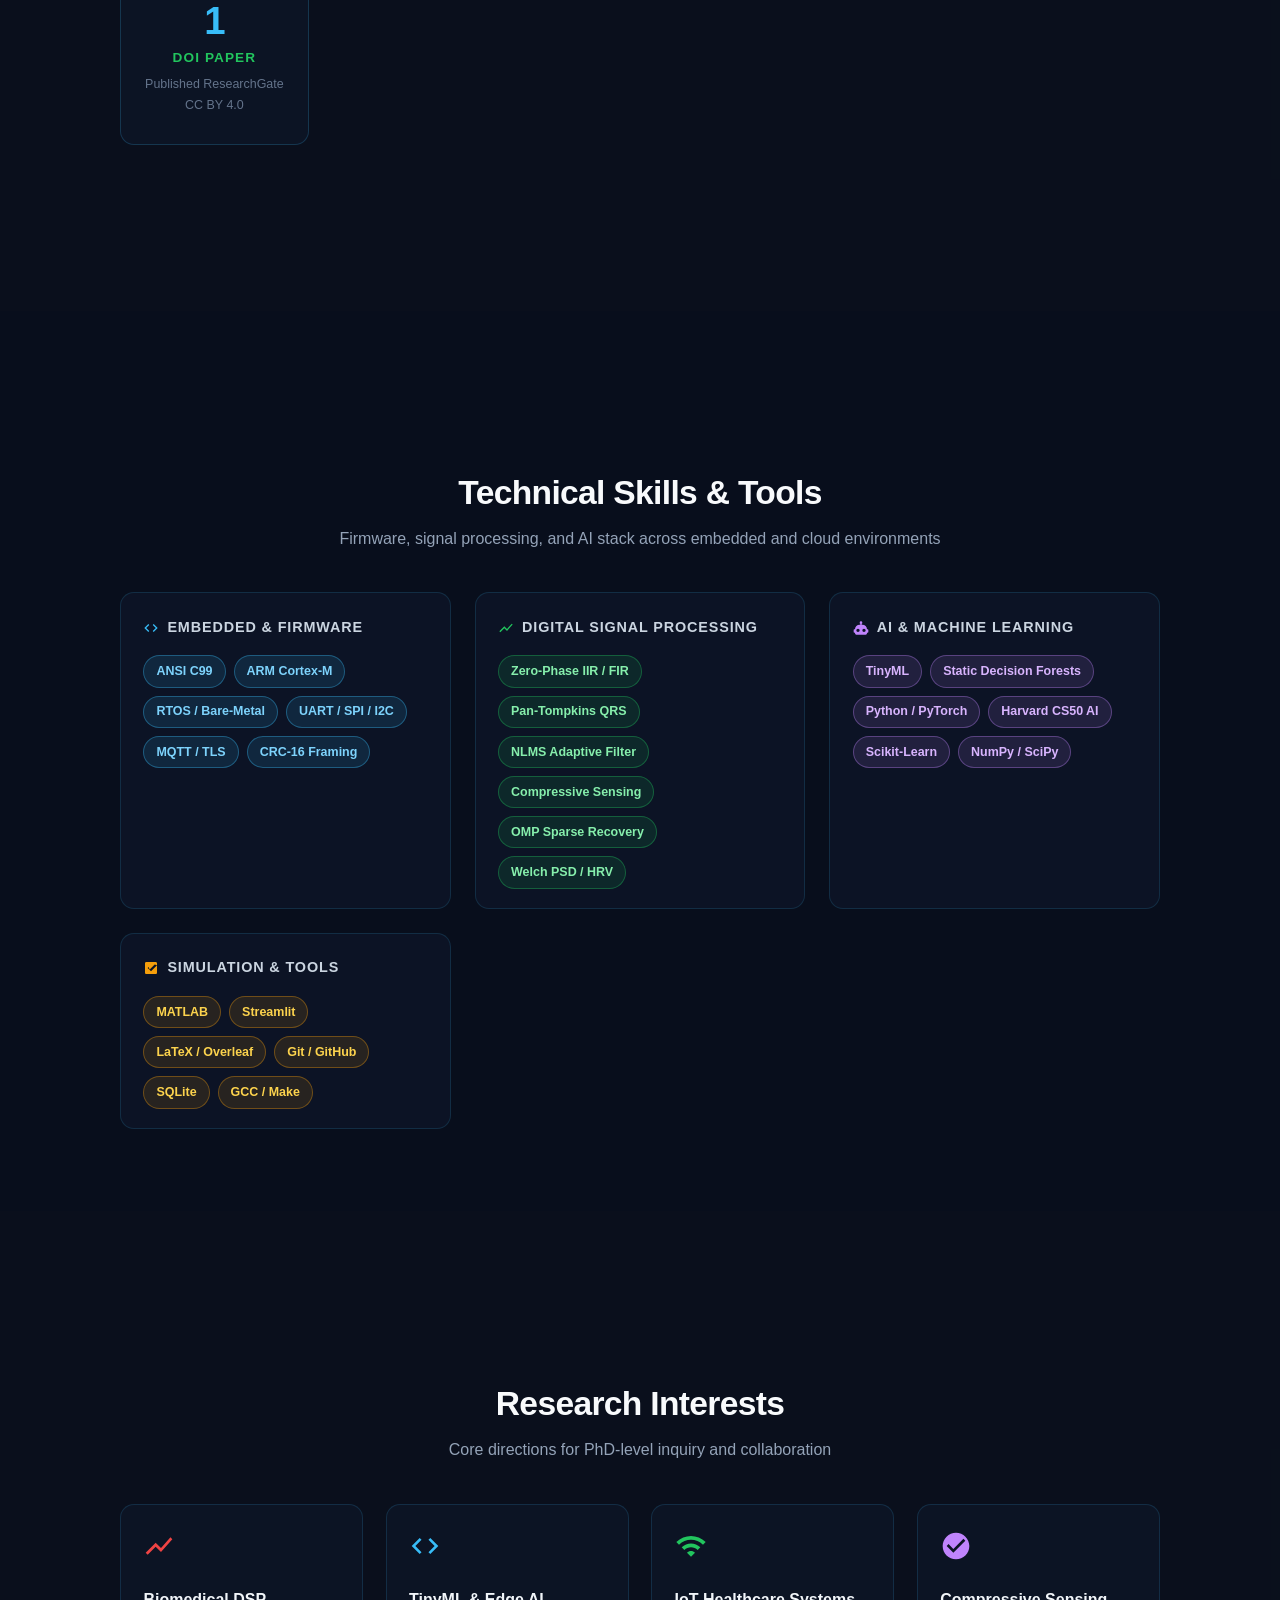
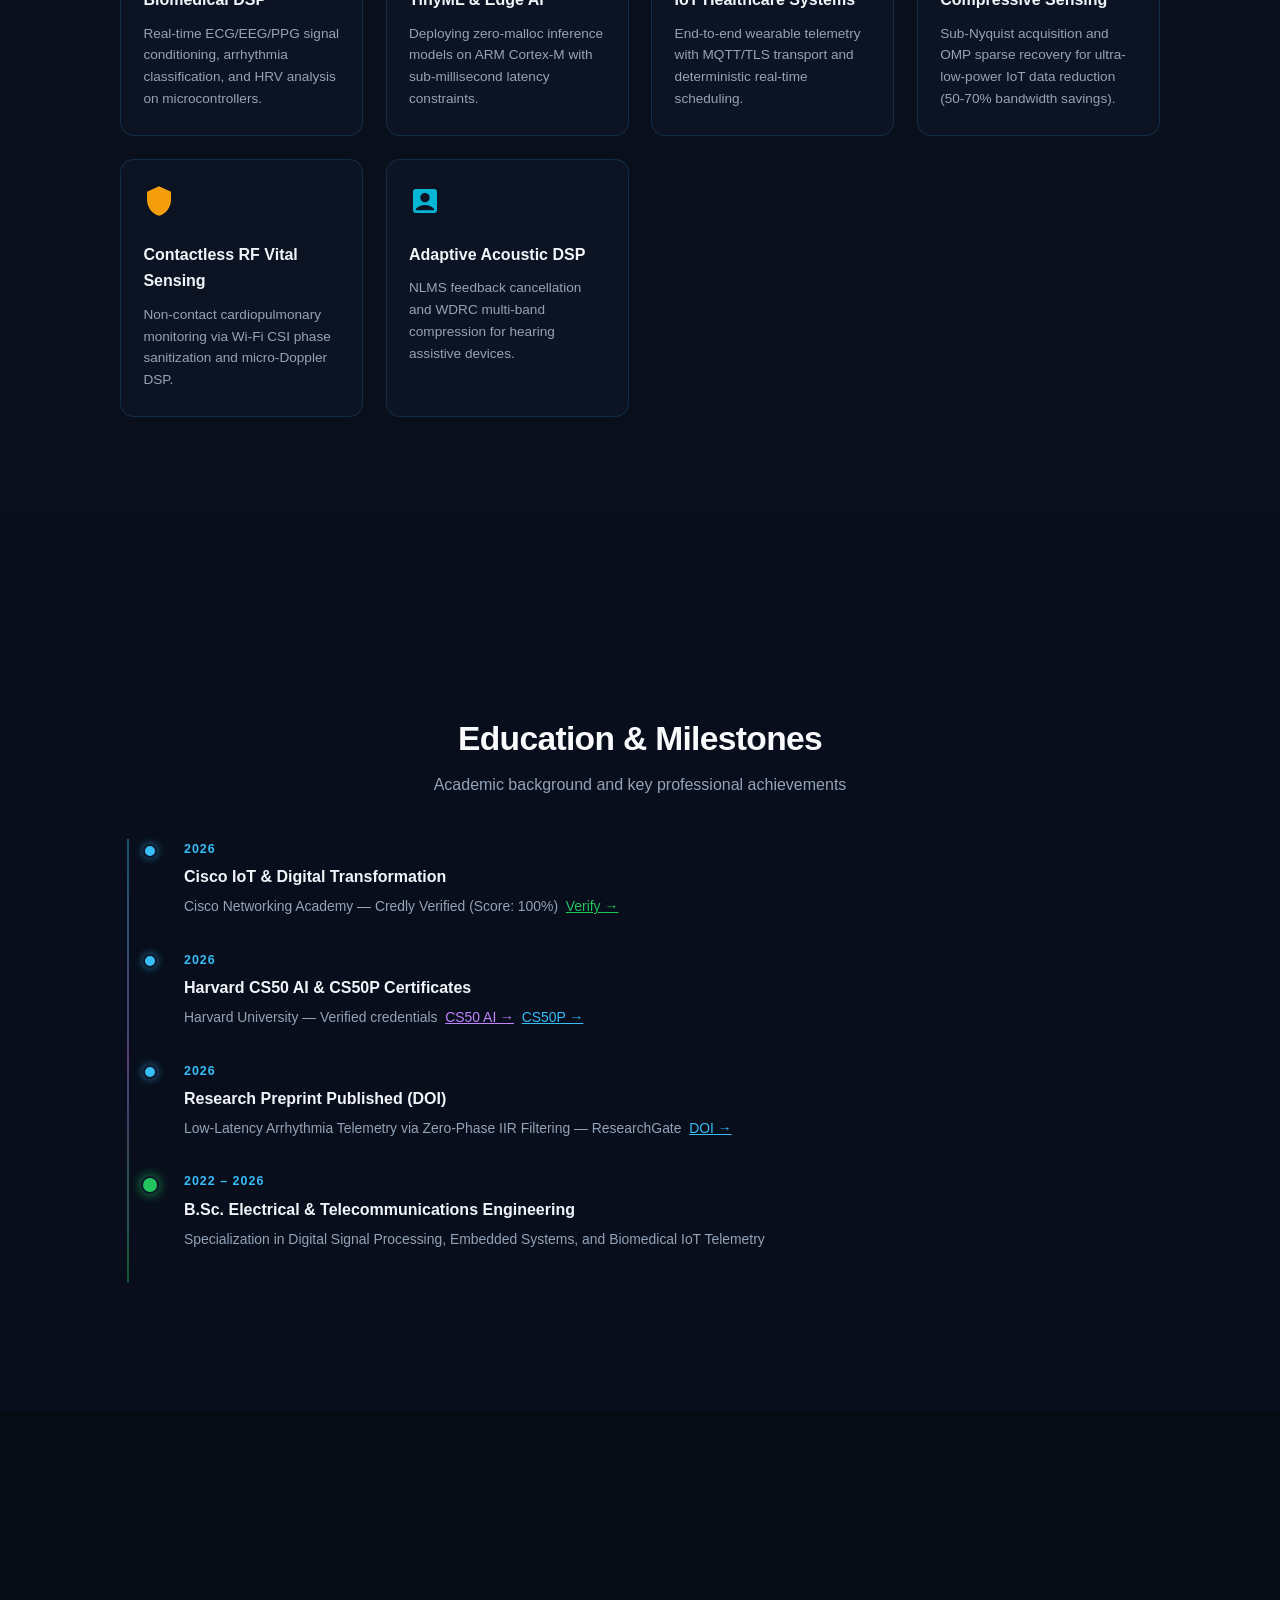
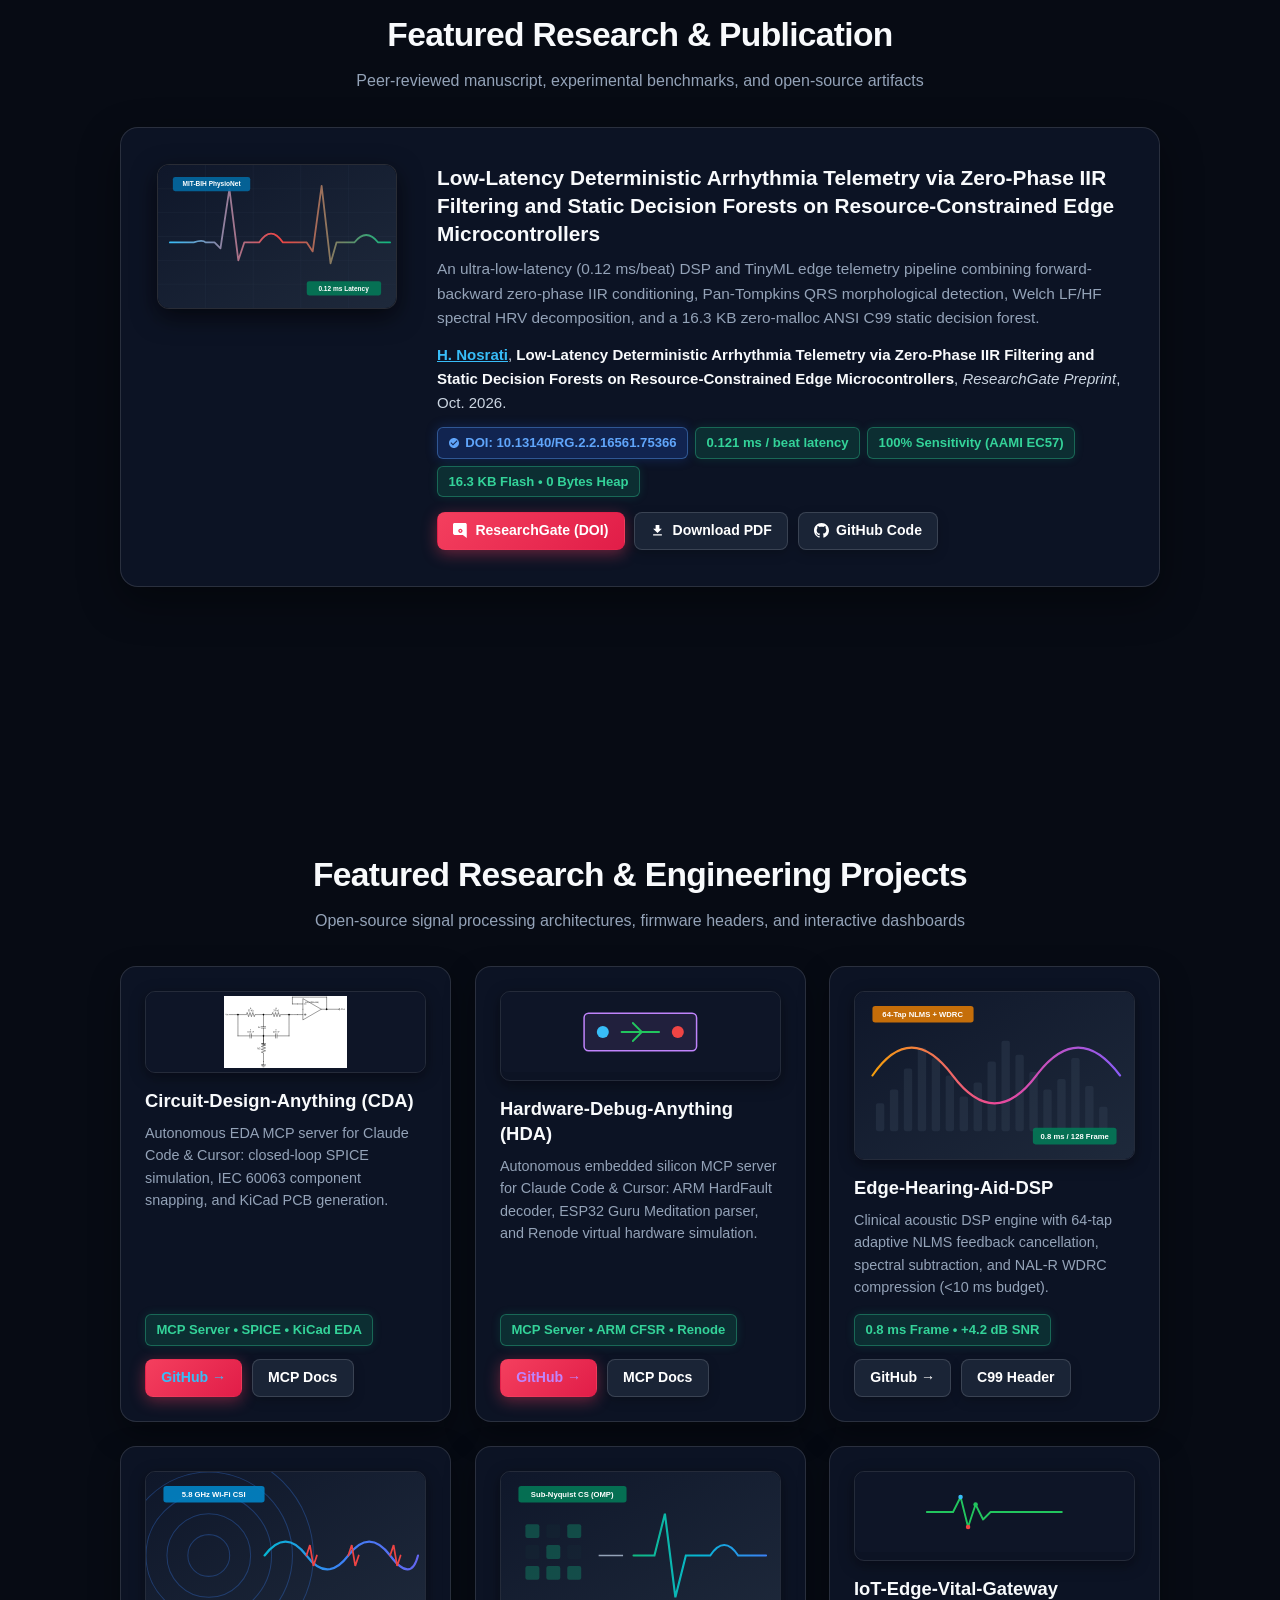
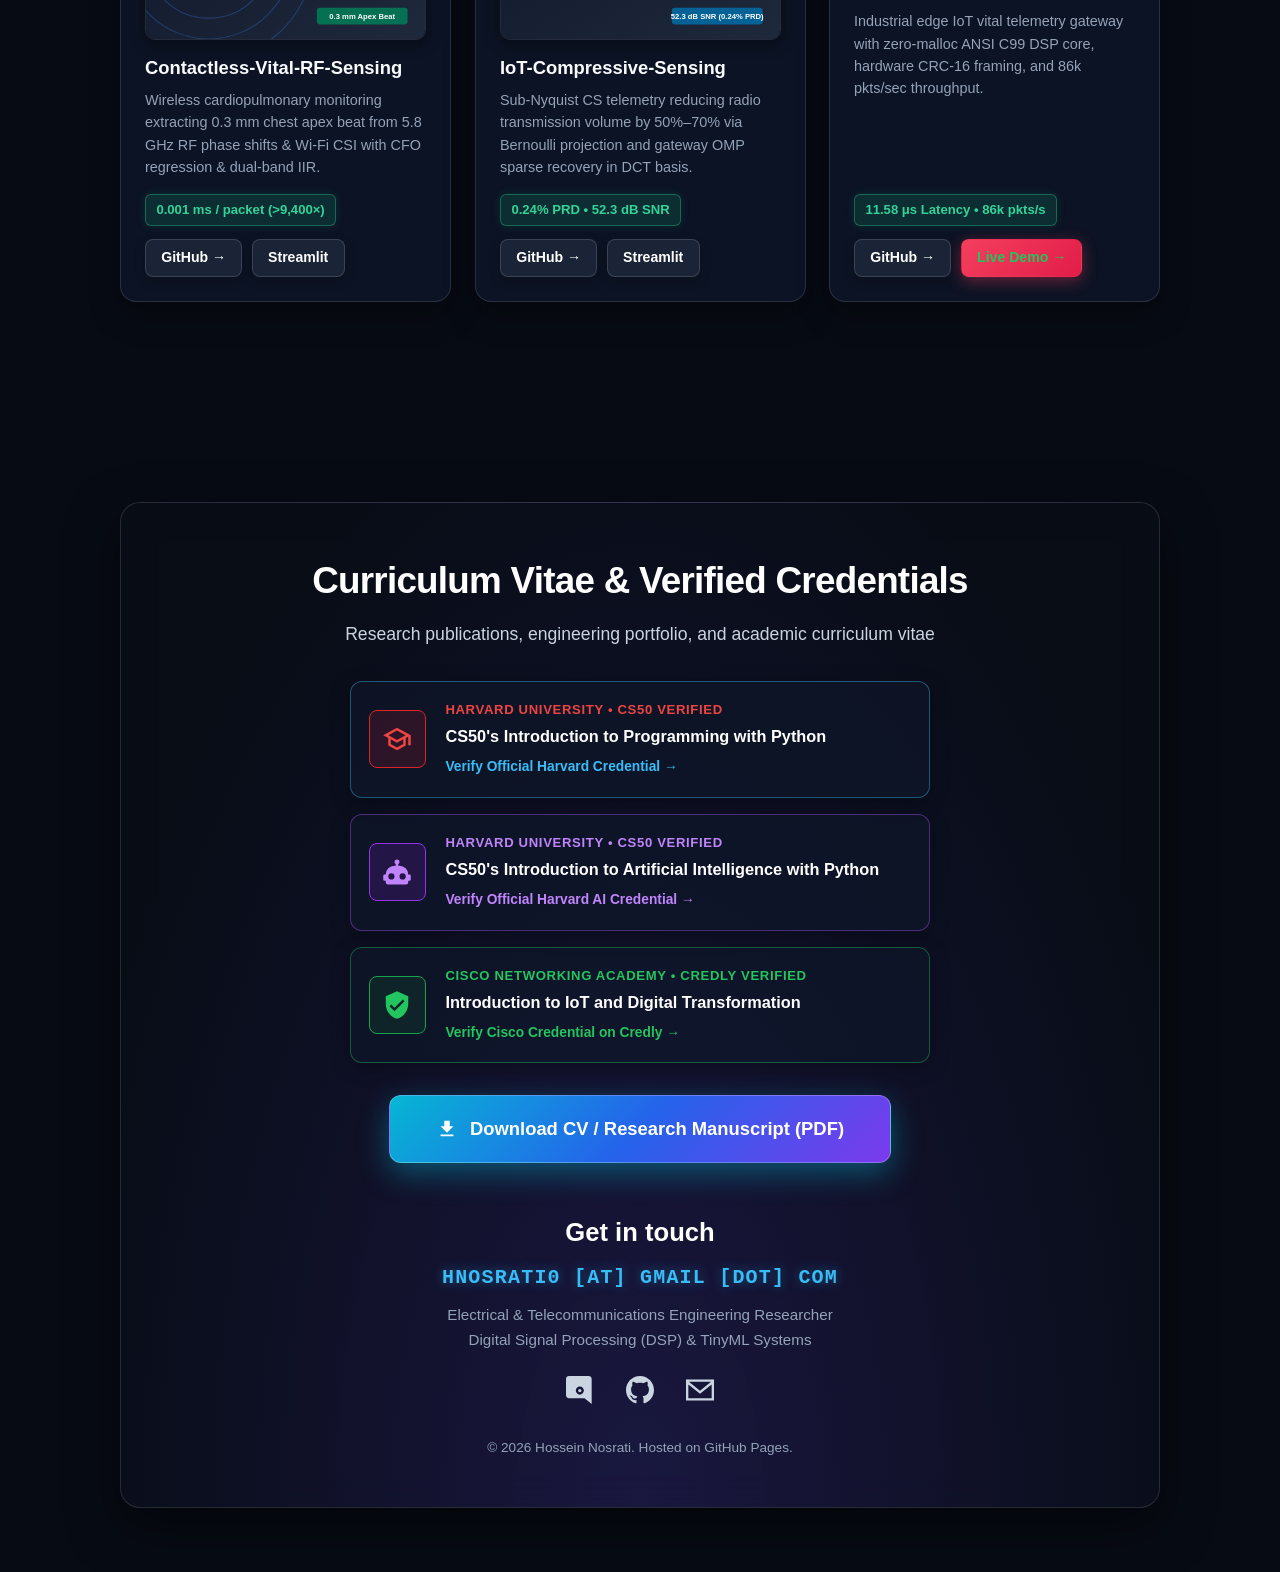
==== commit 33679112: "Update index.html Signed-off-by: Mhossein-N <hnosrati0@gmail.com>" ====
--- a/index.html
+++ b/index.html
@@ -262,7 +262,7 @@
           <div class="timeline-dot dot-current"></div>
           <div class="timeline-content">
             <div class="timeline-date">2022 &ndash; 2026</div>
-            <h4>M.Sc. Electrical &amp; Telecommunications Engineering</h4>
+            <h4>B.Sc. Electrical &amp; Telecommunications Engineering</h4>
             <p>Specialization in Digital Signal Processing, Embedded Systems, and Biomedical IoT Telemetry</p>
           </div>
         </div>
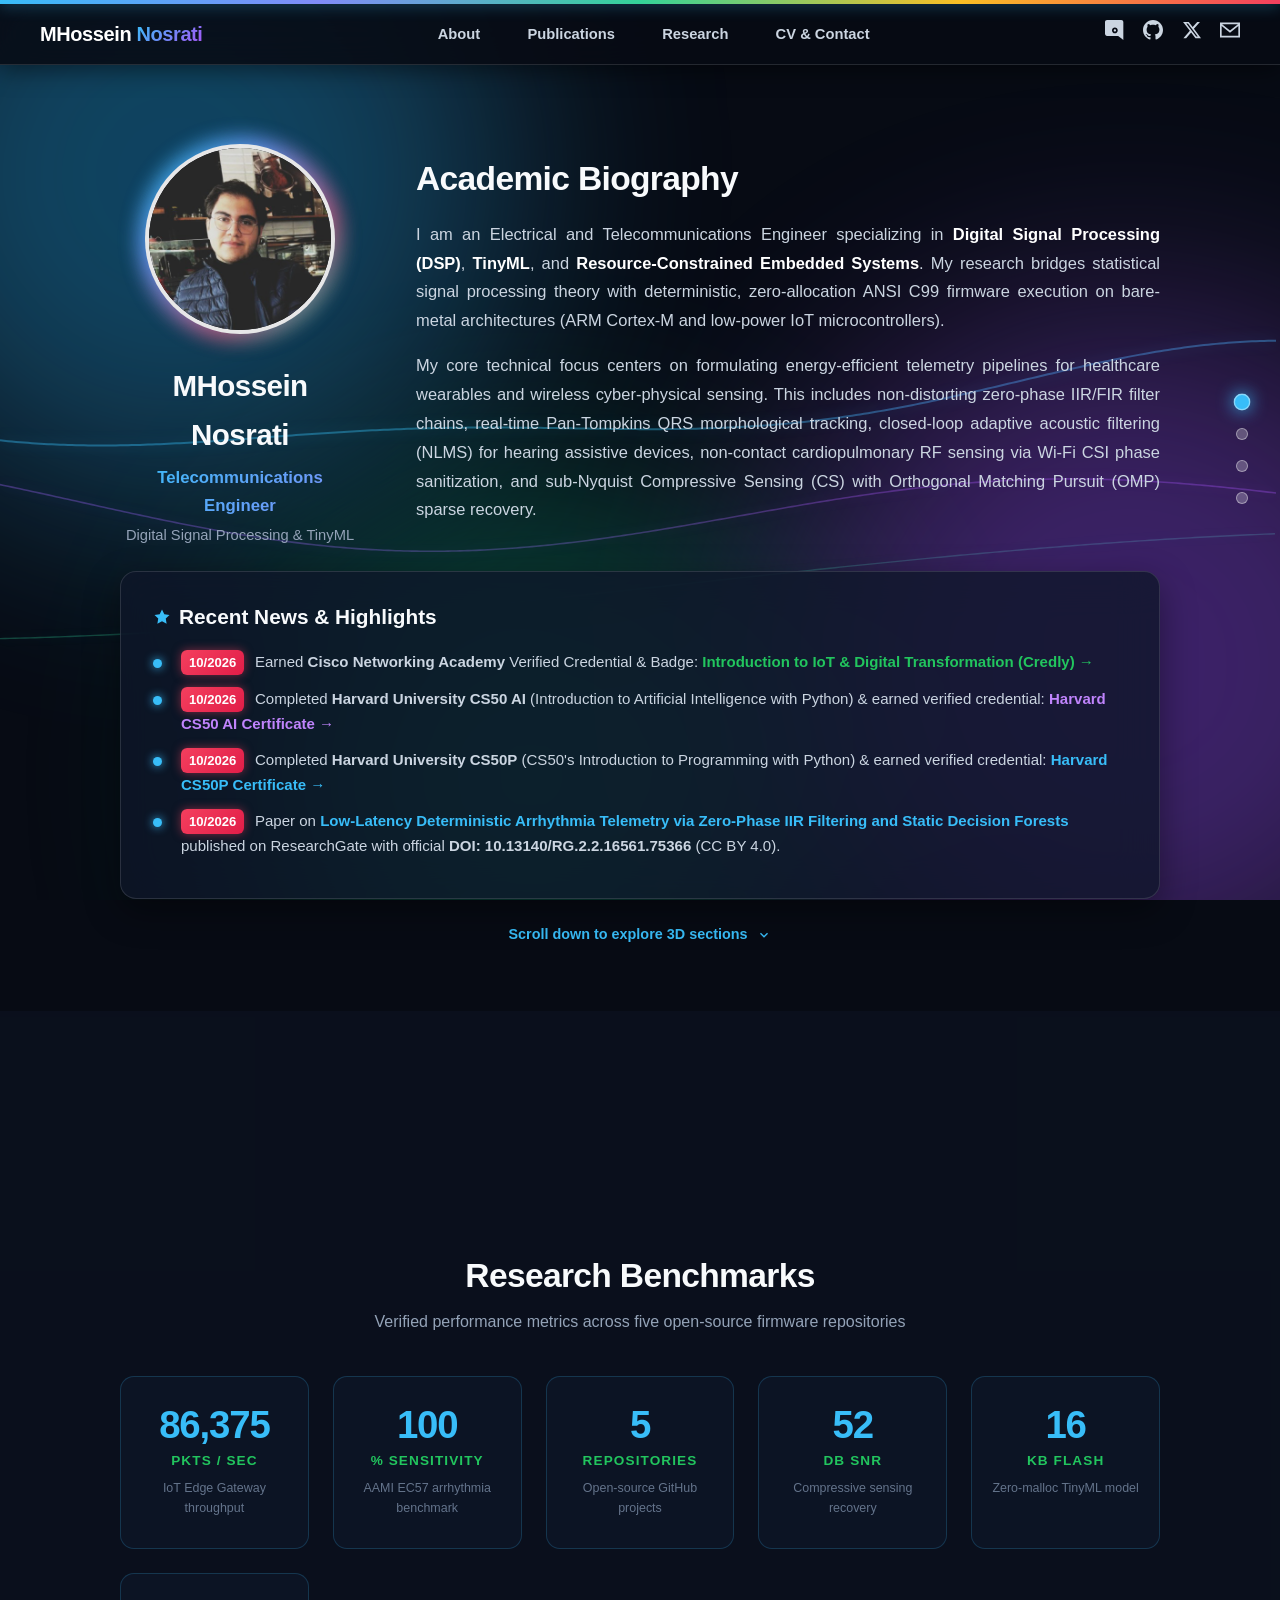
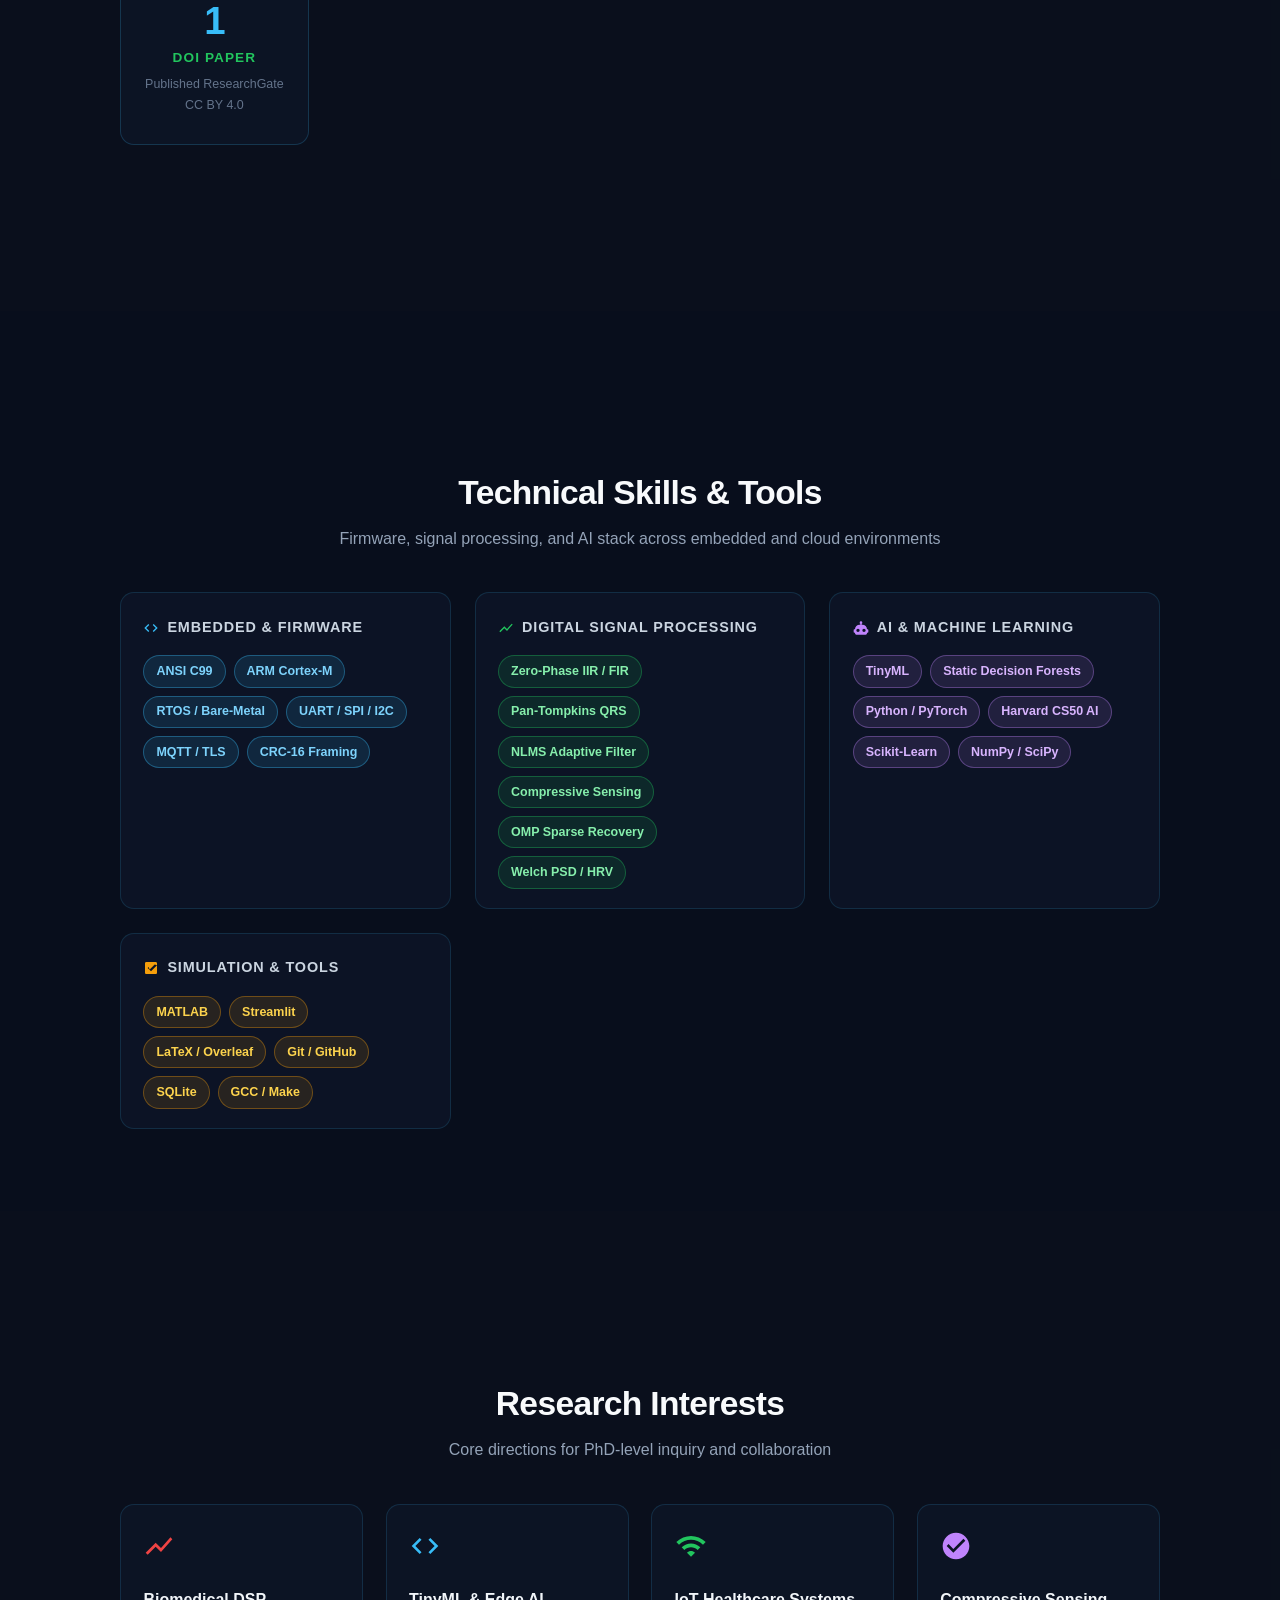
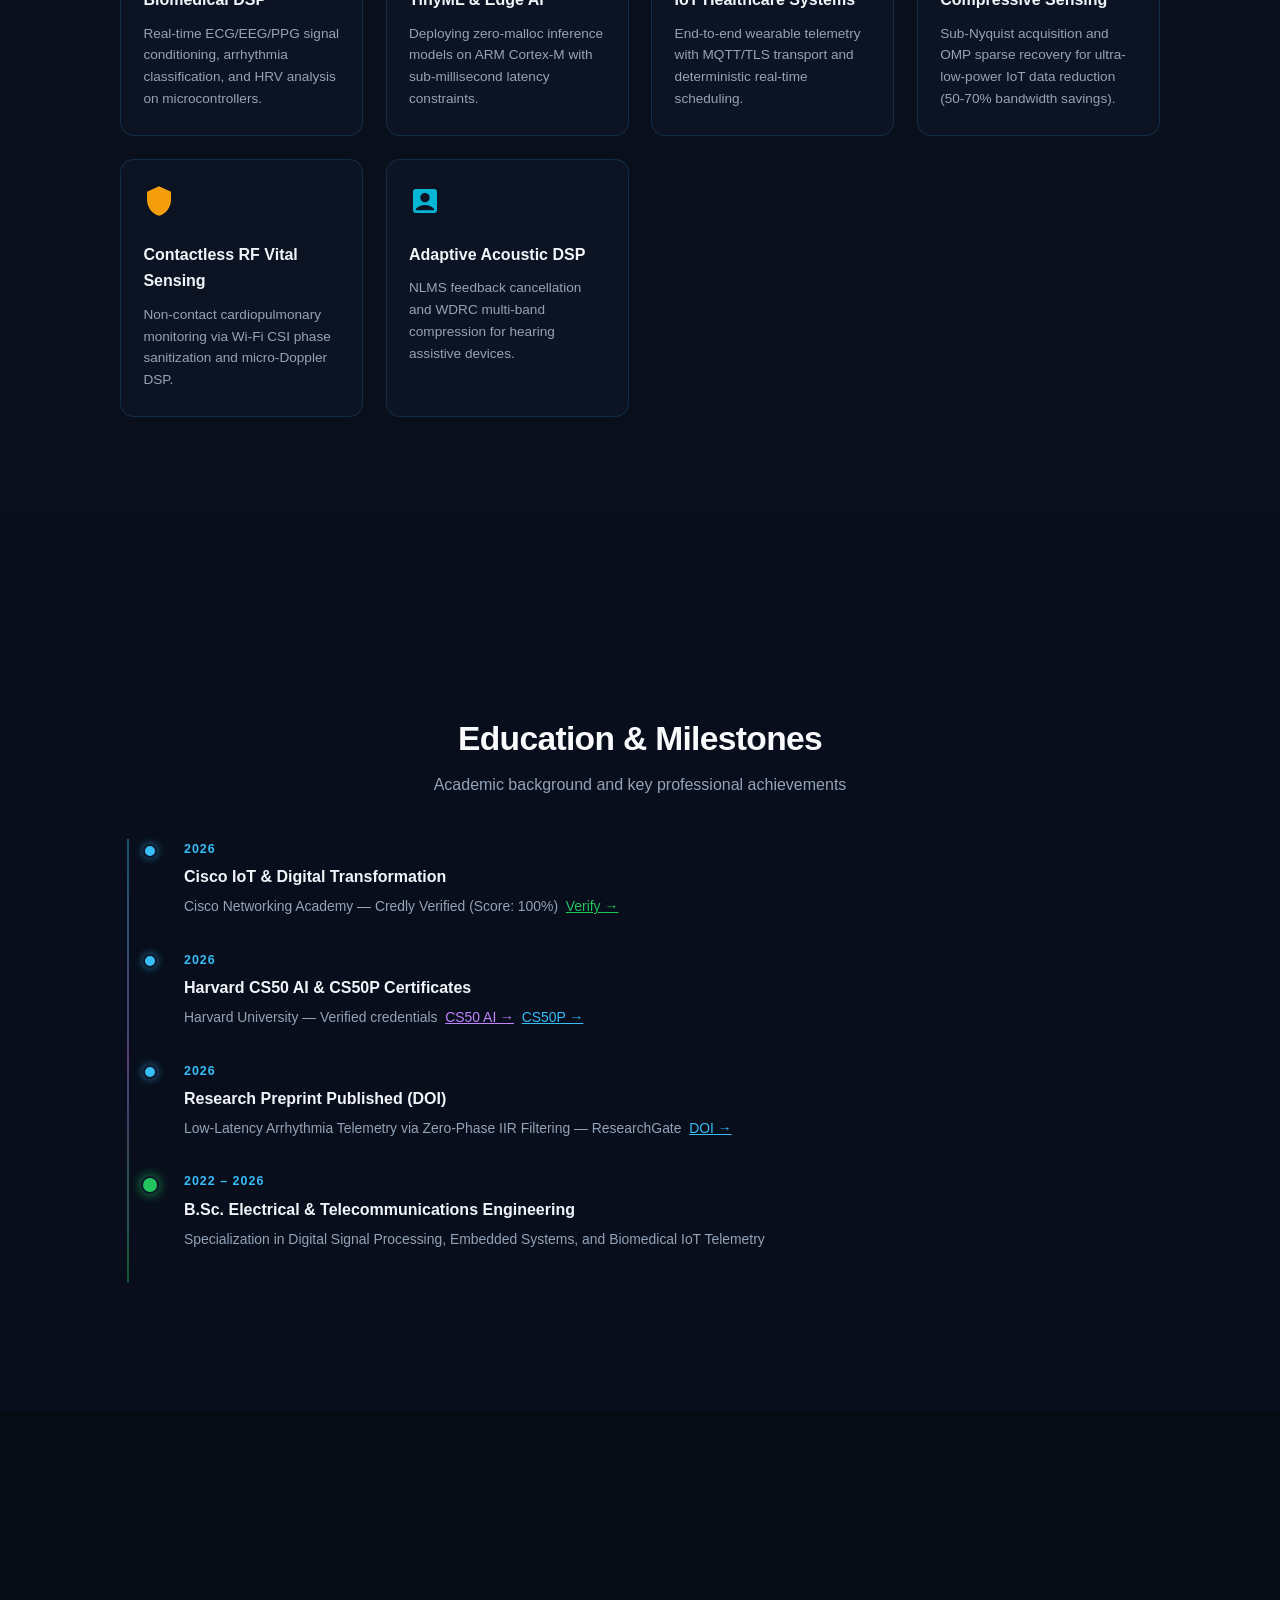
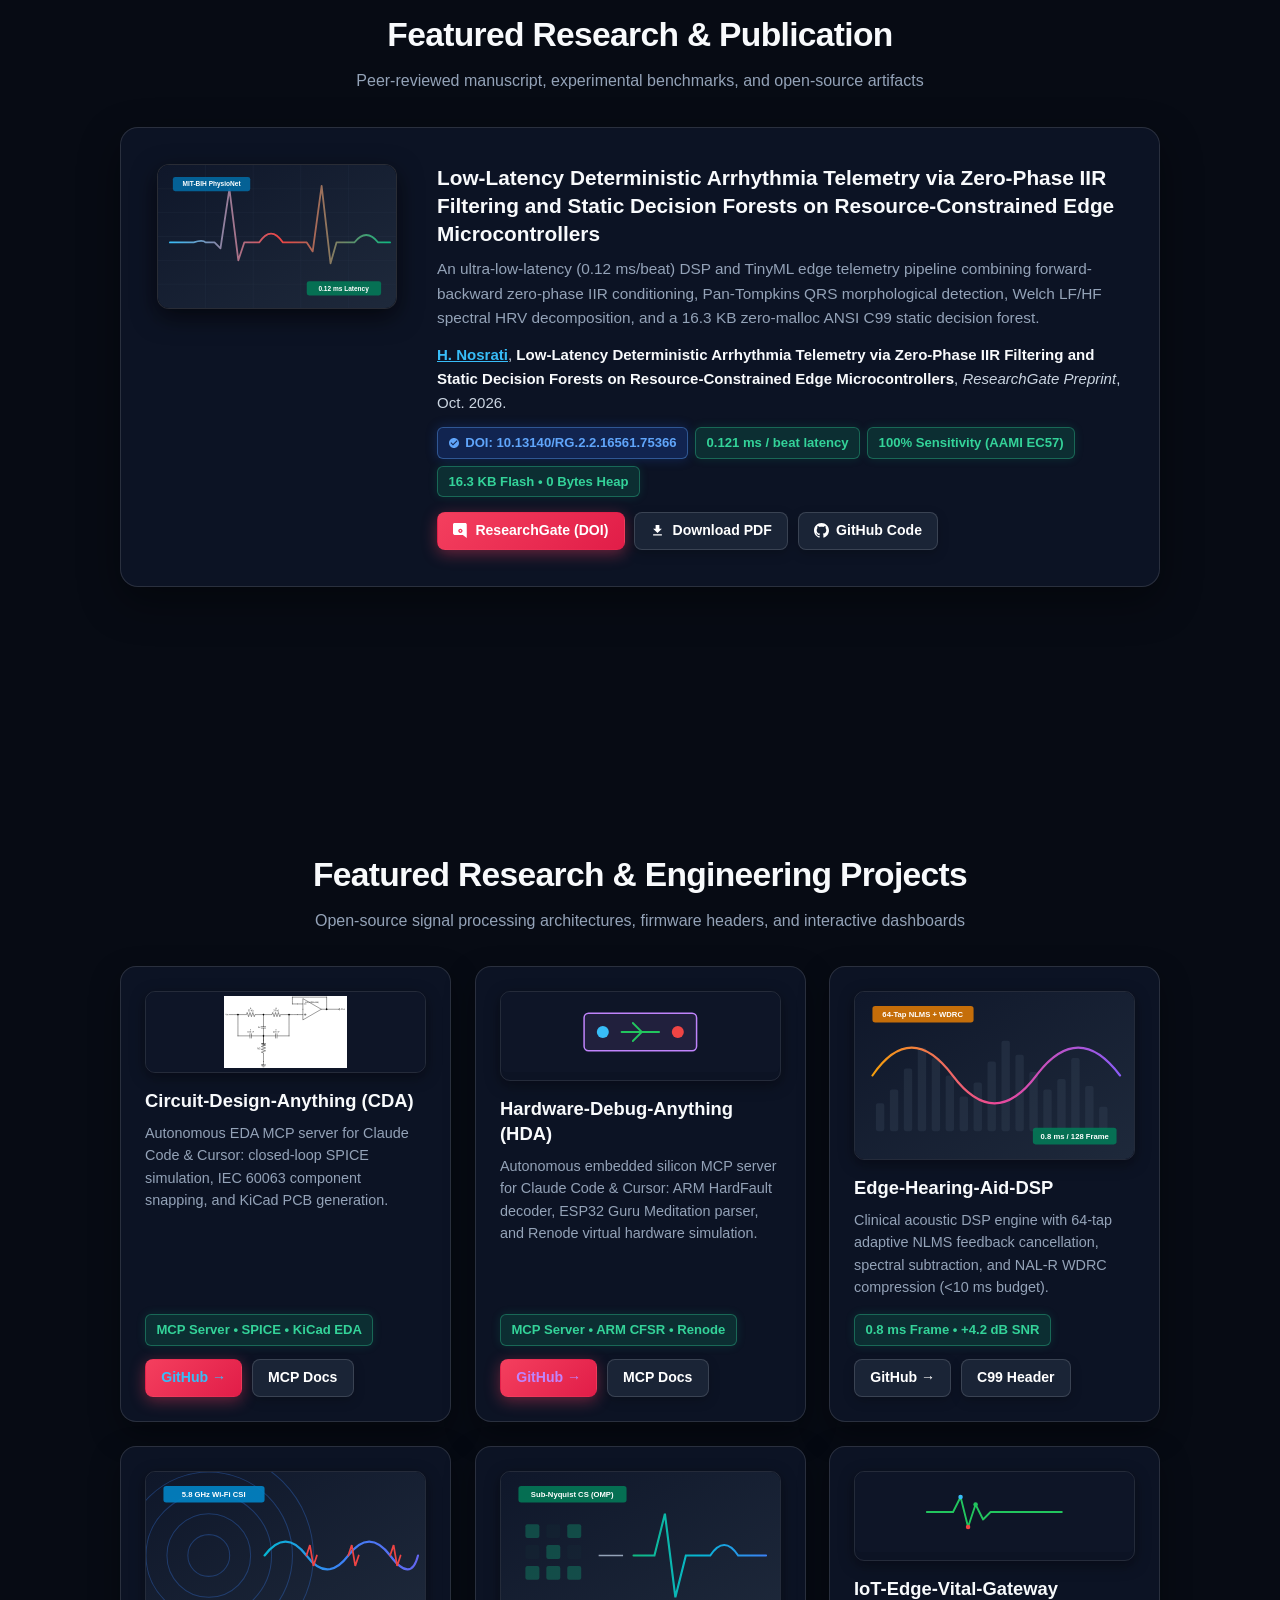
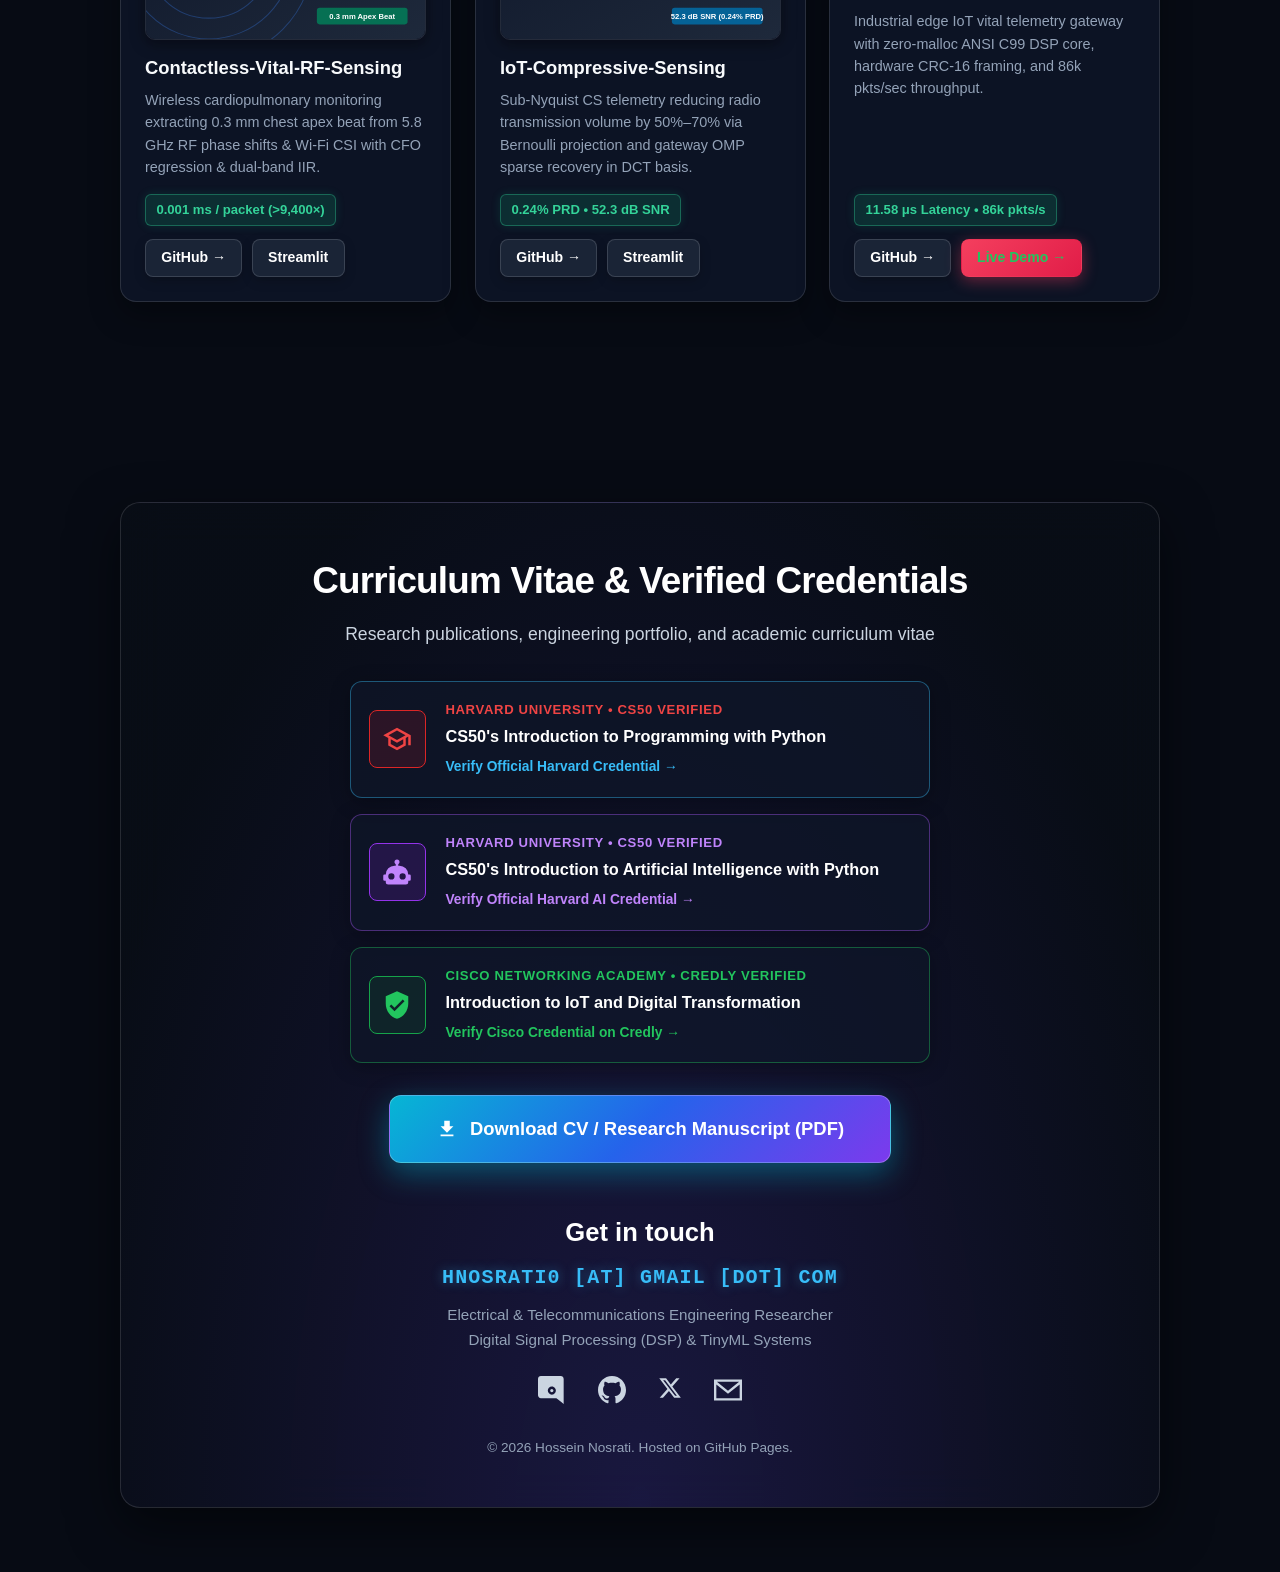
==== commit 09750d5f: "feat: add official X (Twitter) profile link @MhosseinNosrati to header and footer" ====
--- a/index.html
+++ b/index.html
@@ -56,6 +56,13 @@
         </a>
       </li>
       <li>
+        <a href="https://x.com/MhosseinNosrati" title="X (Twitter)" target="_blank">
+          <svg width="20" height="20" viewBox="0 0 24 24" fill="currentColor">
+            <path d="M18.244 2.25h3.308l-7.227 8.26 8.502 11.24H16.17l-5.214-6.817L4.99 21.75H1.68l7.73-8.835L1.254 2.25H8.08l4.713 6.231zm-1.161 17.52h1.833L7.084 4.126H5.117z"/>
+          </svg>
+        </a>
+      </li>
+      <li>
         <a href="mailto:hnosrati0@gmail.com" title="Email">
           <svg width="20" height="20" viewBox="0 0 24 24" fill="currentColor">
             <path
@@ -601,6 +608,13 @@
             </a>
           </li>
           <li>
+            <a href="https://x.com/MhosseinNosrati" title="X (Twitter)" target="_blank">
+              <svg width="24" height="24" viewBox="0 0 24 24" fill="currentColor">
+                <path d="M18.244 2.25h3.308l-7.227 8.26 8.502 11.24H16.17l-5.214-6.817L4.99 21.75H1.68l7.73-8.835L1.254 2.25H8.08l4.713 6.231zm-1.161 17.52h1.833L7.084 4.126H5.117z"/>
+              </svg>
+            </a>
+          </li>
+          <li>
             <a href="mailto:hnosrati0@gmail.com" title="Email">
               <svg width="28" height="28" viewBox="0 0 24 24" fill="currentColor">
                 <path
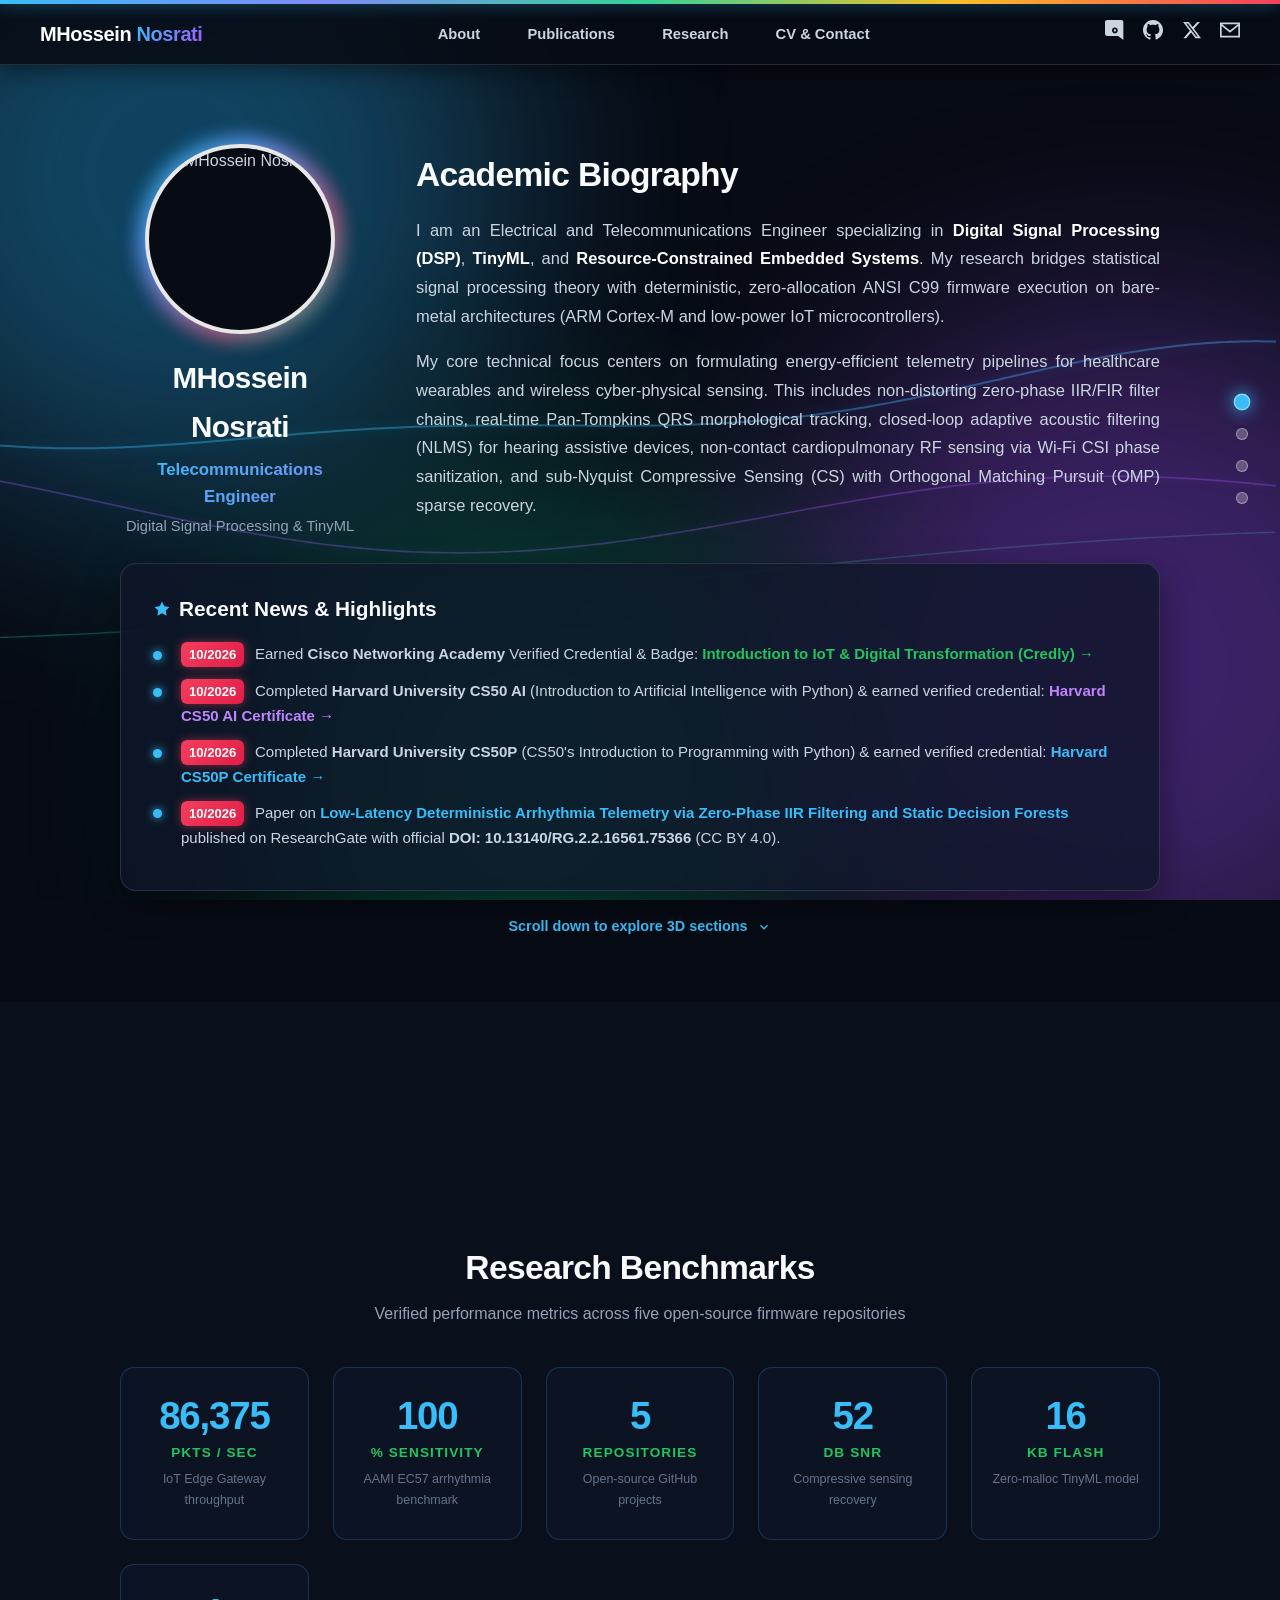
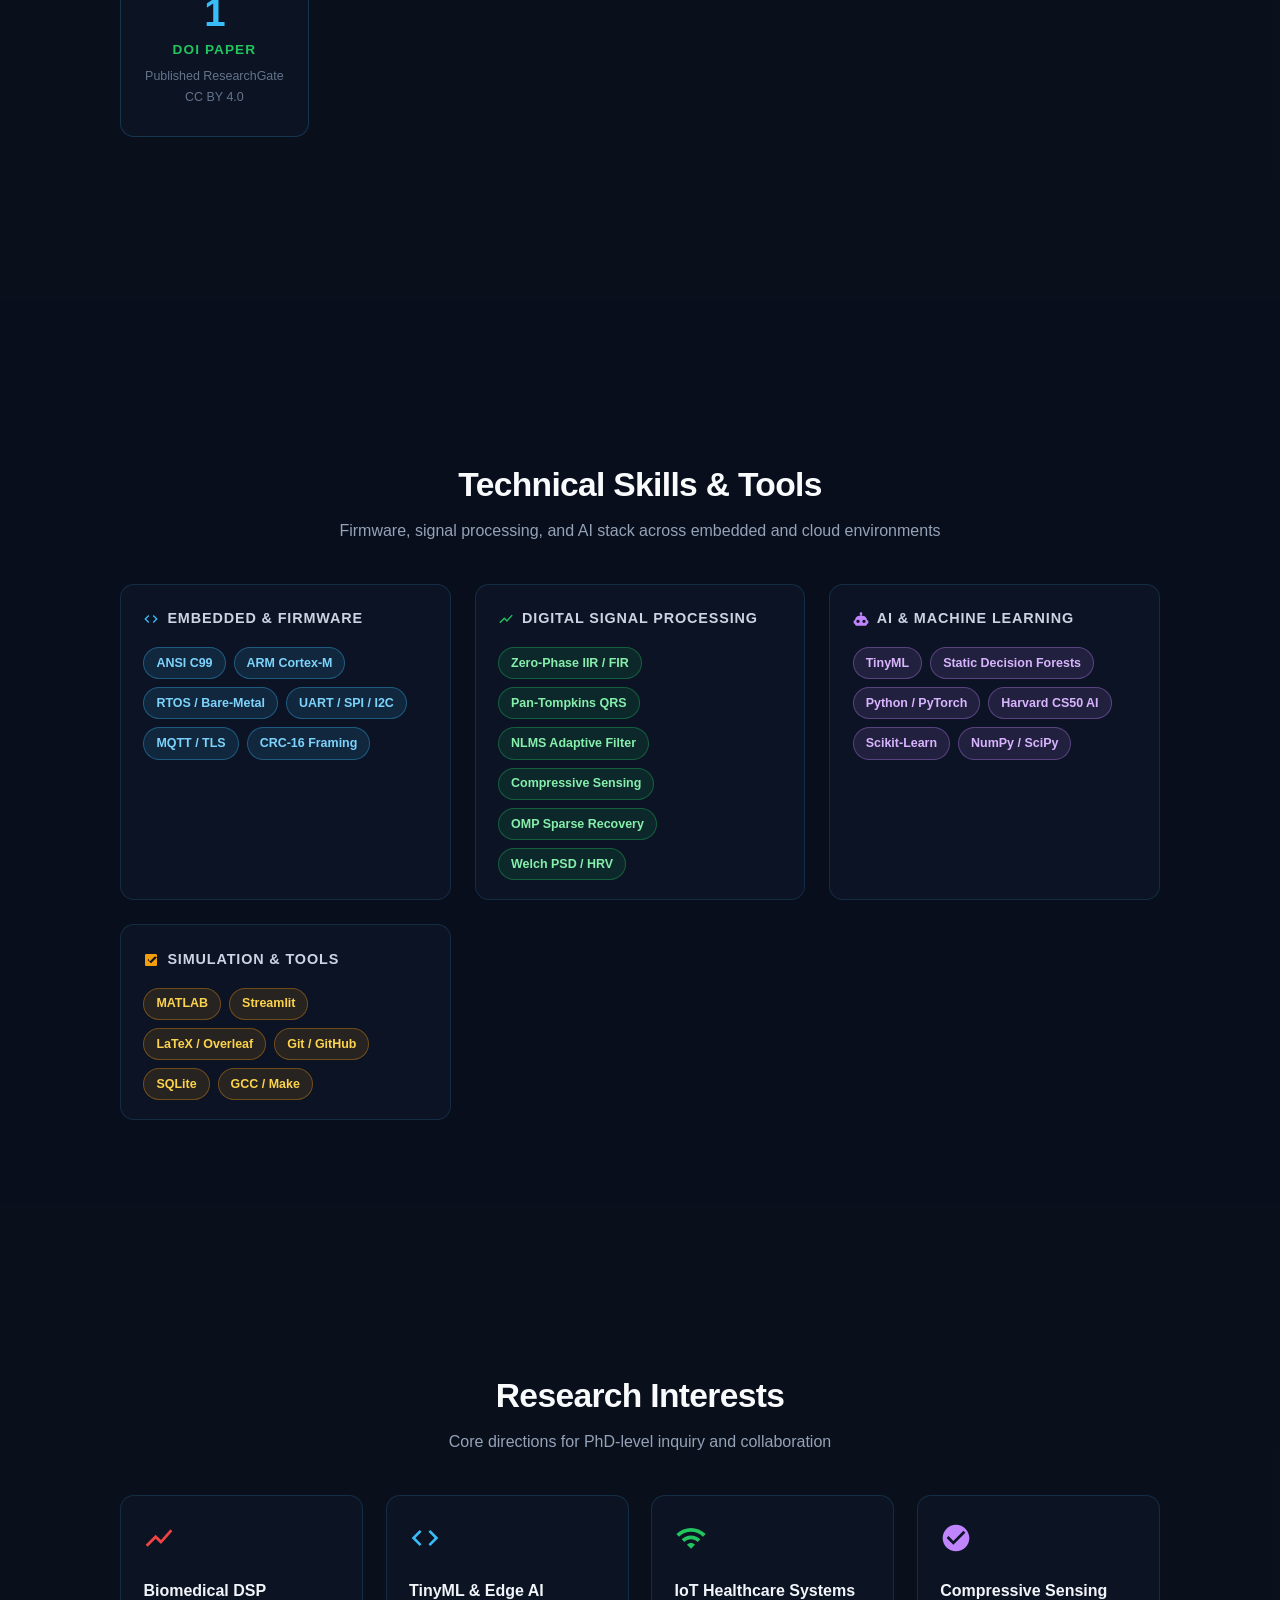
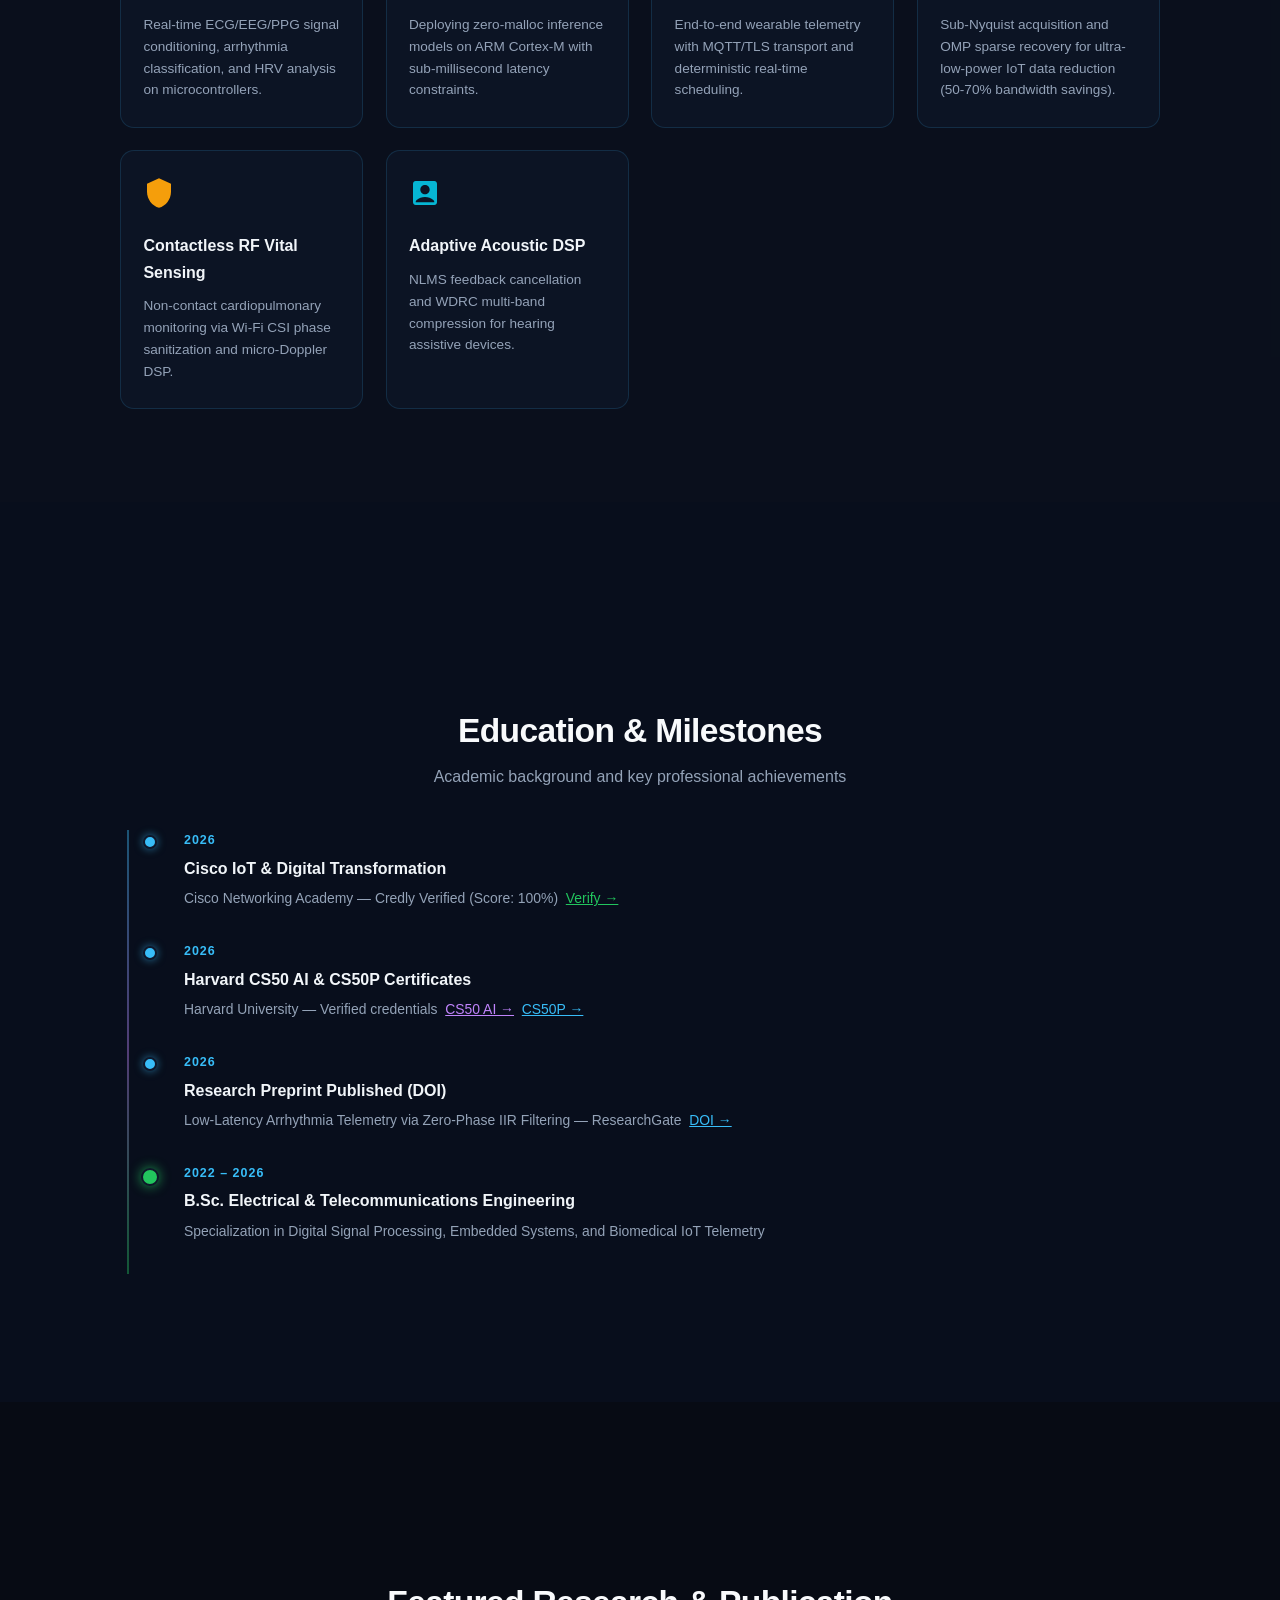
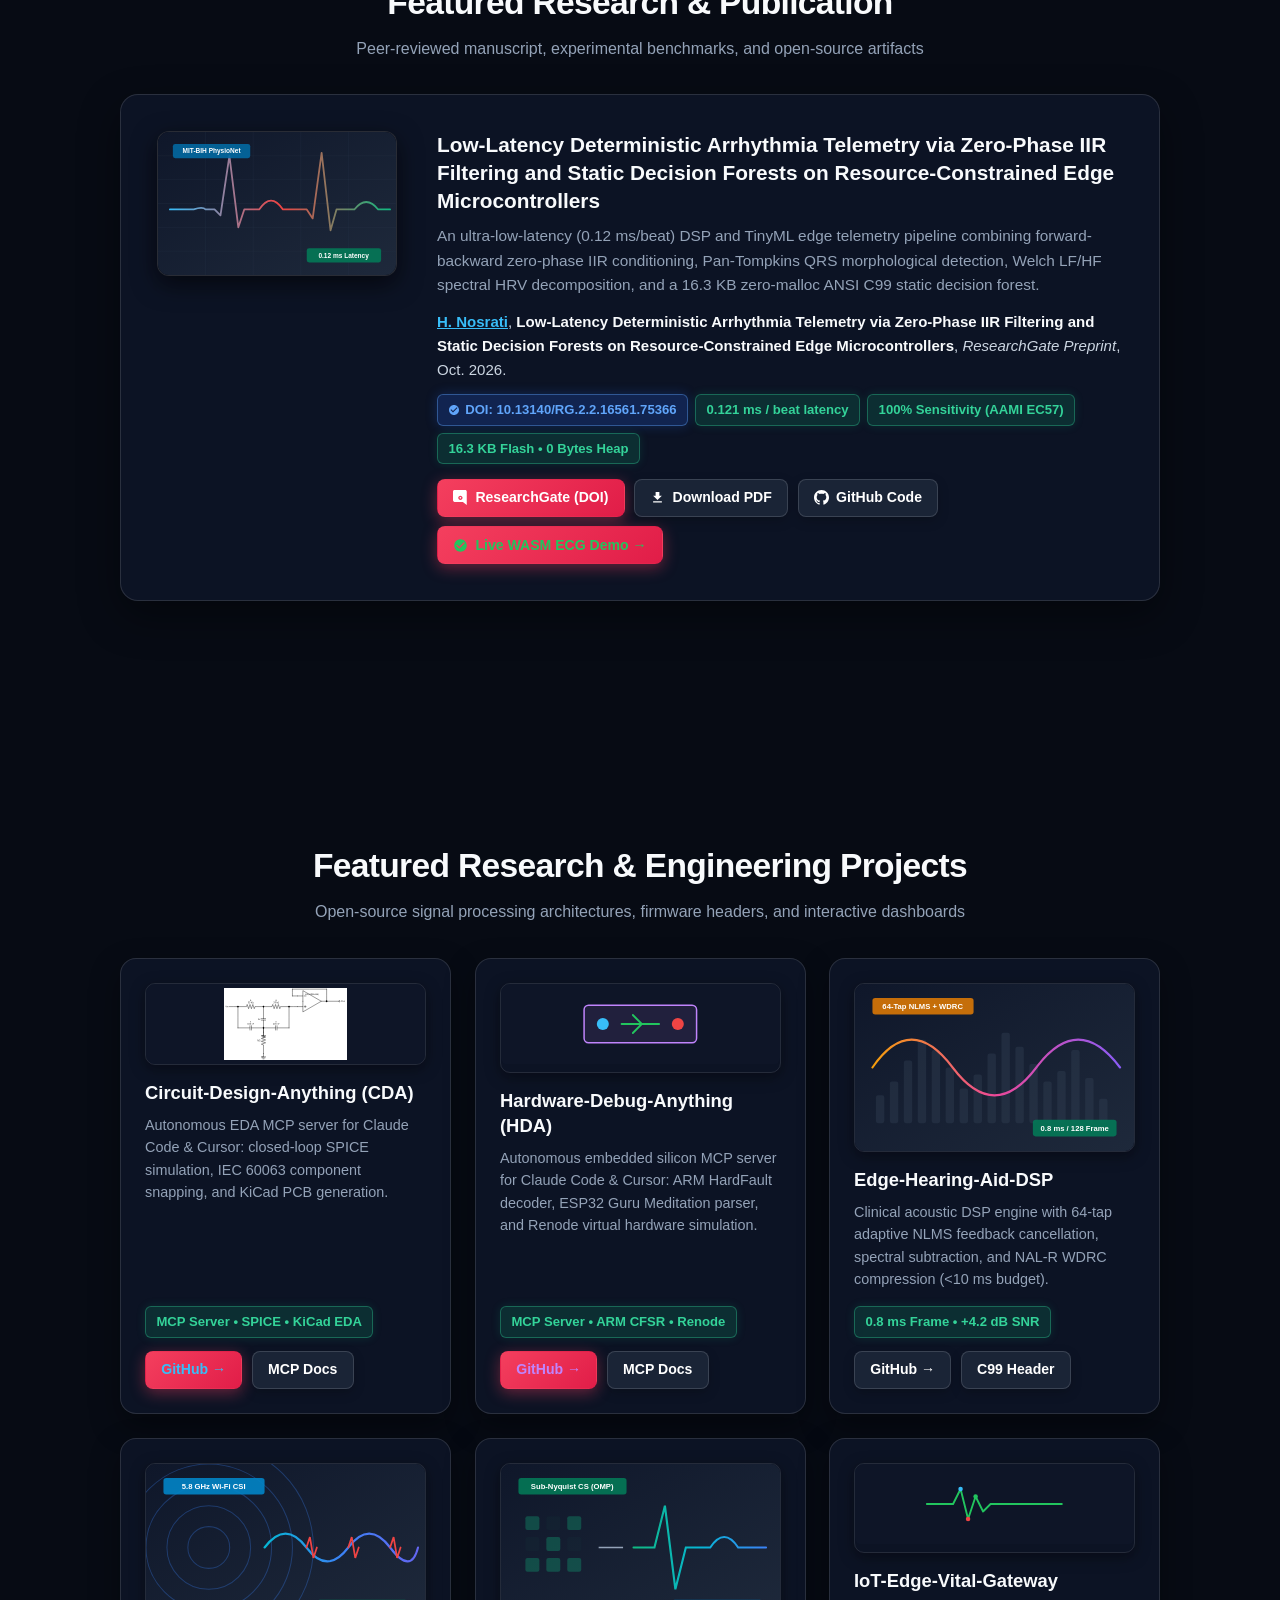
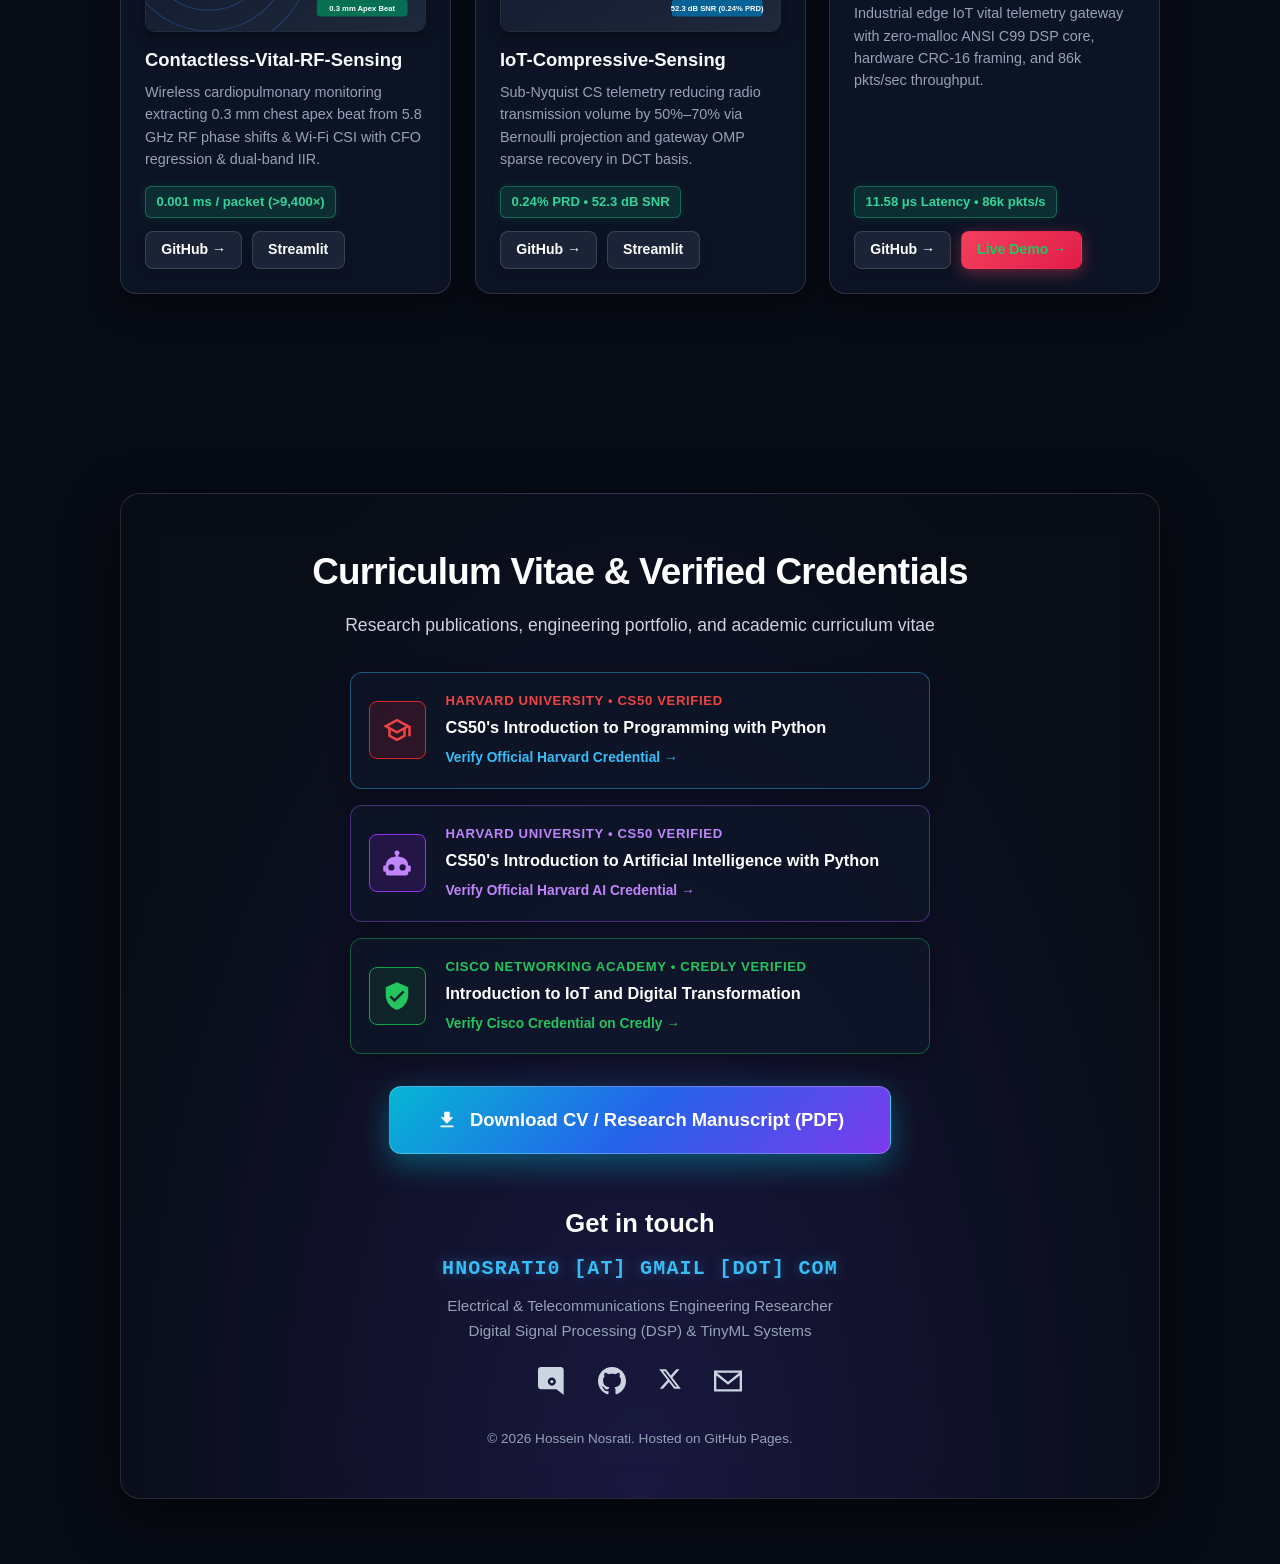
==== commit 47642f2e: "feat: deploy live in-browser WebAssembly ECG studio & link in publication section" ====
--- a/index.html
+++ b/index.html
@@ -337,6 +337,12 @@
               </svg>
               GitHub Code
             </a>
+            <a href="ecg_studio.html" class="bracket-link accent" target="_blank" style="color: #22c55e; font-weight: 750;">
+              <svg width="15" height="15" viewBox="0 0 24 24" fill="currentColor">
+                <path d="M12 2C6.48 2 2 6.48 2 12s4.48 10 10 10 10-4.48 10-10S17.52 2 12 2zm-2 15l-5-5 1.41-1.41L10 14.17l7.59-7.59L19 8l-9 9z"/>
+              </svg>
+              Live WASM ECG Demo &rarr;
+            </a>
           </div>
         </div>
       </div>
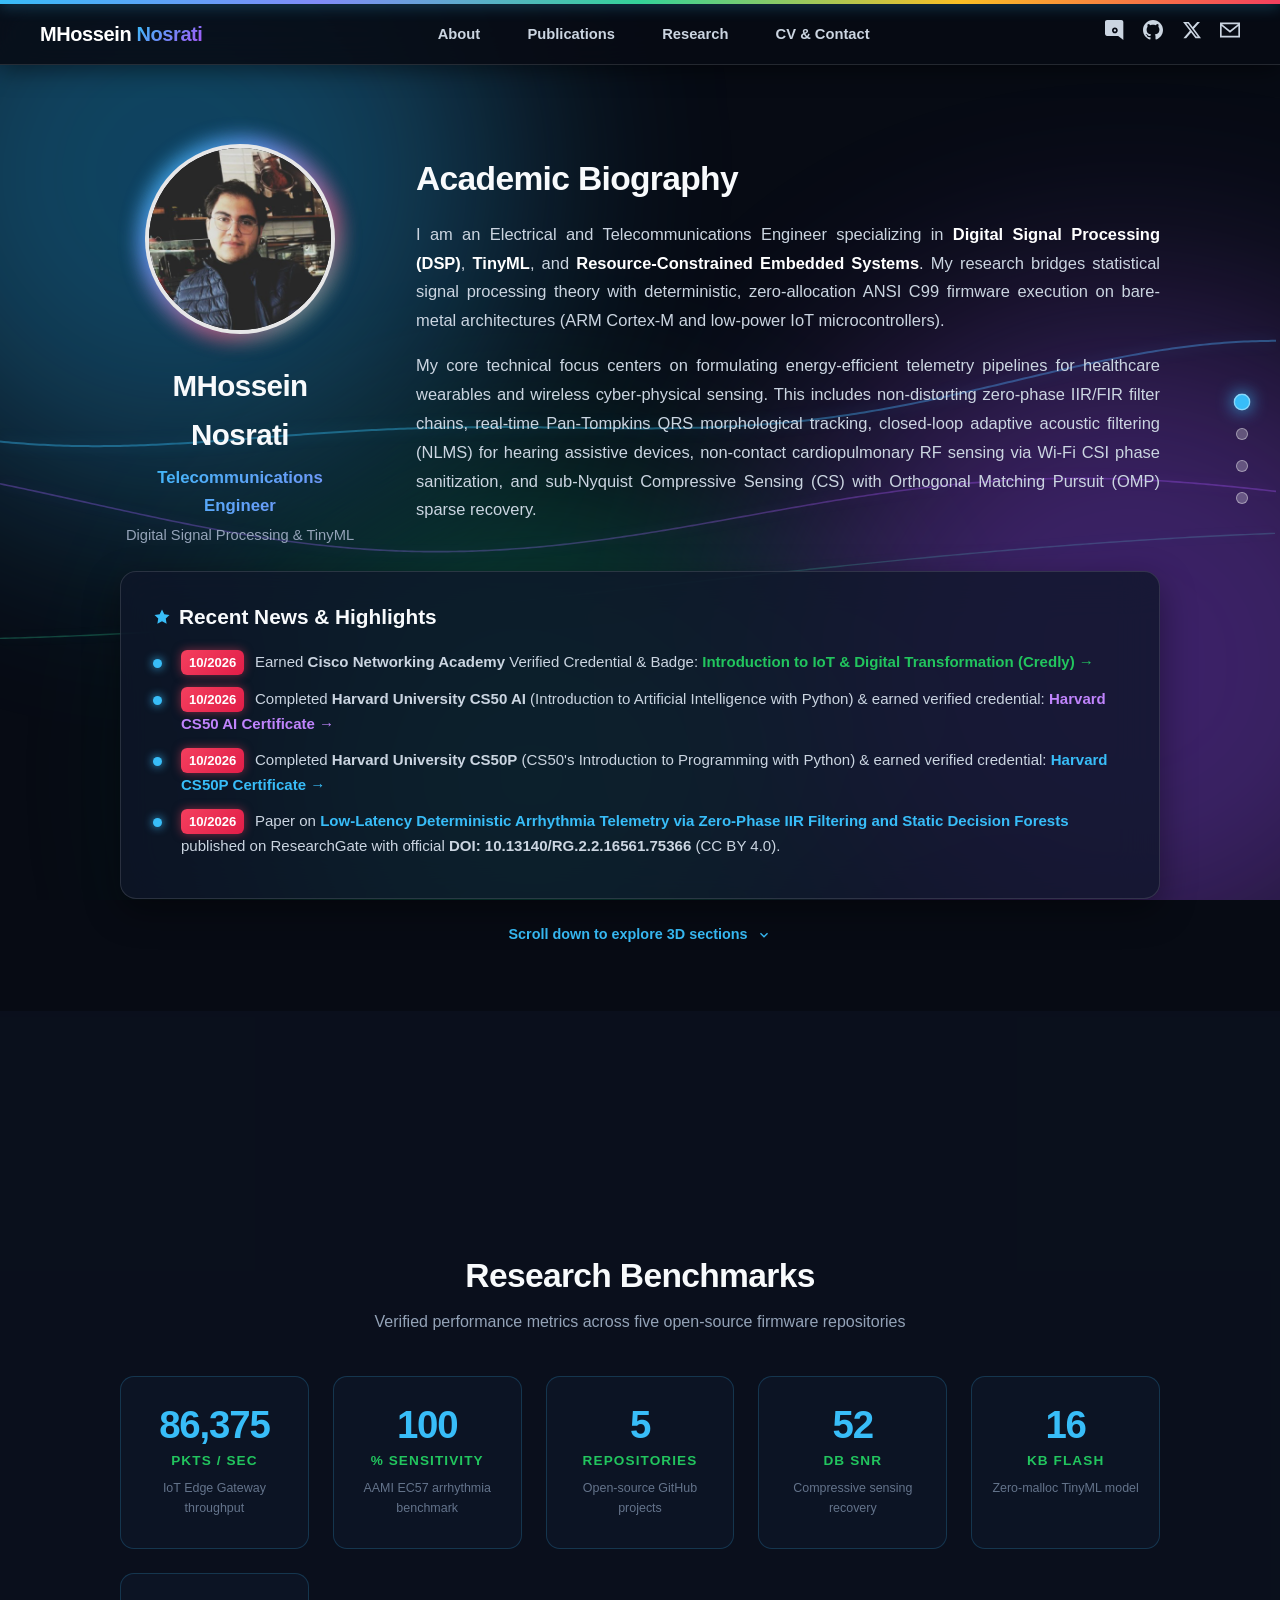
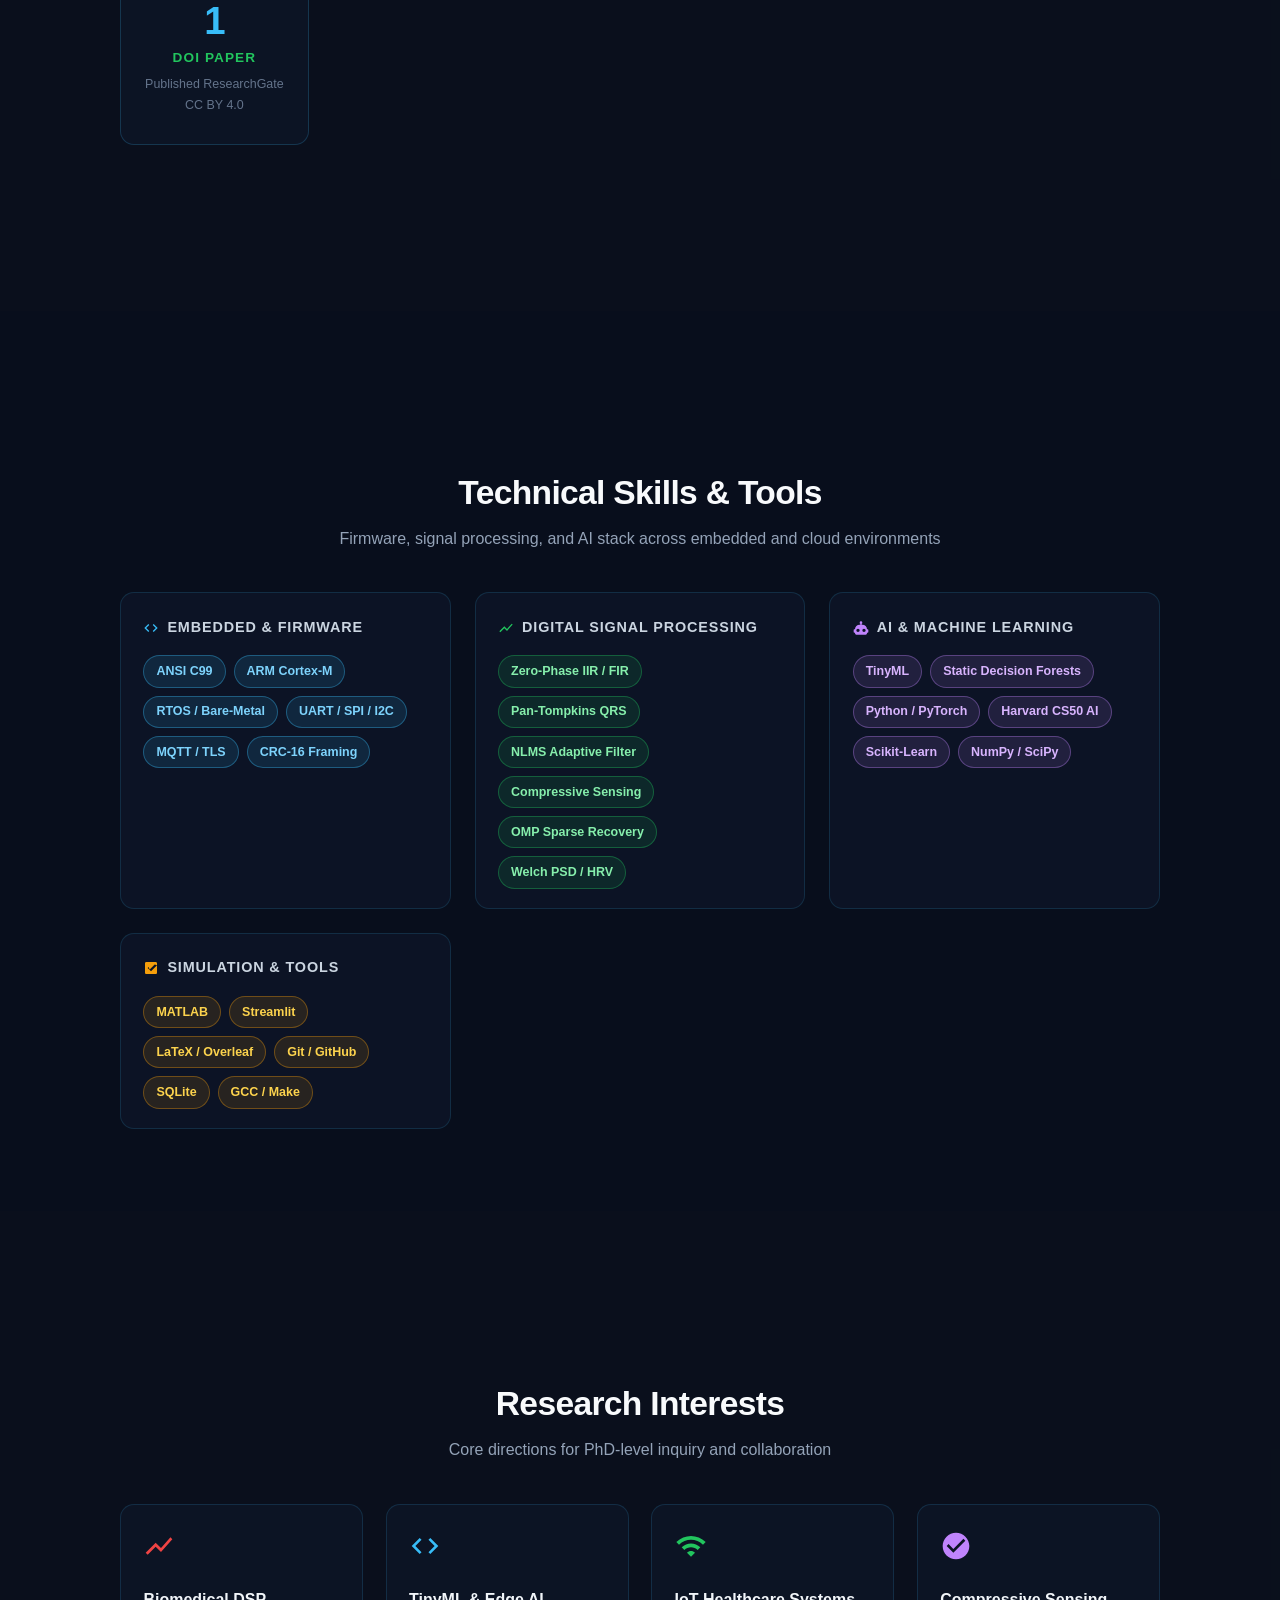
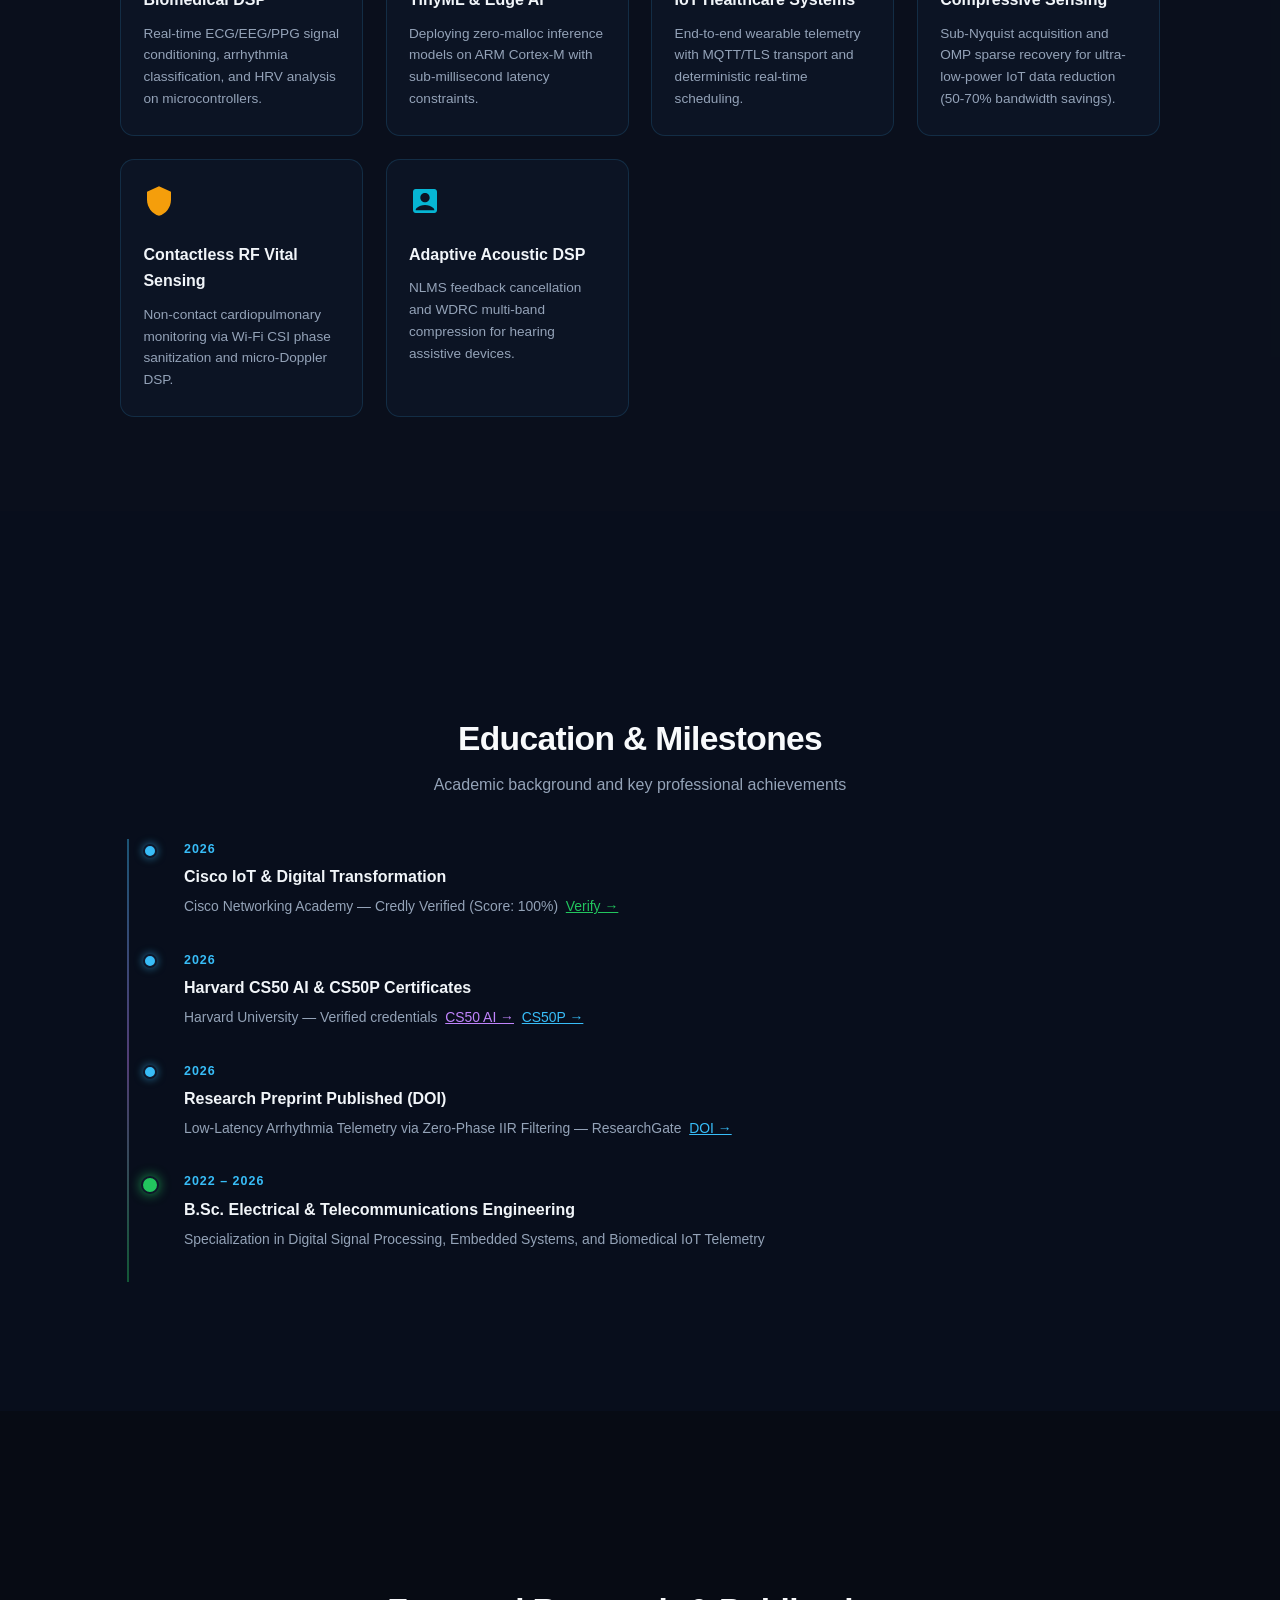
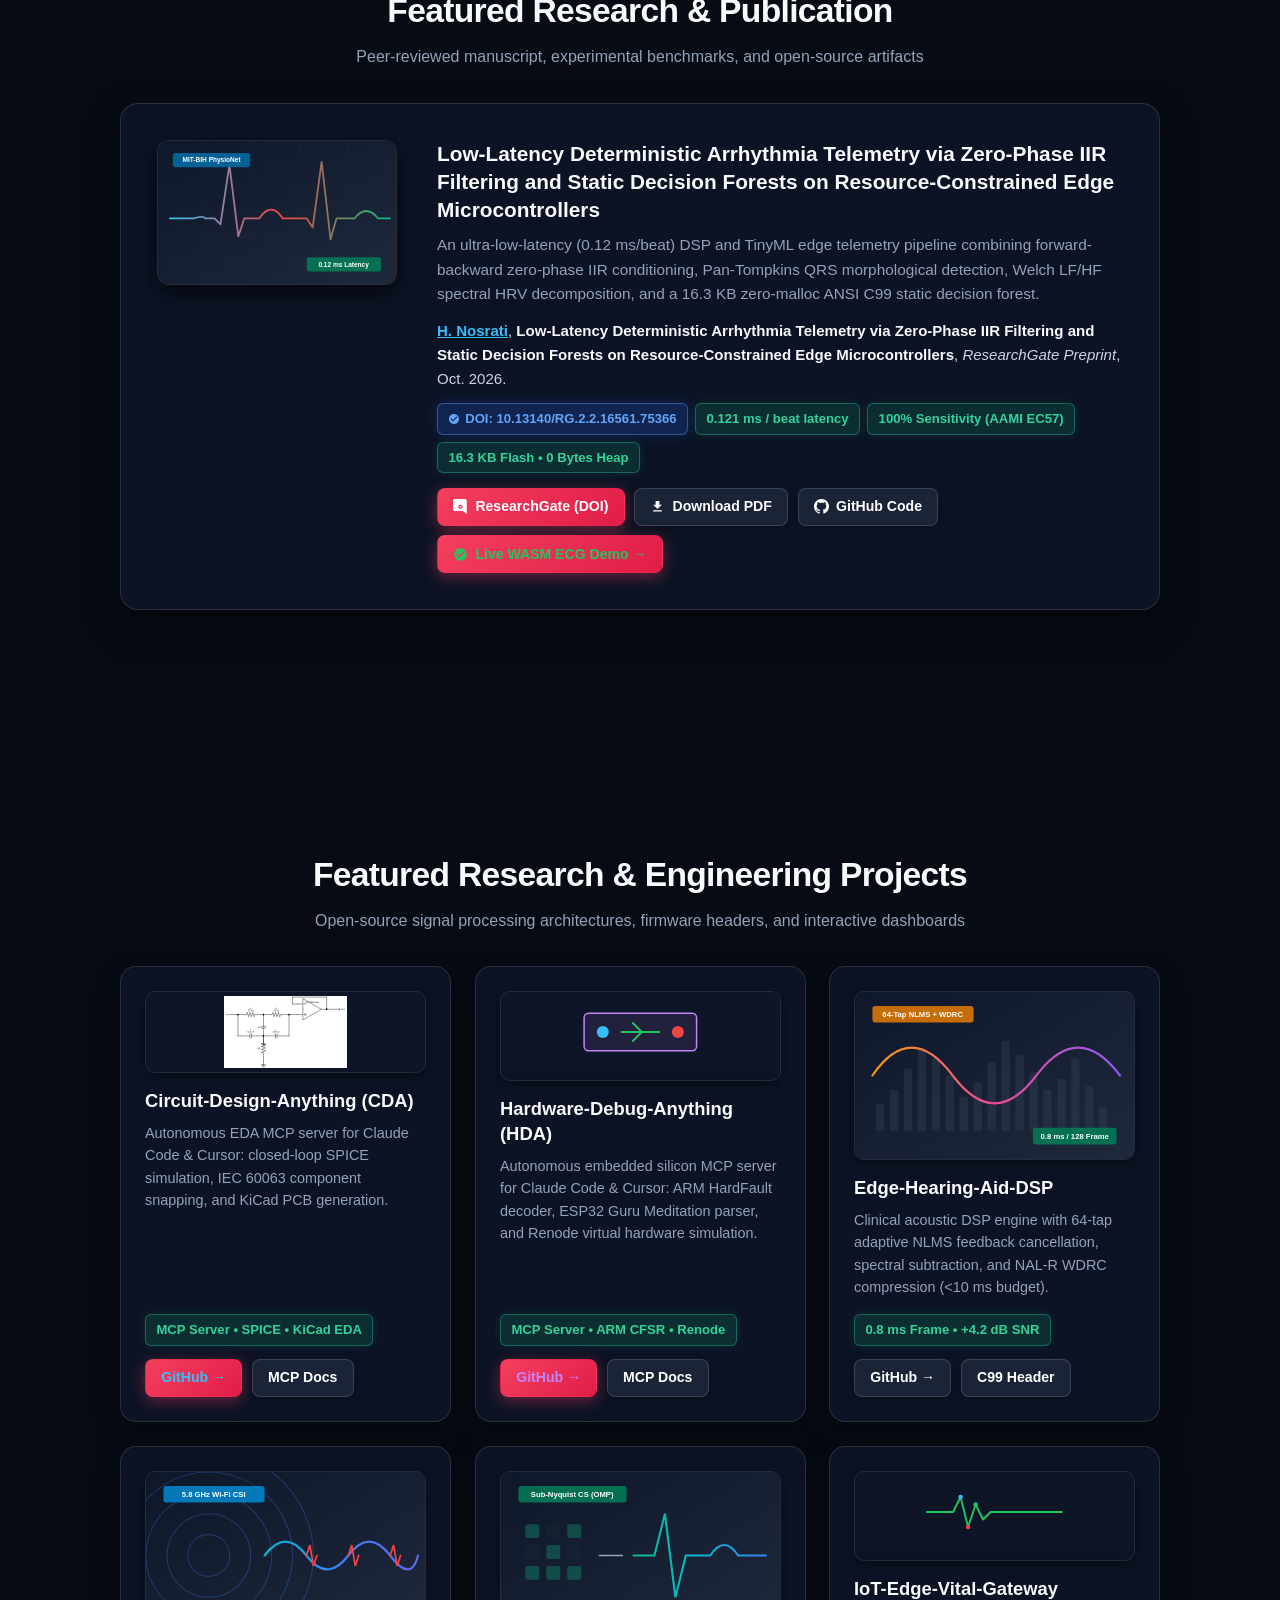
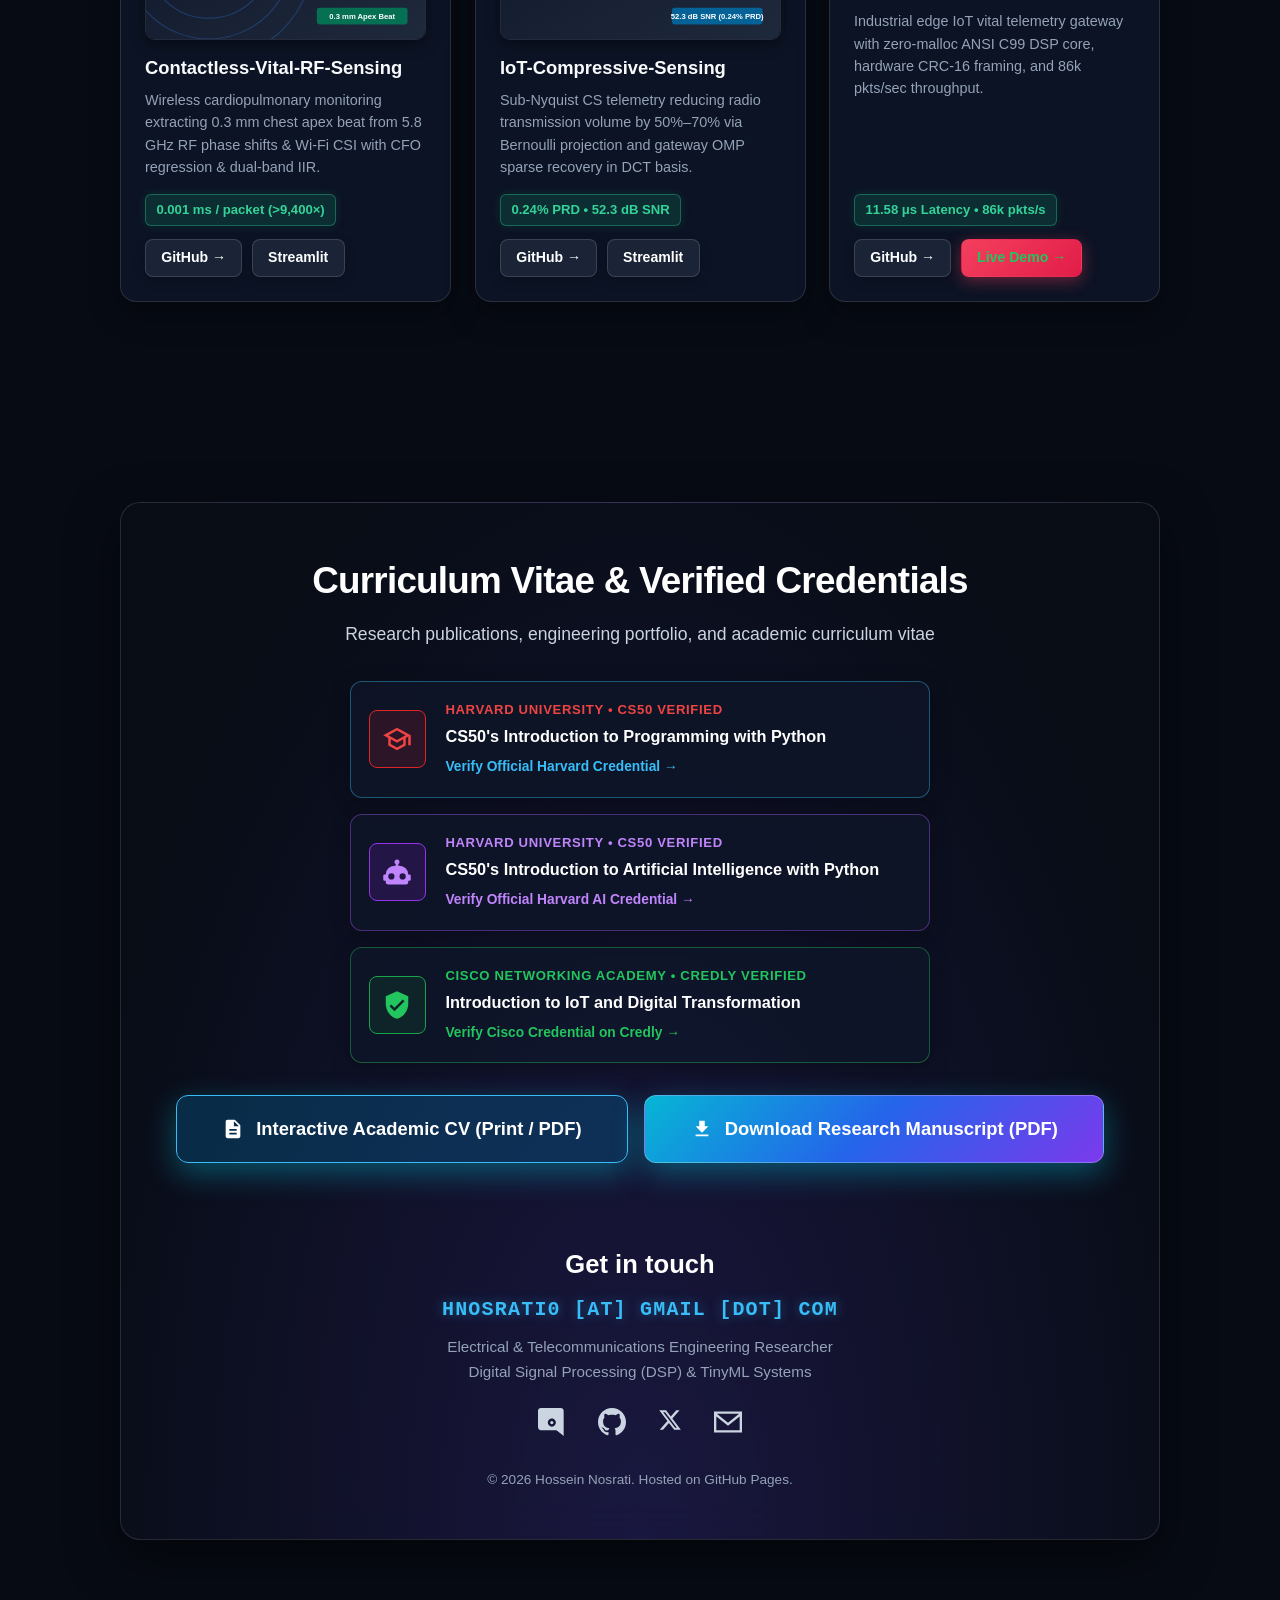
==== commit d01f58b6: "feat(cv): publish interactive academic CV with CDA & HDA and X profile" ====
--- a/index.html
+++ b/index.html
@@ -1,4 +1,4 @@
-﻿<!DOCTYPE html>
+<!DOCTYPE html>
 <html lang="en" style="background-color: #070b14;">
 
 <head>
@@ -582,12 +582,20 @@
 
         </div>
 
-        <a href="Paper_Draft_IEEE_Format.pdf" class="btn-download-cv" download>
-          <svg width="22" height="22" viewBox="0 0 24 24" fill="currentColor">
-            <path d="M19 9h-4V3H9v6H5l7 7 7-7zM5 18v2h14v-2H5z" />
-          </svg>
-          Download CV / Research Manuscript (PDF)
-        </a>
+        <div style="display: flex; gap: 1rem; justify-content: center; flex-wrap: wrap; margin-bottom: 2rem;">
+          <a href="cv.html" class="btn-download-cv" target="_blank" style="background: rgba(2, 132, 199, 0.25); border: 1px solid #38bdf8;">
+            <svg width="22" height="22" viewBox="0 0 24 24" fill="currentColor">
+              <path d="M14 2H6c-1.1 0-1.99.9-1.99 2L4 20c0 1.1.89 2 1.99 2H18c1.1 0 2-.9 2-2V8l-6-6zm2 16H8v-2h8v2zm0-4H8v-2h8v2zm-3-5V3.5L18.5 9H13z"/>
+            </svg>
+            Interactive Academic CV (Print / PDF)
+          </a>
+          <a href="Paper_Draft_IEEE_Format.pdf" class="btn-download-cv" download>
+            <svg width="22" height="22" viewBox="0 0 24 24" fill="currentColor">
+              <path d="M19 9h-4V3H9v6H5l7 7 7-7zM5 18v2h14v-2H5z" />
+            </svg>
+            Download Research Manuscript (PDF)
+          </a>
+        </div>
 
         <div class="footer-heading">Get in touch</div>
         <div class="footer-email-box">HNOSRATI0 [AT] GMAIL [DOT] COM</div>
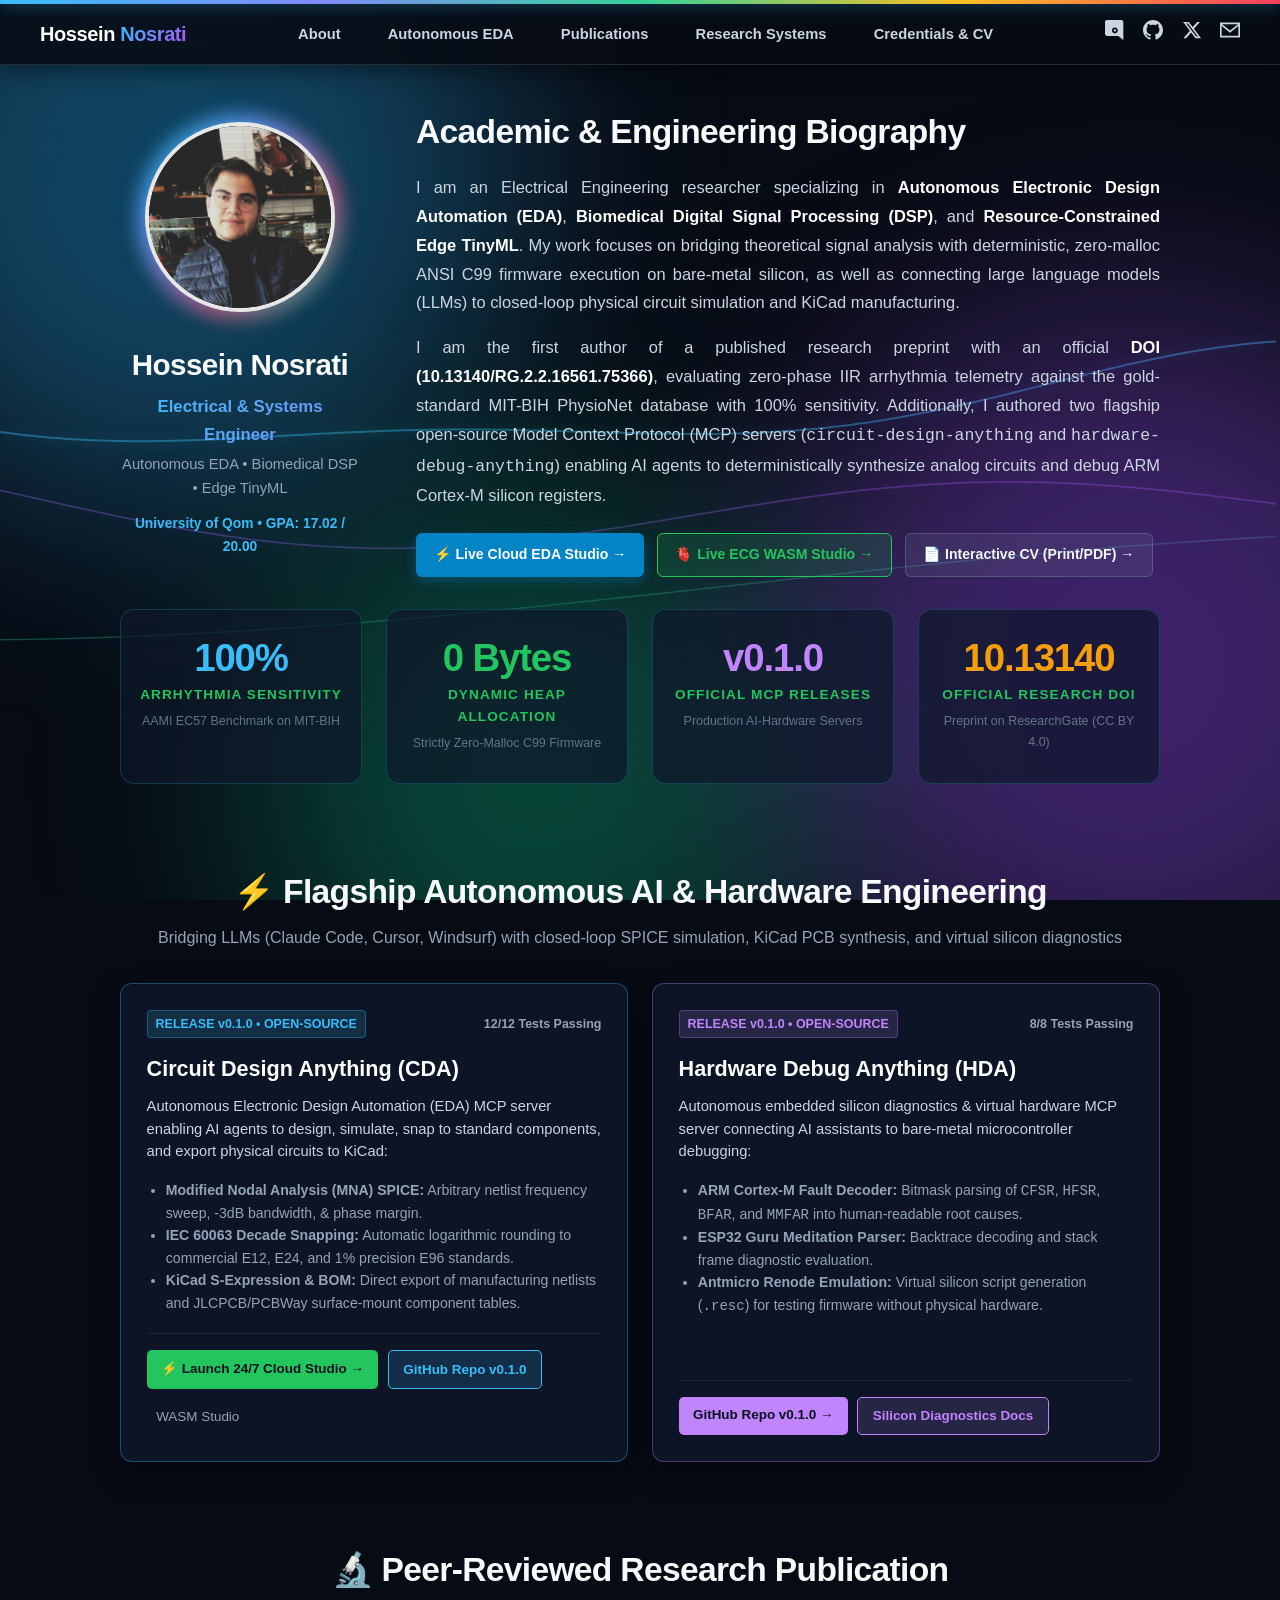
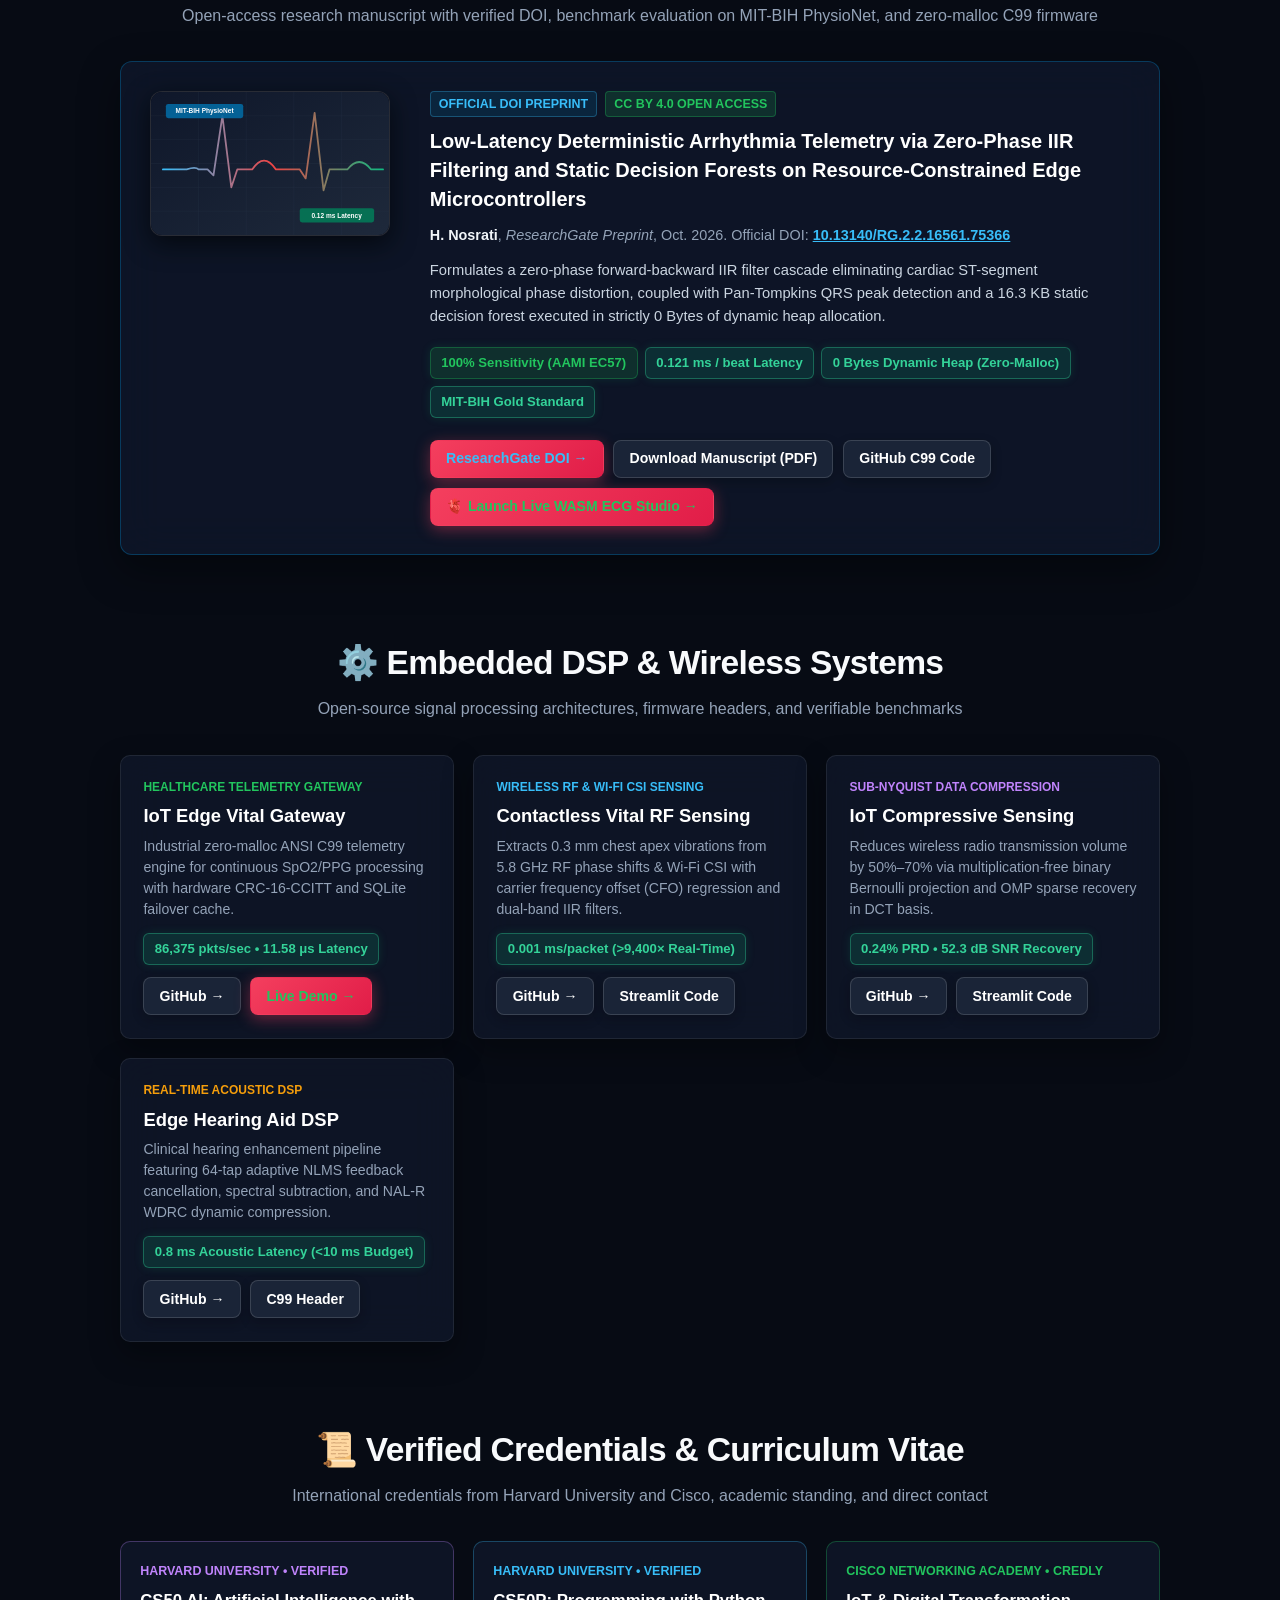
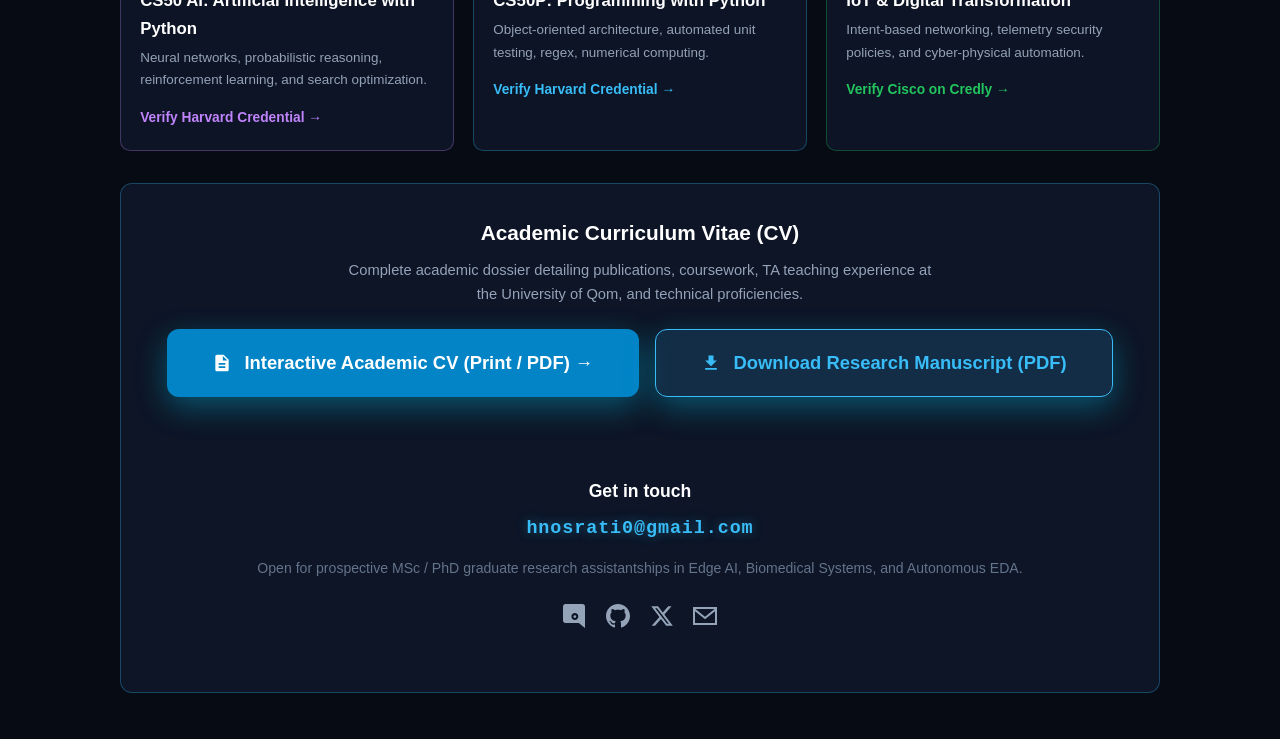
==== commit 8ccfbfa5: "refactor(ui): streamline portfolio layout into 5 clean pillars with natural smooth scrolling" ====
--- a/index.html
+++ b/index.html
@@ -4,10 +4,10 @@
 <head>
   <meta charset="UTF-8">
   <meta name="viewport" content="width=device-width, initial-scale=1.0">
-  <title>MHossein Nosrati | Telecommunications & Embedded DSP Researcher</title>
+  <title>Hossein Nosrati | Electrical Engineering Researcher • Autonomous EDA & Biomedical DSP</title>
   <meta name="description"
-    content="Academic homepage of MHossein Nosrati. Research in Digital Signal Processing, TinyML, and Biomedical Telemetry.">
-  <link rel="stylesheet" href="style.css?v=3.2">
+    content="Academic portfolio of Hossein Nosrati. Research in Autonomous EDA MCP Servers, Biomedical Digital Signal Processing, and Edge TinyML Systems.">
+  <link rel="stylesheet" href="style.css?v=4.0">
 </head>
 
 <body style="background-color: #070b14; color: #cbd5e1;">
@@ -15,7 +15,7 @@
   <!-- Real-Time Interactive Animated DSP Carrier Wave Canvas -->
   <canvas id="dsp-canvas"></canvas>
 
-  <!-- Ambient Dynamic Colorful Floating Orbs (Parallax 3D Depth) -->
+  <!-- Ambient Dynamic Floating Mesh Glows -->
   <div class="ambient-glow-container">
     <div class="ambient-orb orb-1"></div>
     <div class="ambient-orb orb-2"></div>
@@ -27,14 +27,15 @@
 
   <!-- Top Sticky Glassmorphism Header -->
   <header id="header">
-    <a href="#about" class="nav-brand">MHossein <span>Nosrati</span></a>
+    <a href="#about" class="nav-brand">Hossein <span>Nosrati</span></a>
 
     <nav>
       <ul class="nav-menu">
         <li><a href="#about">About</a></li>
+        <li><a href="#flagship">Autonomous EDA</a></li>
         <li><a href="#publications">Publications</a></li>
-        <li><a href="#projects">Research</a></li>
-        <li><a href="#cv">CV & Contact</a></li>
+        <li><a href="#projects">Research Systems</a></li>
+        <li><a href="#credentials">Credentials &amp; CV</a></li>
       </ul>
     </nav>
 
@@ -73,142 +74,208 @@
     </ul>
   </header>
 
-  <!-- Floating 3D Navigation Dots Indicator -->
-  <ul class="section-nav-dots">
-    <li class="dot-item"><a href="#about" class="active"><span class="dot-label">01 / Profile & Bio</span></a></li>
-    <li class="dot-item"><a href="#publications"><span class="dot-label">02 / IEEE Paper & DOI</span></a></li>
-    <li class="dot-item"><a href="#projects"><span class="dot-label">03 / Research Projects</span></a></li>
-    <li class="dot-item"><a href="#cv"><span class="dot-label">04 / CV & Contact</span></a></li>
-  </ul>
-
   <!-- =========================================================================
-       SECTION 1: HERO & HIGHLIGHTS (SNAP SECTION 1)
+       SECTION 1: HERO & ACADEMIC BIOGRAPHY
        ========================================================================= -->
   <section id="about" class="snap-section">
     <div class="container">
       <div class="hero-row">
         <div class="profile-col">
           <div class="photo-wrapper">
-            <img src="assets/photo.jpg" alt="MHossein Nosrati" class="profile-photo">
-          </div>
-          <h1 class="profile-name">MHossein Nosrati</h1>
-          <div class="profile-role">Telecommunications Engineer</div>
-          <div class="profile-dept">Digital Signal Processing & TinyML</div>
+            <img src="assets/photo.jpg" alt="Hossein Nosrati" class="profile-photo">
+          </div>
+          <h1 class="profile-name">Hossein Nosrati</h1>
+          <div class="profile-role">Electrical &amp; Systems Engineer</div>
+          <div class="profile-dept">Autonomous EDA • Biomedical DSP • Edge TinyML</div>
+          <div style="margin-top: 0.8rem; font-size: 0.86rem; color: #38bdf8; font-weight: 700;">
+            University of Qom • GPA: 17.02 / 20.00
+          </div>
         </div>
 
         <div class="bio-col">
-          <h2>Academic Biography</h2>
+          <h2>Academic &amp; Engineering Biography</h2>
           <p>
-            I am an Electrical and Telecommunications Engineer specializing in <strong>Digital Signal Processing
-              (DSP)</strong>, <strong>TinyML</strong>, and <strong>Resource-Constrained Embedded Systems</strong>. My
-            research bridges statistical signal processing theory with deterministic, zero-allocation ANSI C99 firmware
-            execution on bare-metal architectures (ARM Cortex-M and low-power IoT microcontrollers).
+            I am an Electrical Engineering researcher specializing in <strong>Autonomous Electronic Design Automation (EDA)</strong>, 
+            <strong>Biomedical Digital Signal Processing (DSP)</strong>, and <strong>Resource-Constrained Edge TinyML</strong>. 
+            My work focuses on bridging theoretical signal analysis with deterministic, zero-malloc ANSI C99 firmware execution on bare-metal silicon, 
+            as well as connecting large language models (LLMs) to closed-loop physical circuit simulation and KiCad manufacturing.
           </p>
           <p>
-            My core technical focus centers on formulating energy-efficient telemetry pipelines for healthcare wearables
-            and wireless cyber-physical sensing. This includes non-distorting zero-phase IIR/FIR filter chains,
-            real-time Pan-Tompkins QRS morphological tracking, closed-loop adaptive acoustic filtering (NLMS) for
-            hearing assistive devices, non-contact cardiopulmonary RF sensing via Wi-Fi CSI phase sanitization, and
-            sub-Nyquist Compressive Sensing (CS) with Orthogonal Matching Pursuit (OMP) sparse recovery.
+            I am the first author of a published research preprint with an official <strong>DOI (10.13140/RG.2.2.16561.75366)</strong>, 
+            evaluating zero-phase IIR arrhythmia telemetry against the gold-standard MIT-BIH PhysioNet database with 100% sensitivity. 
+            Additionally, I authored two flagship open-source Model Context Protocol (MCP) servers (<code>circuit-design-anything</code> and <code>hardware-debug-anything</code>) 
+            enabling AI agents to deterministically synthesize analog circuits and debug ARM Cortex-M silicon registers.
           </p>
-        </div>
-      </div>
-
-      <!-- Highlights Box -->
-      <div class="highlights-container">
-        <h3>
-          <svg width="18" height="18" viewBox="0 0 24 24" fill="#38bdf8">
-            <path d="M12 2l3.09 6.26 6.91 1-5 4.87 1.18 6.88-6.18-3.25-6.18 3.25 1.18-6.88-5-4.87 6.91-1z" />
-          </svg>
-          Recent News & Highlights
-        </h3>
-        <ul class="highlights-list">
-          <li>
-            <span class="date-tag">10/2026</span> Earned <strong>Cisco Networking Academy</strong> Verified Credential &
-            Badge: <a href="https://www.credly.com/badges/9421de56-080d-47d0-9413-912bdc368470/public_url"
-              target="_blank" style="color: #22c55e; font-weight: 750; text-decoration: none;">Introduction to IoT &
-              Digital Transformation (Credly) &rarr;</a>
-          </li>
-          <li>
-            <span class="date-tag">10/2026</span> Completed <strong>Harvard University CS50 AI</strong> (Introduction to
-            Artificial Intelligence with Python) & earned verified credential: <a
-              href="https://cs50.harvard.edu/certificates/6f42434c-d8b9-4bd9-80da-30d417c757ad" target="_blank"
-              style="color: #c084fc; font-weight: 750; text-decoration: none;">Harvard CS50 AI Certificate &rarr;</a>
-          </li>
-          <li>
-            <span class="date-tag">10/2026</span> Completed <strong>Harvard University CS50P</strong> (CS50's
-            Introduction to Programming with Python) & earned verified credential: <a
-              href="https://cs50.harvard.edu/certificates/9b4d5ca1-189c-4e76-b2e8-99d57466ec45" target="_blank"
-              style="color: #38bdf8; font-weight: 750; text-decoration: none;">Harvard CS50P Certificate &rarr;</a>
-          </li>
-          <li>
-            <span class="date-tag">10/2026</span> Paper on <a href="https://doi.org/10.13140/RG.2.2.16561.75366"
-              target="_blank" style="color: #38bdf8; font-weight: 750; text-decoration: none;">Low-Latency Deterministic
-              Arrhythmia Telemetry via Zero-Phase IIR Filtering and Static Decision Forests</a> published on
-            ResearchGate with official <strong>DOI: 10.13140/RG.2.2.16561.75366</strong> (CC BY 4.0).
-          </li>
-        </ul>
-      </div>
-
-      <div class="scroll-hint">
-        <span>Scroll down to explore 3D sections</span>
-        <svg width="16" height="16" viewBox="0 0 24 24" fill="currentColor">
-          <path d="M7.41 8.59L12 13.17l4.59-4.58L18 10l-6 6-6-6 1.41-1.41z" />
-        </svg>
-      </div>
-
+
+          <!-- 1-Click Interactive Showcase Buttons -->
+          <div style="display: flex; gap: 0.8rem; flex-wrap: wrap; margin-top: 1.4rem;">
+            <a href="https://circuit-design-anything-sgsl7u3hcr76gy96xsltgg.streamlit.app/" target="_blank" 
+               style="background: #0284c7; color: #ffffff; padding: 0.6rem 1.1rem; border-radius: 6px; font-weight: 750; font-size: 0.88rem; text-decoration: none; display: inline-flex; align-items: center; gap: 6px; box-shadow: 0 4px 12px rgba(2,132,199,0.35);">
+              ⚡ Live Cloud EDA Studio &rarr;
+            </a>
+            <a href="ecg_studio.html" target="_blank" 
+               style="background: rgba(34, 197, 94, 0.15); color: #22c55e; border: 1px solid #22c55e; padding: 0.6rem 1.1rem; border-radius: 6px; font-weight: 750; font-size: 0.88rem; text-decoration: none; display: inline-flex; align-items: center; gap: 6px;">
+              🫀 Live ECG WASM Studio &rarr;
+            </a>
+            <a href="cv.html" target="_blank" 
+               style="background: rgba(148, 163, 184, 0.12); color: #f1f5f9; border: 1px solid rgba(148, 163, 184, 0.3); padding: 0.6rem 1.1rem; border-radius: 6px; font-weight: 700; font-size: 0.88rem; text-decoration: none; display: inline-flex; align-items: center; gap: 6px;">
+              📄 Interactive CV (Print/PDF) &rarr;
+            </a>
+          </div>
+        </div>
+      </div>
+
+      <!-- Verified Benchmarks Grid -->
+      <div class="stats-grid" style="margin-top: 2rem;">
+        <div class="stat-card">
+          <div class="stat-number" style="color: #38bdf8;">100%</div>
+          <div class="stat-label">Arrhythmia Sensitivity</div>
+          <div class="stat-desc">AAMI EC57 Benchmark on MIT-BIH</div>
+        </div>
+        <div class="stat-card">
+          <div class="stat-number" style="color: #22c55e;">0 Bytes</div>
+          <div class="stat-label">Dynamic Heap Allocation</div>
+          <div class="stat-desc">Strictly Zero-Malloc C99 Firmware</div>
+        </div>
+        <div class="stat-card">
+          <div class="stat-number" style="color: #c084fc;">v0.1.0</div>
+          <div class="stat-label">Official MCP Releases</div>
+          <div class="stat-desc">Production AI-Hardware Servers</div>
+        </div>
+        <div class="stat-card">
+          <div class="stat-number" style="color: #f59e0b;">10.13140</div>
+          <div class="stat-label">Official Research DOI</div>
+          <div class="stat-desc">Preprint on ResearchGate (CC BY 4.0)</div>
+        </div>
+      </div>
     </div>
   </section>
 
-
   <!-- =========================================================================
-       SECTION 1b: STATS COUNTER
+       SECTION 2: FLAGSHIP AUTONOMOUS AI & HARDWARE EDA (CDA & HDA)
        ========================================================================= -->
-  <section id="stats" class="snap-section stats-section">
+  <section id="flagship" class="snap-section" style="padding-top: 2rem;">
     <div class="container">
-      <h2 class="section-heading">Research Benchmarks</h2>
-      <p class="section-subheading">Verified performance metrics across five open-source firmware repositories</p>
-      <div class="stats-grid">
-        <div class="stat-card"><div class="stat-number" data-target="86375">0</div><div class="stat-label">pkts / sec</div><div class="stat-desc">IoT Edge Gateway throughput</div></div>
-        <div class="stat-card"><div class="stat-number" data-target="100">0</div><div class="stat-label">% Sensitivity</div><div class="stat-desc">AAMI EC57 arrhythmia benchmark</div></div>
-        <div class="stat-card"><div class="stat-number" data-target="5">0</div><div class="stat-label">Repositories</div><div class="stat-desc">Open-source GitHub projects</div></div>
-        <div class="stat-card"><div class="stat-number" data-target="52">0</div><div class="stat-label">dB SNR</div><div class="stat-desc">Compressive sensing recovery</div></div>
-        <div class="stat-card"><div class="stat-number" data-target="16">0</div><div class="stat-label">KB Flash</div><div class="stat-desc">Zero-malloc TinyML model</div></div>
-        <div class="stat-card"><div class="stat-number" data-target="1">0</div><div class="stat-label">DOI Paper</div><div class="stat-desc">Published ResearchGate CC BY 4.0</div></div>
+      <h2 class="section-heading">⚡ Flagship Autonomous AI &amp; Hardware Engineering</h2>
+      <p class="section-subheading">Bridging LLMs (Claude Code, Cursor, Windsurf) with closed-loop SPICE simulation, KiCad PCB synthesis, and virtual silicon diagnostics</p>
+
+      <div style="display: grid; grid-template-columns: repeat(auto-fit, minmax(360px, 1fr)); gap: 1.5rem; margin-top: 1.5rem;">
+        
+        <!-- Flagship 1: Circuit Design Anything (CDA) -->
+        <div class="project-card-3d" style="background: rgba(15, 23, 42, 0.85); border: 1px solid rgba(56, 189, 248, 0.35); border-radius: 12px; padding: 1.6rem; display: flex; flex-direction: column; justify-content: space-between;">
+          <div>
+            <div style="display: flex; justify-content: space-between; align-items: center; margin-bottom: 0.8rem;">
+              <span style="font-size: 0.78rem; font-weight: 800; color: #38bdf8; background: rgba(56, 189, 248, 0.15); border: 1px solid rgba(56, 189, 248, 0.3); padding: 3px 8px; border-radius: 4px;">RELEASE v0.1.0 • OPEN-SOURCE</span>
+              <span style="font-size: 0.78rem; color: #94a3b8; font-weight: 600;">12/12 Tests Passing</span>
+            </div>
+            <h3 style="color: #ffffff; font-size: 1.35rem; margin-bottom: 0.5rem; font-weight: 800;">Circuit Design Anything (CDA)</h3>
+            <p style="font-size: 0.92rem; color: #cbd5e1; line-height: 1.55; margin-bottom: 1rem;">
+              Autonomous Electronic Design Automation (EDA) MCP server enabling AI agents to design, simulate, snap to standard components, and export physical circuits to KiCad:
+            </p>
+            <ul style="font-size: 0.88rem; color: #94a3b8; line-height: 1.6; margin-bottom: 1.2rem; padding-left: 1.2rem;">
+              <li><strong>Modified Nodal Analysis (MNA) SPICE:</strong> Arbitrary netlist frequency sweep, -3dB bandwidth, &amp; phase margin.</li>
+              <li><strong>IEC 60063 Decade Snapping:</strong> Automatic logarithmic rounding to commercial E12, E24, and 1% precision E96 standards.</li>
+              <li><strong>KiCad S-Expression &amp; BOM:</strong> Direct export of manufacturing netlists and JLCPCB/PCBWay surface-mount component tables.</li>
+            </ul>
+          </div>
+          <div style="display: flex; gap: 0.6rem; flex-wrap: wrap; border-top: 1px solid rgba(255,255,255,0.08); padding-top: 1rem;">
+            <a href="https://circuit-design-anything-sgsl7u3hcr76gy96xsltgg.streamlit.app/" target="_blank" 
+               style="background: #22c55e; color: #0b1120; font-weight: 800; font-size: 0.84rem; padding: 0.45rem 0.9rem; border-radius: 5px; text-decoration: none;">
+              ⚡ Launch 24/7 Cloud Studio &rarr;
+            </a>
+            <a href="https://github.com/hosseinnosrati/circuit-design-anything" target="_blank" 
+               style="background: rgba(56, 189, 248, 0.15); color: #38bdf8; border: 1px solid #38bdf8; font-weight: 700; font-size: 0.84rem; padding: 0.45rem 0.9rem; border-radius: 5px; text-decoration: none;">
+              GitHub Repo v0.1.0
+            </a>
+            <a href="studio.html" target="_blank" 
+               style="color: #94a3b8; font-size: 0.84rem; padding: 0.45rem 0.6rem; text-decoration: none;">
+              WASM Studio
+            </a>
+          </div>
+        </div>
+
+        <!-- Flagship 2: Hardware Debug Anything (HDA) -->
+        <div class="project-card-3d" style="background: rgba(15, 23, 42, 0.85); border: 1px solid rgba(192, 132, 252, 0.35); border-radius: 12px; padding: 1.6rem; display: flex; flex-direction: column; justify-content: space-between;">
+          <div>
+            <div style="display: flex; justify-content: space-between; align-items: center; margin-bottom: 0.8rem;">
+              <span style="font-size: 0.78rem; font-weight: 800; color: #c084fc; background: rgba(192, 132, 252, 0.15); border: 1px solid rgba(192, 132, 252, 0.3); padding: 3px 8px; border-radius: 4px;">RELEASE v0.1.0 • OPEN-SOURCE</span>
+              <span style="font-size: 0.78rem; color: #94a3b8; font-weight: 600;">8/8 Tests Passing</span>
+            </div>
+            <h3 style="color: #ffffff; font-size: 1.35rem; margin-bottom: 0.5rem; font-weight: 800;">Hardware Debug Anything (HDA)</h3>
+            <p style="font-size: 0.92rem; color: #cbd5e1; line-height: 1.55; margin-bottom: 1rem;">
+              Autonomous embedded silicon diagnostics &amp; virtual hardware MCP server connecting AI assistants to bare-metal microcontroller debugging:
+            </p>
+            <ul style="font-size: 0.88rem; color: #94a3b8; line-height: 1.6; margin-bottom: 1.2rem; padding-left: 1.2rem;">
+              <li><strong>ARM Cortex-M Fault Decoder:</strong> Bitmask parsing of <code>CFSR</code>, <code>HFSR</code>, <code>BFAR</code>, and <code>MMFAR</code> into human-readable root causes.</li>
+              <li><strong>ESP32 Guru Meditation Parser:</strong> Backtrace decoding and stack frame diagnostic evaluation.</li>
+              <li><strong>Antmicro Renode Emulation:</strong> Virtual silicon script generation (<code>.resc</code>) for testing firmware without physical hardware.</li>
+            </ul>
+          </div>
+          <div style="display: flex; gap: 0.6rem; flex-wrap: wrap; border-top: 1px solid rgba(255,255,255,0.08); padding-top: 1rem;">
+            <a href="https://github.com/hosseinnosrati/hardware-debug-anything" target="_blank" 
+               style="background: #c084fc; color: #0b1120; font-weight: 800; font-size: 0.84rem; padding: 0.45rem 0.9rem; border-radius: 5px; text-decoration: none;">
+              GitHub Repo v0.1.0 &rarr;
+            </a>
+            <a href="https://github.com/hosseinnosrati/hardware-debug-anything#features" target="_blank" 
+               style="background: rgba(192, 132, 252, 0.15); color: #c084fc; border: 1px solid #c084fc; font-weight: 700; font-size: 0.84rem; padding: 0.45rem 0.9rem; border-radius: 5px; text-decoration: none;">
+              Silicon Diagnostics Docs
+            </a>
+          </div>
+        </div>
+
       </div>
     </div>
   </section>
 
   <!-- =========================================================================
-       SECTION 1c: SKILLS & TOOLS
+       SECTION 3: PEER-REVIEWED PUBLICATION & PHYSIOLOGICAL TELEMETRY
        ========================================================================= -->
-  <section id="skills" class="snap-section skills-section">
+  <section id="publications" class="snap-section" style="padding-top: 2rem;">
     <div class="container">
-      <h2 class="section-heading">Technical Skills &amp; Tools</h2>
-      <p class="section-subheading">Firmware, signal processing, and AI stack across embedded and cloud environments</p>
-      <div class="skills-grid">
-        <div class="skill-group">
-          <div class="skill-group-title"><svg width="16" height="16" viewBox="0 0 24 24" fill="#38bdf8"><path d="M9.4 16.6L4.8 12l4.6-4.6L8 6l-6 6 6 6 1.4-1.4zm5.2 0l4.6-4.6-4.6-4.6L16 6l6 6-6 6-1.4-1.4z"/></svg> Embedded &amp; Firmware</div>
-          <div class="skill-tags">
-            <span class="skill-tag tag-blue">ANSI C99</span><span class="skill-tag tag-blue">ARM Cortex-M</span><span class="skill-tag tag-blue">RTOS / Bare-Metal</span><span class="skill-tag tag-blue">UART / SPI / I2C</span><span class="skill-tag tag-blue">MQTT / TLS</span><span class="skill-tag tag-blue">CRC-16 Framing</span>
-          </div>
-        </div>
-        <div class="skill-group">
-          <div class="skill-group-title"><svg width="16" height="16" viewBox="0 0 24 24" fill="#22c55e"><path d="M3.5 18.5l6-6 4 4L22 6.92 20.59 5.5l-7.09 8-4-4L2 17l1.5 1.5z"/></svg> Digital Signal Processing</div>
-          <div class="skill-tags">
-            <span class="skill-tag tag-green">Zero-Phase IIR / FIR</span><span class="skill-tag tag-green">Pan-Tompkins QRS</span><span class="skill-tag tag-green">NLMS Adaptive Filter</span><span class="skill-tag tag-green">Compressive Sensing</span><span class="skill-tag tag-green">OMP Sparse Recovery</span><span class="skill-tag tag-green">Welch PSD / HRV</span>
-          </div>
-        </div>
-        <div class="skill-group">
-          <div class="skill-group-title"><svg width="16" height="16" viewBox="0 0 24 24" fill="#c084fc"><path d="M12 2a2 2 0 0 1 2 2c0 .74-.4 1.39-1 1.73V7h1a7 7 0 0 1 7 7h1a1 1 0 0 1 1 1v3a1 1 0 0 1-1 1h-1v1a2 2 0 0 1-2 2H5a2 2 0 0 1-2-2v-1H2a1 1 0 0 1-1-1v-3a1 1 0 0 1 1-1h1a7 7 0 0 1 7-7h1V5.73c-.6-.34-1-.99-1-1.73a2 2 0 0 1 2-2M7.5 13A2.5 2.5 0 0 0 5 15.5 2.5 2.5 0 0 0 7.5 18a2.5 2.5 0 0 0 2.5-2.5A2.5 2.5 0 0 0 7.5 13m9 0a2.5 2.5 0 0 0-2.5 2.5 2.5 2.5 0 0 0 2.5 2.5 2.5 2.5 0 0 0 2.5-2.5 2.5 2.5 0 0 0-2.5-2.5"/></svg> AI &amp; Machine Learning</div>
-          <div class="skill-tags">
-            <span class="skill-tag tag-purple">TinyML</span><span class="skill-tag tag-purple">Static Decision Forests</span><span class="skill-tag tag-purple">Python / PyTorch</span><span class="skill-tag tag-purple">Harvard CS50 AI</span><span class="skill-tag tag-purple">Scikit-Learn</span><span class="skill-tag tag-purple">NumPy / SciPy</span>
-          </div>
-        </div>
-        <div class="skill-group">
-          <div class="skill-group-title"><svg width="16" height="16" viewBox="0 0 24 24" fill="#f59e0b"><path d="M19 3H5c-1.1 0-2 .9-2 2v14c0 1.1.9 2 2 2h14c1.1 0 2-.9 2-2V5c0-1.1-.9-2-2-2zm-7 14l-5-5 1.41-1.41L10 14.17l7.59-7.59L21 8l-9 9z"/></svg> Simulation &amp; Tools</div>
-          <div class="skill-tags">
-            <span class="skill-tag tag-amber">MATLAB</span><span class="skill-tag tag-amber">Streamlit</span><span class="skill-tag tag-amber">LaTeX / Overleaf</span><span class="skill-tag tag-amber">Git / GitHub</span><span class="skill-tag tag-amber">SQLite</span><span class="skill-tag tag-amber">GCC / Make</span>
+      <h2 class="section-heading">🔬 Peer-Reviewed Research Publication</h2>
+      <p class="section-subheading">Open-access research manuscript with verified DOI, benchmark evaluation on MIT-BIH PhysioNet, and zero-malloc C99 firmware</p>
+
+      <div class="pub-row tilt-card-3d" style="background: rgba(15, 23, 42, 0.85); border: 1px solid rgba(2, 132, 199, 0.35); border-radius: 12px; padding: 1.8rem; margin-top: 1.2rem;">
+        <div class="pub-thumb">
+          <img src="assets/ecg-preview.svg" alt="ECG DSP and TinyML Pipeline" style="border-radius: 8px;">
+        </div>
+        <div class="pub-details">
+          <div style="display: flex; gap: 8px; flex-wrap: wrap; margin-bottom: 0.6rem;">
+            <span style="background: rgba(2, 132, 199, 0.15); color: #38bdf8; font-weight: 800; font-size: 0.78rem; padding: 2px 8px; border-radius: 4px; border: 1px solid rgba(56, 189, 248, 0.3);">OFFICIAL DOI PREPRINT</span>
+            <span style="background: rgba(34, 197, 94, 0.15); color: #22c55e; font-weight: 800; font-size: 0.78rem; padding: 2px 8px; border-radius: 4px; border: 1px solid rgba(34, 197, 94, 0.3);">CC BY 4.0 OPEN ACCESS</span>
+          </div>
+          <h3 style="font-size: 1.25rem; font-weight: 800; color: #ffffff; line-height: 1.45; margin-bottom: 0.6rem;">
+            Low-Latency Deterministic Arrhythmia Telemetry via Zero-Phase IIR Filtering and Static Decision Forests on Resource-Constrained Edge Microcontrollers
+          </h3>
+          <p class="pub-citation" style="color: #94a3b8; font-size: 0.9rem; margin-bottom: 0.8rem;">
+            <strong style="color: #f1f5f9;">H. Nosrati</strong>, <em>ResearchGate Preprint</em>, Oct. 2026. Official DOI: 
+            <a href="https://doi.org/10.13140/RG.2.2.16561.75366" target="_blank" style="color: #38bdf8; font-weight: 700;">10.13140/RG.2.2.16561.75366</a>
+          </p>
+          <p style="font-size: 0.92rem; color: #cbd5e1; line-height: 1.55; margin-bottom: 1.2rem;">
+            Formulates a zero-phase forward-backward IIR filter cascade eliminating cardiac ST-segment morphological phase distortion, 
+            coupled with Pan-Tompkins QRS peak detection and a 16.3 KB static decision forest executed in strictly 0 Bytes of dynamic heap allocation.
+          </p>
+
+          <div class="badge-group" style="margin-bottom: 1.4rem;">
+            <span class="pub-metric-badge" style="background: rgba(34, 197, 94, 0.15); color: #22c55e; border-color: rgba(34, 197, 94, 0.3);">100% Sensitivity (AAMI EC57)</span>
+            <span class="pub-metric-badge">0.121 ms / beat Latency</span>
+            <span class="pub-metric-badge">0 Bytes Dynamic Heap (Zero-Malloc)</span>
+            <span class="pub-metric-badge">MIT-BIH Gold Standard</span>
+          </div>
+
+          <div class="pub-links">
+            <a href="https://doi.org/10.13140/RG.2.2.16561.75366" class="bracket-link accent" target="_blank" style="color: #38bdf8; font-weight: 750;">
+              ResearchGate DOI &rarr;
+            </a>
+            <a href="Paper_Draft_IEEE_Format.pdf" class="bracket-link" download>
+              Download Manuscript (PDF)
+            </a>
+            <a href="https://github.com/hosseinnosrati/edge-ecg-monitor" class="bracket-link" target="_blank">
+              GitHub C99 Code
+            </a>
+            <a href="ecg_studio.html" class="bracket-link accent" target="_blank" style="color: #22c55e; font-weight: 750;">
+              🫀 Launch Live WASM ECG Studio &rarr;
+            </a>
           </div>
         </div>
       </div>
@@ -216,439 +283,200 @@
   </section>
 
   <!-- =========================================================================
-       SECTION 1d: RESEARCH INTERESTS
+       SECTION 4: EMBEDDED DSP, WIRELESS RF & IOT TELEMETRY SYSTEMS
        ========================================================================= -->
-  <section id="interests" class="snap-section interests-section">
+  <section id="projects" class="snap-section" style="padding-top: 2rem;">
     <div class="container">
-      <h2 class="section-heading">Research Interests</h2>
-      <p class="section-subheading">Core directions for PhD-level inquiry and collaboration</p>
-      <div class="interests-grid">
-        <div class="interest-card"><div class="interest-icon"><svg width="32" height="32" viewBox="0 0 24 24" fill="#ef4444"><path d="M3.5 18.5l6-6 4 4L22 6.92 20.59 5.5l-7.09 8-4-4L2 17l1.5 1.5z"/></svg></div><h4>Biomedical DSP</h4><p>Real-time ECG/EEG/PPG signal conditioning, arrhythmia classification, and HRV analysis on microcontrollers.</p></div>
-        <div class="interest-card"><div class="interest-icon"><svg width="32" height="32" viewBox="0 0 24 24" fill="#38bdf8"><path d="M9.4 16.6L4.8 12l4.6-4.6L8 6l-6 6 6 6 1.4-1.4zm5.2 0l4.6-4.6-4.6-4.6L16 6l6 6-6 6-1.4-1.4z"/></svg></div><h4>TinyML &amp; Edge AI</h4><p>Deploying zero-malloc inference models on ARM Cortex-M with sub-millisecond latency constraints.</p></div>
-        <div class="interest-card"><div class="interest-icon"><svg width="32" height="32" viewBox="0 0 24 24" fill="#22c55e"><path d="M1 9l2 2c4.97-4.97 13.03-4.97 18 0l2-2C16.93 2.93 7.08 2.93 1 9zm8 8l3 3 3-3c-1.65-1.66-4.34-1.66-6 0zm-4-4l2 2c2.76-2.76 7.24-2.76 10 0l2-2C15.14 9.14 8.87 9.14 5 13z"/></svg></div><h4>IoT Healthcare Systems</h4><p>End-to-end wearable telemetry with MQTT/TLS transport and deterministic real-time scheduling.</p></div>
-        <div class="interest-card"><div class="interest-icon"><svg width="32" height="32" viewBox="0 0 24 24" fill="#c084fc"><path d="M12 2C6.48 2 2 6.48 2 12s4.48 10 10 10 10-4.48 10-10S17.52 2 12 2zm-2 15l-5-5 1.41-1.41L10 14.17l7.59-7.59L19 8l-9 9z"/></svg></div><h4>Compressive Sensing</h4><p>Sub-Nyquist acquisition and OMP sparse recovery for ultra-low-power IoT data reduction (50-70% bandwidth savings).</p></div>
-        <div class="interest-card"><div class="interest-icon"><svg width="32" height="32" viewBox="0 0 24 24" fill="#f59e0b"><path d="M12 1L3 5v6c0 5.55 3.84 10.74 9 12 5.16-1.26 9-6.45 9-12V5l-9-4z"/></svg></div><h4>Contactless RF Vital Sensing</h4><p>Non-contact cardiopulmonary monitoring via Wi-Fi CSI phase sanitization and micro-Doppler DSP.</p></div>
-        <div class="interest-card"><div class="interest-icon"><svg width="32" height="32" viewBox="0 0 24 24" fill="#06b6d4"><path d="M19 3H5c-1.1 0-2 .9-2 2v14c0 1.1.9 2 2 2h14c1.1 0 2-.9 2-2V5c0-1.1-.9-2-2-2zm-7 3c1.93 0 3.5 1.57 3.5 3.5S13.93 13 12 13s-3.5-1.57-3.5-3.5S10.07 6 12 6zm7 13H5v-.23c0-.62.28-1.2.76-1.58C7.47 15.82 9.64 15 12 15s4.53.82 6.24 2.19c.48.38.76.97.76 1.58V19z"/></svg></div><h4>Adaptive Acoustic DSP</h4><p>NLMS feedback cancellation and WDRC multi-band compression for hearing assistive devices.</p></div>
+      <h2 class="section-heading">⚙️ Embedded DSP &amp; Wireless Systems</h2>
+      <p class="section-subheading">Open-source signal processing architectures, firmware headers, and verifiable benchmarks</p>
+
+      <div style="display: grid; grid-template-columns: repeat(auto-fit, minmax(280px, 1fr)); gap: 1.2rem; margin-top: 1.2rem;">
+
+        <!-- Project 1: IoT Edge Vital Gateway -->
+        <div class="project-card-3d" style="background: rgba(15, 23, 42, 0.8); border: 1px solid rgba(255,255,255,0.08); border-radius: 10px; padding: 1.4rem; display: flex; flex-direction: column; justify-content: space-between;">
+          <div>
+            <div style="font-size: 0.75rem; font-weight: 700; color: #22c55e; margin-bottom: 0.4rem;">HEALTHCARE TELEMETRY GATEWAY</div>
+            <h4 style="font-size: 1.15rem; color: #ffffff; font-weight: 750; margin-bottom: 0.4rem;">IoT Edge Vital Gateway</h4>
+            <p style="font-size: 0.88rem; color: #94a3b8; line-height: 1.5; margin-bottom: 0.8rem;">
+              Industrial zero-malloc ANSI C99 telemetry engine for continuous SpO2/PPG processing with hardware CRC-16-CCITT and SQLite failover cache.
+            </p>
+          </div>
+          <div>
+            <div class="pub-metric-badge" style="margin-bottom: 0.8rem;">86,375 pkts/sec • 11.58 &mu;s Latency</div>
+            <div class="pub-links">
+              <a href="https://github.com/hosseinnosrati/iot-edge-vital-gateway" class="bracket-link" target="_blank">GitHub &rarr;</a>
+              <a href="https://vital-edge-gateway.streamlit.app" class="bracket-link accent" target="_blank" style="color: #22c55e; font-weight: 750;">Live Demo &rarr;</a>
+            </div>
+          </div>
+        </div>
+
+        <!-- Project 2: Contactless Vital RF Sensing -->
+        <div class="project-card-3d" style="background: rgba(15, 23, 42, 0.8); border: 1px solid rgba(255,255,255,0.08); border-radius: 10px; padding: 1.4rem; display: flex; flex-direction: column; justify-content: space-between;">
+          <div>
+            <div style="font-size: 0.75rem; font-weight: 700; color: #38bdf8; margin-bottom: 0.4rem;">WIRELESS RF &amp; WI-FI CSI SENSING</div>
+            <h4 style="font-size: 1.15rem; color: #ffffff; font-weight: 750; margin-bottom: 0.4rem;">Contactless Vital RF Sensing</h4>
+            <p style="font-size: 0.88rem; color: #94a3b8; line-height: 1.5; margin-bottom: 0.8rem;">
+              Extracts 0.3 mm chest apex vibrations from 5.8 GHz RF phase shifts &amp; Wi-Fi CSI with carrier frequency offset (CFO) regression and dual-band IIR filters.
+            </p>
+          </div>
+          <div>
+            <div class="pub-metric-badge" style="margin-bottom: 0.8rem;">0.001 ms/packet (&gt;9,400&times; Real-Time)</div>
+            <div class="pub-links">
+              <a href="https://github.com/hosseinnosrati/contactless-vital-rf-sensing" class="bracket-link" target="_blank">GitHub &rarr;</a>
+              <a href="https://github.com/hosseinnosrati/contactless-vital-rf-sensing/blob/main/app.py" class="bracket-link" target="_blank">Streamlit Code</a>
+            </div>
+          </div>
+        </div>
+
+        <!-- Project 3: IoT Compressive Sensing -->
+        <div class="project-card-3d" style="background: rgba(15, 23, 42, 0.8); border: 1px solid rgba(255,255,255,0.08); border-radius: 10px; padding: 1.4rem; display: flex; flex-direction: column; justify-content: space-between;">
+          <div>
+            <div style="font-size: 0.75rem; font-weight: 700; color: #c084fc; margin-bottom: 0.4rem;">SUB-NYQUIST DATA COMPRESSION</div>
+            <h4 style="font-size: 1.15rem; color: #ffffff; font-weight: 750; margin-bottom: 0.4rem;">IoT Compressive Sensing</h4>
+            <p style="font-size: 0.88rem; color: #94a3b8; line-height: 1.5; margin-bottom: 0.8rem;">
+              Reduces wireless radio transmission volume by 50%–70% via multiplication-free binary Bernoulli projection and OMP sparse recovery in DCT basis.
+            </p>
+          </div>
+          <div>
+            <div class="pub-metric-badge" style="margin-bottom: 0.8rem;">0.24% PRD • 52.3 dB SNR Recovery</div>
+            <div class="pub-links">
+              <a href="https://github.com/hosseinnosrati/iot-compressive-sensing" class="bracket-link" target="_blank">GitHub &rarr;</a>
+              <a href="https://github.com/hosseinnosrati/iot-compressive-sensing/blob/main/app.py" class="bracket-link" target="_blank">Streamlit Code</a>
+            </div>
+          </div>
+        </div>
+
+        <!-- Project 4: Edge Hearing Aid DSP -->
+        <div class="project-card-3d" style="background: rgba(15, 23, 42, 0.8); border: 1px solid rgba(255,255,255,0.08); border-radius: 10px; padding: 1.4rem; display: flex; flex-direction: column; justify-content: space-between;">
+          <div>
+            <div style="font-size: 0.75rem; font-weight: 700; color: #f59e0b; margin-bottom: 0.4rem;">REAL-TIME ACOUSTIC DSP</div>
+            <h4 style="font-size: 1.15rem; color: #ffffff; font-weight: 750; margin-bottom: 0.4rem;">Edge Hearing Aid DSP</h4>
+            <p style="font-size: 0.88rem; color: #94a3b8; line-height: 1.5; margin-bottom: 0.8rem;">
+              Clinical hearing enhancement pipeline featuring 64-tap adaptive NLMS feedback cancellation, spectral subtraction, and NAL-R WDRC dynamic compression.
+            </p>
+          </div>
+          <div>
+            <div class="pub-metric-badge" style="margin-bottom: 0.8rem;">0.8 ms Acoustic Latency (&lt;10 ms Budget)</div>
+            <div class="pub-links">
+              <a href="https://github.com/hosseinnosrati/edge-hearing-aid-dsp" class="bracket-link" target="_blank">GitHub &rarr;</a>
+              <a href="https://github.com/hosseinnosrati/edge-hearing-aid-dsp/blob/main/models/hearing_aid_dsp.h" class="bracket-link" target="_blank">C99 Header</a>
+            </div>
+          </div>
+        </div>
+
       </div>
     </div>
   </section>
 
   <!-- =========================================================================
-       SECTION 1e: EDUCATION TIMELINE
+       SECTION 5: VERIFIED CREDENTIALS, HARVARD CERTIFICATES & CV
        ========================================================================= -->
-  <section id="timeline" class="snap-section timeline-section">
+  <section id="credentials" class="snap-section" style="padding-top: 2rem;">
     <div class="container">
-      <h2 class="section-heading">Education &amp; Milestones</h2>
-      <p class="section-subheading">Academic background and key professional achievements</p>
-      <div class="timeline">
-        <div class="timeline-item">
-          <div class="timeline-dot"></div>
-          <div class="timeline-content">
-            <div class="timeline-date">2026</div>
-            <h4>Cisco IoT &amp; Digital Transformation</h4>
-            <p>Cisco Networking Academy &mdash; Credly Verified (Score: 100%) &nbsp;<a href="https://www.credly.com/badges/9421de56-080d-47d0-9413-912bdc368470/public_url" target="_blank" style="color:#22c55e;">Verify &rarr;</a></p>
-          </div>
-        </div>
-        <div class="timeline-item">
-          <div class="timeline-dot"></div>
-          <div class="timeline-content">
-            <div class="timeline-date">2026</div>
-            <h4>Harvard CS50 AI &amp; CS50P Certificates</h4>
-            <p>Harvard University &mdash; Verified credentials &nbsp;<a href="https://cs50.harvard.edu/certificates/6f42434c-d8b9-4bd9-80da-30d417c757ad" target="_blank" style="color:#c084fc;">CS50 AI &rarr;</a> &nbsp;<a href="https://cs50.harvard.edu/certificates/9b4d5ca1-189c-4e76-b2e8-99d57466ec45" target="_blank" style="color:#38bdf8;">CS50P &rarr;</a></p>
-          </div>
-        </div>
-        <div class="timeline-item">
-          <div class="timeline-dot"></div>
-          <div class="timeline-content">
-            <div class="timeline-date">2026</div>
-            <h4>Research Preprint Published (DOI)</h4>
-            <p>Low-Latency Arrhythmia Telemetry via Zero-Phase IIR Filtering &mdash; ResearchGate &nbsp;<a href="https://doi.org/10.13140/RG.2.2.16561.75366" target="_blank" style="color:#38bdf8;">DOI &rarr;</a></p>
-          </div>
-        </div>
-        <div class="timeline-item">
-          <div class="timeline-dot dot-current"></div>
-          <div class="timeline-content">
-            <div class="timeline-date">2022 &ndash; 2026</div>
-            <h4>B.Sc. Electrical &amp; Telecommunications Engineering</h4>
-            <p>Specialization in Digital Signal Processing, Embedded Systems, and Biomedical IoT Telemetry</p>
-          </div>
-        </div>
-      </div>
-    </div>
-  </section>
-  <!-- =========================================================================
-       SECTION 2: SELECTED PUBLICATION (SNAP SECTION 2)
-       ========================================================================= -->
-  <section id="publications" class="snap-section">
-    <div class="container">
-      <h2 class="section-heading">Featured Research & Publication</h2>
-      <p class="section-subheading">Peer-reviewed manuscript, experimental benchmarks, and open-source artifacts</p>
-
-      <!-- Paper 3D Card -->
-      <div class="pub-row tilt-card-3d">
-        <div class="pub-thumb">
-          <img src="assets/ecg-preview.svg" alt="ECG DSP and TinyML Pipeline">
-        </div>
-        <div class="pub-details">
-          <h4>Low-Latency Deterministic Arrhythmia Telemetry via Zero-Phase IIR Filtering and Static Decision Forests on
-            Resource-Constrained Edge Microcontrollers</h4>
-          <p class="pub-summary">
-            An ultra-low-latency (0.12 ms/beat) DSP and TinyML edge telemetry pipeline combining forward-backward
-            zero-phase IIR conditioning, Pan-Tompkins QRS morphological detection, Welch LF/HF spectral HRV
-            decomposition, and a 16.3 KB zero-malloc ANSI C99 static decision forest.
-          </p>
-          <p class="pub-citation">
-            <span class="pub-author-me">H. Nosrati</span>, <span class="pub-title-bold">Low-Latency Deterministic
-              Arrhythmia Telemetry via Zero-Phase IIR Filtering and Static Decision Forests on Resource-Constrained Edge
-              Microcontrollers</span>, <em>ResearchGate Preprint</em>, Oct. 2026.
-          </p>
-
-          <div class="badge-group">
-            <span class="badge-doi-pill">
-              <svg width="12" height="12" viewBox="0 0 24 24" fill="currentColor">
-                <path
-                  d="M12 2C6.48 2 2 6.48 2 12s4.48 10 10 10 10-4.48 10-10S17.52 2 12 2zm-2 15l-5-5 1.41-1.41L10 14.17l7.59-7.59L19 8l-9 9z" />
-              </svg>
-              DOI: 10.13140/RG.2.2.16561.75366
-            </span>
-            <span class="pub-metric-badge">0.121 ms / beat latency</span>
-            <span class="pub-metric-badge">100% Sensitivity (AAMI EC57)</span>
-            <span class="pub-metric-badge">16.3 KB Flash &bull; 0 Bytes Heap</span>
-          </div>
-
-          <div class="pub-links">
-            <a href="https://doi.org/10.13140/RG.2.2.16561.75366" class="bracket-link accent" target="_blank">
-              <svg width="15" height="15" viewBox="0 0 24 24" fill="currentColor">
-                <path
-                  d="M19.54 0c1.356 0 2.46 1.104 2.46 2.472v21.528l-2.58-2.052-3.636-2.892h-13.324c-1.356 0-2.46-1.104-2.46-2.472v-14.112c0-1.368 1.104-2.472 2.46-2.472h17.08zm-7.692 13.908c-.768 0-1.38-.612-1.38-1.38s.612-1.38 1.38-1.38 1.38.612 1.38 1.38-.612 1.38-1.38 1.38zm0-4.836c-1.908 0-3.456 1.548-3.456 3.456s1.548 3.456 3.456 3.456 3.456-1.548 3.456-3.456-1.548-3.456-3.456-3.456z" />
-              </svg>
-              ResearchGate (DOI)
-            </a>
-            <a href="Paper_Draft_IEEE_Format.pdf" class="bracket-link" download>
-              <svg width="15" height="15" viewBox="0 0 24 24" fill="currentColor">
-                <path d="M19 9h-4V3H9v6H5l7 7 7-7zM5 18v2h14v-2H5z" />
-              </svg>
-              Download PDF
-            </a>
-            <a href="https://github.com/hosseinnosrati/edge-ecg-monitor" class="bracket-link" target="_blank">
-              <svg width="15" height="15" viewBox="0 0 24 24" fill="currentColor">
-                <path
-                  d="M12 0c-6.626 0-12 5.373-12 12 0 5.302 3.438 9.8 8.207 11.387.599.111.793-.261.793-.577v-2.234c-3.338.726-4.033-1.416-4.033-1.416-.546-1.387-1.333-1.756-1.333-1.756-1.089-.745.083-.729.083-.729 1.205.084 1.839 1.237 1.839 1.237 1.07 1.834 2.807 1.304 3.492.997.107-.775.418-1.305.762-1.604-2.665-.305-5.467-1.334-5.467-5.931 0-1.311.469-2.381 1.236-3.221-.124-.303-.535-1.524.117-3.176 0 0 1.008-.322 3.301 1.23.957-.266 1.983-.399 3.003-.404 1.02.005 2.047.138 3.006.404 2.291-1.552 3.297-1.23 3.297-1.23.653 1.653.242 2.874.118 3.176.77.84 1.235 1.911 1.235 3.221 0 4.609-2.807 5.624-5.479 5.921.43.372.823 1.102.823 2.222v3.293c0 .319.192.694.801.576 4.765-1.589 8.199-6.086 8.199-11.386 0-6.627-5.373-12-12-12z" />
-              </svg>
-              GitHub Code
-            </a>
-            <a href="ecg_studio.html" class="bracket-link accent" target="_blank" style="color: #22c55e; font-weight: 750;">
-              <svg width="15" height="15" viewBox="0 0 24 24" fill="currentColor">
-                <path d="M12 2C6.48 2 2 6.48 2 12s4.48 10 10 10 10-4.48 10-10S17.52 2 12 2zm-2 15l-5-5 1.41-1.41L10 14.17l7.59-7.59L19 8l-9 9z"/>
-              </svg>
-              Live WASM ECG Demo &rarr;
-            </a>
-          </div>
-        </div>
-      </div>
-
-    </div>
-  </section>
-
-  <!-- =========================================================================
-       SECTION 3: OPEN-SOURCE RESEARCH PROJECTS (SNAP SECTION 3)
-       ========================================================================= -->
-  <section id="projects" class="snap-section">
-    <div class="container">
-      <h2 class="section-heading">Featured Research & Engineering Projects</h2>
-      <p class="section-subheading">Open-source signal processing architectures, firmware headers, and interactive
-        dashboards</p>
-
-      <div class="projects-deck">
-
-        <!-- Project 0: Circuit Design Anything (CDA) -->
-        <div class="project-card-3d tilt-card-3d">
-          <div>
-            <div class="card-thumb">
-              <img src="assets/cda-preview.svg" alt="Circuit Design Anything EDA MCP" style="max-height: 80px; width: 100%; object-fit: contain; background: rgba(15,23,42,0.8); border-radius: 6px; padding: 4px;">
-            </div>
-            <h4>Circuit-Design-Anything (CDA)</h4>
-            <p>Autonomous EDA MCP server for Claude Code &amp; Cursor: closed-loop SPICE simulation, IEC 60063 component snapping, and KiCad PCB generation.</p>
-          </div>
-          <div>
-            <div class="pub-metric-badge" style="margin-bottom: 0.8rem;">MCP Server &bull; SPICE &bull; KiCad EDA</div>
-            <div class="pub-links">
-              <a href="https://github.com/hosseinnosrati/circuit-design-anything" class="bracket-link accent" target="_blank" style="color: #38bdf8; font-weight: 750;">GitHub &rarr;</a>
-              <a href="https://github.com/hosseinnosrati/circuit-design-anything#quickstart" class="bracket-link" target="_blank">MCP Docs</a>
-            </div>
-          </div>
-        </div>
-
-        <!-- Project 0b: Hardware Debug Anything (HDA) -->
-        <div class="project-card-3d tilt-card-3d">
-          <div>
-            <div class="card-thumb">
-              <svg width="100%" height="80" viewBox="0 0 200 80" fill="none" xmlns="http://www.w3.org/2000/svg" style="background: rgba(15,23,42,0.8); border-radius: 6px; padding: 10px;">
-                <rect x="25" y="15" width="150" height="50" rx="6" stroke="#c084fc" stroke-width="2" fill="rgba(192,132,252,0.1)"/>
-                <circle cx="50" cy="40" r="8" fill="#38bdf8"/>
-                <path d="M75 40h50M90 28l12 12-12 12" stroke="#22c55e" stroke-width="2.5" stroke-linecap="round"/>
-                <circle cx="150" cy="40" r="8" fill="#ef4444"/>
-              </svg>
-            </div>
-            <h4>Hardware-Debug-Anything (HDA)</h4>
-            <p>Autonomous embedded silicon MCP server for Claude Code &amp; Cursor: ARM HardFault decoder, ESP32 Guru Meditation parser, and Renode virtual hardware simulation.</p>
-          </div>
-          <div>
-            <div class="pub-metric-badge" style="margin-bottom: 0.8rem;">MCP Server &bull; ARM CFSR &bull; Renode</div>
-            <div class="pub-links">
-              <a href="https://github.com/hosseinnosrati/hardware-debug-anything" class="bracket-link accent" target="_blank" style="color: #c084fc; font-weight: 750;">GitHub &rarr;</a>
-              <a href="https://github.com/hosseinnosrati/hardware-debug-anything#quickstart" class="bracket-link" target="_blank">MCP Docs</a>
-            </div>
-          </div>
-        </div>
-
-        <!-- Project 1: Hearing Aid DSP -->
-        <div class="project-card-3d tilt-card-3d">
-          <div>
-            <div class="card-thumb">
-              <img src="assets/hearing-aid-preview.svg" alt="Edge Hearing Aid DSP">
-            </div>
-            <h4>Edge-Hearing-Aid-DSP</h4>
-            <p>Clinical acoustic DSP engine with 64-tap adaptive NLMS feedback cancellation, spectral subtraction, and
-              NAL-R WDRC compression (&lt;10 ms budget).</p>
-          </div>
-          <div>
-            <div class="pub-metric-badge" style="margin-bottom: 0.8rem;">0.8 ms Frame &bull; +4.2 dB SNR</div>
-            <div class="pub-links">
-              <a href="https://github.com/hosseinnosrati/edge-hearing-aid-dsp" class="bracket-link"
-                target="_blank">GitHub &rarr;</a>
-              <a href="https://github.com/hosseinnosrati/edge-hearing-aid-dsp/blob/main/models/hearing_aid_dsp.h"
-                class="bracket-link" target="_blank">C99 Header</a>
-            </div>
-          </div>
-        </div>
-
-        <!-- Project 2: Contactless Vital RF Sensing -->
-        <div class="project-card-3d tilt-card-3d">
-          <div>
-            <div class="card-thumb">
-              <img src="assets/rf-sensing-preview.svg" alt="Contactless Vital RF Sensing">
-            </div>
-            <h4>Contactless-Vital-RF-Sensing</h4>
-            <p>Wireless cardiopulmonary monitoring extracting 0.3 mm chest apex beat from 5.8 GHz RF phase shifts &
-              Wi-Fi CSI with CFO regression & dual-band IIR.</p>
-          </div>
-          <div>
-            <div class="pub-metric-badge" style="margin-bottom: 0.8rem;">0.001 ms / packet (&gt;9,400&times;)</div>
-            <div class="pub-links">
-              <a href="https://github.com/hosseinnosrati/contactless-vital-rf-sensing" class="bracket-link"
-                target="_blank">GitHub &rarr;</a>
-              <a href="https://github.com/hosseinnosrati/contactless-vital-rf-sensing/blob/main/app.py"
-                class="bracket-link" target="_blank">Streamlit</a>
-            </div>
-          </div>
-        </div>
-
-        <!-- Project 3: IoT Compressive Sensing -->
-        <div class="project-card-3d tilt-card-3d">
-          <div>
-            <div class="card-thumb">
-              <img src="assets/compressive-sensing-preview.svg" alt="IoT Compressive Sensing">
-            </div>
-            <h4>IoT-Compressive-Sensing</h4>
-            <p>Sub-Nyquist CS telemetry reducing radio transmission volume by 50%–70% via Bernoulli projection and
-              gateway OMP sparse recovery in DCT basis.</p>
-          </div>
-          <div>
-            <div class="pub-metric-badge" style="margin-bottom: 0.8rem;">0.24% PRD &bull; 52.3 dB SNR</div>
-            <div class="pub-links">
-              <a href="https://github.com/hosseinnosrati/iot-compressive-sensing" class="bracket-link"
-                target="_blank">GitHub &rarr;</a>
-              <a href="https://github.com/hosseinnosrati/iot-compressive-sensing/blob/main/app.py" class="bracket-link"
-                target="_blank">Streamlit</a>
-            </div>
-          </div>
-        </div>
-
-        <!-- Project 4: IoT Edge Vital Gateway -->
-        <div class="project-card-3d tilt-card-3d">
-          <div>
-            <div class="card-thumb">
-              <svg width="100%" height="80" viewBox="0 0 200 80" fill="none" xmlns="http://www.w3.org/2000/svg"
-                style="background: rgba(15,23,42,0.8); border-radius: 6px; padding: 10px;">
-                <path d="M10 40 H45 L55 20 L65 60 L75 30 L85 50 L95 40 H190" stroke="#22c55e" stroke-width="2.5"
-                  stroke-linecap="round" stroke-linejoin="round" />
-                <circle cx="55" cy="20" r="3" fill="#38bdf8" />
-                <circle cx="65" cy="60" r="3" fill="#ef4444" />
-                <circle cx="75" cy="30" r="3" fill="#22c55e" />
-              </svg>
-            </div>
-            <h4>IoT-Edge-Vital-Gateway</h4>
-            <p>Industrial edge IoT vital telemetry gateway with zero-malloc ANSI C99 DSP core, hardware CRC-16 framing,
-              and 86k pkts/sec throughput.</p>
-          </div>
-          <div>
-            <div class="pub-metric-badge" style="margin-bottom: 0.8rem;">11.58 &mu;s Latency &bull; 86k pkts/s</div>
-            <div class="pub-links">
-              <a href="https://github.com/hosseinnosrati/iot-edge-vital-gateway" class="bracket-link"
-                target="_blank">GitHub &rarr;</a>
-              <a href="https://vital-edge-gateway.streamlit.app" class="bracket-link accent" target="_blank"
-                style="color: #22c55e; font-weight: 750;">Live Demo &rarr;</a>
-            </div>
-          </div>
-        </div>
-
-      </div>
-
-    </div>
-  </section>
-
-  <!-- =========================================================================
-       SECTION 4: CV & GET IN TOUCH (SNAP SECTION 4)
-       ========================================================================= -->
-  <section id="cv" class="snap-section">
-    <div class="container">
-
-      <div class="cv-container tilt-card-3d">
-        <h2>Curriculum Vitae & Verified Credentials</h2>
-        <p>Research publications, engineering portfolio, and academic curriculum vitae</p>
-
-        <!-- Harvard CS50 Certificate Badges -->
-        <div style="display: flex; flex-direction: column; gap: 1rem; margin: 1.5rem auto 2rem auto; max-width: 580px;">
-
-          <!-- Badge 1: CS50P -->
-          <div
-            style="background: rgba(15, 23, 42, 0.7); border: 1px solid rgba(56, 189, 248, 0.4); border-radius: 12px; padding: 1.1rem; display: flex; align-items: center; gap: 1.2rem; text-align: left; box-shadow: 0 4px 20px rgba(0, 0, 0, 0.3);">
-            <div
-              style="background: rgba(165, 29, 42, 0.2); border: 1px solid #dc2626; border-radius: 8px; padding: 0.8rem; display: flex; align-items: center; justify-content: center; flex-shrink: 0;">
-              <svg width="30" height="30" viewBox="0 0 24 24" fill="#ef4444">
-                <path
-                  d="M12 3L1 9l4 2.18v6L12 21l7-3.82v-6l2-1.09V17h2V9L12 3zm6.82 6L12 12.72 5.18 9 12 5.28 18.82 9zM17 15.99l-5 2.73-5-2.73v-3.72L12 15l5-2.73v3.72z" />
-              </svg>
-            </div>
-            <div>
-              <div
-                style="font-size: 0.82rem; font-weight: 700; color: #ef4444; letter-spacing: 0.05em; text-transform: uppercase;">
-                Harvard University &bull; CS50 Verified</div>
-              <div style="font-size: 1.02rem; font-weight: 800; color: #ffffff; margin: 0.15rem 0;">CS50's Introduction
-                to Programming with Python</div>
-              <a href="https://cs50.harvard.edu/certificates/9b4d5ca1-189c-4e76-b2e8-99d57466ec45" target="_blank"
-                style="font-size: 0.86rem; color: #38bdf8; text-decoration: none; font-weight: 700; display: inline-flex; align-items: center; gap: 0.3rem;">
-                Verify Official Harvard Credential &rarr;
-              </a>
-            </div>
-          </div>
-
-          <!-- Badge 2: CS50 AI -->
-          <div
-            style="background: rgba(15, 23, 42, 0.7); border: 1px solid rgba(168, 85, 247, 0.4); border-radius: 12px; padding: 1.1rem; display: flex; align-items: center; gap: 1.2rem; text-align: left; box-shadow: 0 4px 20px rgba(0, 0, 0, 0.3);">
-            <div
-              style="background: rgba(126, 34, 206, 0.2); border: 1px solid #9333ea; border-radius: 8px; padding: 0.8rem; display: flex; align-items: center; justify-content: center; flex-shrink: 0;">
-              <svg width="30" height="30" viewBox="0 0 24 24" fill="#c084fc">
-                <path
-                  d="M12 2a2 2 0 0 1 2 2c0 .74-.4 1.39-1 1.73V7h1a7 7 0 0 1 7 7h1a1 1 0 0 1 1 1v3a1 1 0 0 1-1 1h-1v1a2 2 0 0 1-2 2H5a2 2 0 0 1-2-2v-1H2a1 1 0 0 1-1-1v-3a1 1 0 0 1 1-1h1a7 7 0 0 1 7-7h1V5.73c-.6-.34-1-.99-1-1.73a2 2 0 0 1 2-2M7.5 13A2.5 2.5 0 0 0 5 15.5 2.5 2.5 0 0 0 7.5 18a2.5 2.5 0 0 0 2.5-2.5A2.5 2.5 0 0 0 7.5 13m9 0a2.5 2.5 0 0 0-2.5 2.5 2.5 2.5 0 0 0 2.5 2.5 2.5 2.5 0 0 0 2.5-2.5 2.5 2.5 0 0 0-2.5-2.5" />
-              </svg>
-            </div>
-            <div>
-              <div
-                style="font-size: 0.82rem; font-weight: 700; color: #c084fc; letter-spacing: 0.05em; text-transform: uppercase;">
-                Harvard University &bull; CS50 Verified</div>
-              <div style="font-size: 1.02rem; font-weight: 800; color: #ffffff; margin: 0.15rem 0;">CS50's Introduction
-                to Artificial Intelligence with Python</div>
-              <a href="https://cs50.harvard.edu/certificates/6f42434c-d8b9-4bd9-80da-30d417c757ad" target="_blank"
-                style="font-size: 0.86rem; color: #c084fc; text-decoration: none; font-weight: 700; display: inline-flex; align-items: center; gap: 0.3rem;">
-                Verify Official Harvard AI Credential &rarr;
-              </a>
-            </div>
-          </div>
-
-          <!-- Badge 3: Cisco IoT Credly -->
-          <div
-            style="background: rgba(15, 23, 42, 0.7); border: 1px solid rgba(34, 197, 94, 0.4); border-radius: 12px; padding: 1.1rem; display: flex; align-items: center; gap: 1.2rem; text-align: left; box-shadow: 0 4px 20px rgba(0, 0, 0, 0.3);">
-            <div
-              style="background: rgba(22, 101, 52, 0.2); border: 1px solid #16a34a; border-radius: 8px; padding: 0.8rem; display: flex; align-items: center; justify-content: center; flex-shrink: 0;">
-              <svg width="30" height="30" viewBox="0 0 24 24" fill="#22c55e">
-                <path
-                  d="M12 1L3 5v6c0 5.55 3.84 10.74 9 12 5.16-1.26 9-6.45 9-12V5l-9-4zm-2 16l-4-4 1.41-1.41L10 14.17l6.59-6.59L18 9l-8 8z" />
-              </svg>
-            </div>
-            <div>
-              <div
-                style="font-size: 0.82rem; font-weight: 700; color: #22c55e; letter-spacing: 0.05em; text-transform: uppercase;">
-                Cisco Networking Academy &bull; Credly Verified</div>
-              <div style="font-size: 1.02rem; font-weight: 800; color: #ffffff; margin: 0.15rem 0;">Introduction to IoT
-                and Digital Transformation</div>
-              <a href="https://www.credly.com/badges/9421de56-080d-47d0-9413-912bdc368470/public_url" target="_blank"
-                style="font-size: 0.86rem; color: #22c55e; text-decoration: none; font-weight: 700; display: inline-flex; align-items: center; gap: 0.3rem;">
-                Verify Cisco Credential on Credly &rarr;
-              </a>
-            </div>
-          </div>
-
-        </div>
+      <h2 class="section-heading">📜 Verified Credentials &amp; Curriculum Vitae</h2>
+      <p class="section-subheading">International credentials from Harvard University and Cisco, academic standing, and direct contact</p>
+
+      <!-- Credentials Cards -->
+      <div style="display: grid; grid-template-columns: repeat(auto-fit, minmax(300px, 1fr)); gap: 1.2rem; margin-top: 1.2rem;">
+        
+        <div style="background: rgba(15, 23, 42, 0.8); border: 1px solid rgba(192, 132, 252, 0.3); border-radius: 10px; padding: 1.2rem;">
+          <div style="font-size: 0.78rem; font-weight: 800; color: #c084fc; text-transform: uppercase;">Harvard University • Verified</div>
+          <div style="font-size: 1.05rem; font-weight: 800; color: #ffffff; margin: 0.3rem 0;">CS50 AI: Artificial Intelligence with Python</div>
+          <p style="font-size: 0.84rem; color: #94a3b8; margin-bottom: 0.8rem;">Neural networks, probabilistic reasoning, reinforcement learning, and search optimization.</p>
+          <a href="https://cs50.harvard.edu/certificates/6f42434c-d8b9-4bd9-80da-30d417c757ad" target="_blank" 
+             style="color: #c084fc; font-size: 0.86rem; font-weight: 750; text-decoration: none;">
+            Verify Harvard Credential &rarr;
+          </a>
+        </div>
+
+        <div style="background: rgba(15, 23, 42, 0.8); border: 1px solid rgba(56, 189, 248, 0.3); border-radius: 10px; padding: 1.2rem;">
+          <div style="font-size: 0.78rem; font-weight: 800; color: #38bdf8; text-transform: uppercase;">Harvard University • Verified</div>
+          <div style="font-size: 1.05rem; font-weight: 800; color: #ffffff; margin: 0.3rem 0;">CS50P: Programming with Python</div>
+          <p style="font-size: 0.84rem; color: #94a3b8; margin-bottom: 0.8rem;">Object-oriented architecture, automated unit testing, regex, numerical computing.</p>
+          <a href="https://cs50.harvard.edu/certificates/9b4d5ca1-189c-4e76-b2e8-99d57466ec45" target="_blank" 
+             style="color: #38bdf8; font-size: 0.86rem; font-weight: 750; text-decoration: none;">
+            Verify Harvard Credential &rarr;
+          </a>
+        </div>
+
+        <div style="background: rgba(15, 23, 42, 0.8); border: 1px solid rgba(34, 197, 94, 0.3); border-radius: 10px; padding: 1.2rem;">
+          <div style="font-size: 0.78rem; font-weight: 800; color: #22c55e; text-transform: uppercase;">Cisco Networking Academy • Credly</div>
+          <div style="font-size: 1.05rem; font-weight: 800; color: #ffffff; margin: 0.3rem 0;">IoT &amp; Digital Transformation</div>
+          <p style="font-size: 0.84rem; color: #94a3b8; margin-bottom: 0.8rem;">Intent-based networking, telemetry security policies, and cyber-physical automation.</p>
+          <a href="https://www.credly.com/badges/9421de56-080d-47d0-9413-912bdc368470/public_url" target="_blank" 
+             style="color: #22c55e; font-size: 0.86rem; font-weight: 750; text-decoration: none;">
+            Verify Cisco on Credly &rarr;
+          </a>
+        </div>
+
+      </div>
+
+      <!-- CV Download Box & Direct Contact -->
+      <div style="background: rgba(15, 23, 42, 0.9); border: 1px solid rgba(56, 189, 248, 0.3); border-radius: 12px; padding: 2rem; margin-top: 2rem; text-align: center;">
+        <h3 style="font-size: 1.3rem; color: #ffffff; font-weight: 800; margin-bottom: 0.5rem;">Academic Curriculum Vitae (CV)</h3>
+        <p style="font-size: 0.92rem; color: #94a3b8; max-width: 600px; margin: 0 auto 1.4rem auto;">
+          Complete academic dossier detailing publications, coursework, TA teaching experience at the University of Qom, and technical proficiencies.
+        </p>
 
         <div style="display: flex; gap: 1rem; justify-content: center; flex-wrap: wrap; margin-bottom: 2rem;">
-          <a href="cv.html" class="btn-download-cv" target="_blank" style="background: rgba(2, 132, 199, 0.25); border: 1px solid #38bdf8;">
-            <svg width="22" height="22" viewBox="0 0 24 24" fill="currentColor">
+          <a href="cv.html" class="btn-download-cv" target="_blank" style="background: #0284c7; color: #ffffff; border: none; font-weight: 750;">
+            <svg width="20" height="20" viewBox="0 0 24 24" fill="currentColor">
               <path d="M14 2H6c-1.1 0-1.99.9-1.99 2L4 20c0 1.1.89 2 1.99 2H18c1.1 0 2-.9 2-2V8l-6-6zm2 16H8v-2h8v2zm0-4H8v-2h8v2zm-3-5V3.5L18.5 9H13z"/>
             </svg>
-            Interactive Academic CV (Print / PDF)
+            Interactive Academic CV (Print / PDF) &rarr;
           </a>
-          <a href="Paper_Draft_IEEE_Format.pdf" class="btn-download-cv" download>
-            <svg width="22" height="22" viewBox="0 0 24 24" fill="currentColor">
+          <a href="Paper_Draft_IEEE_Format.pdf" class="btn-download-cv" download style="background: rgba(56, 189, 248, 0.15); color: #38bdf8; border: 1px solid #38bdf8;">
+            <svg width="20" height="20" viewBox="0 0 24 24" fill="currentColor">
               <path d="M19 9h-4V3H9v6H5l7 7 7-7zM5 18v2h14v-2H5z" />
             </svg>
             Download Research Manuscript (PDF)
           </a>
         </div>
 
-        <div class="footer-heading">Get in touch</div>
-        <div class="footer-email-box">HNOSRATI0 [AT] GMAIL [DOT] COM</div>
-        <p style="font-size: 0.95rem; color: #94a3b8; margin-bottom: 1.5rem;">
-          Electrical & Telecommunications Engineering Researcher<br>
-          Digital Signal Processing (DSP) & TinyML Systems
+        <div class="footer-heading" style="font-size: 1.1rem; color: #ffffff; font-weight: 700; margin-bottom: 0.5rem;">Get in touch</div>
+        <div class="footer-email-box" style="font-size: 1.15rem; font-weight: 800; color: #38bdf8; letter-spacing: 0.05em; margin-bottom: 0.8rem;">
+          hnosrati0@gmail.com
+        </div>
+        <p style="font-size: 0.88rem; color: #64748b; margin-bottom: 1.5rem;">
+          Open for prospective MSc / PhD graduate research assistantships in Edge AI, Biomedical Systems, and Autonomous EDA.
         </p>
 
-        <ul class="footer-socials">
+        <ul class="footer-socials" style="display: flex; gap: 1.2rem; justify-content: center; list-style: none;">
           <li>
-            <a href="https://doi.org/10.13140/RG.2.2.16561.75366" title="ResearchGate" target="_blank">
-              <svg width="28" height="28" viewBox="0 0 24 24" fill="currentColor">
-                <path
-                  d="M19.54 0c1.356 0 2.46 1.104 2.46 2.472v21.528l-2.58-2.052-3.636-2.892h-13.324c-1.356 0-2.46-1.104-2.46-2.472v-14.112c0-1.368 1.104-2.472 2.46-2.472h17.08zm-7.692 13.908c-.768 0-1.38-.612-1.38-1.38s.612-1.38 1.38-1.38 1.38.612 1.38 1.38-.612 1.38-1.38 1.38zm0-4.836c-1.908 0-3.456 1.548-3.456 3.456s1.548 3.456 3.456 3.456 3.456-1.548 3.456-3.456-1.548-3.456-3.456-3.456z" />
+            <a href="https://doi.org/10.13140/RG.2.2.16561.75366" title="ResearchGate" target="_blank" style="color: #94a3b8;">
+              <svg width="24" height="24" viewBox="0 0 24 24" fill="currentColor">
+                <path d="M19.54 0c1.356 0 2.46 1.104 2.46 2.472v21.528l-2.58-2.052-3.636-2.892h-13.324c-1.356 0-2.46-1.104-2.46-2.472v-14.112c0-1.368 1.104-2.472 2.46-2.472h17.08zm-7.692 13.908c-.768 0-1.38-.612-1.38-1.38s.612-1.38 1.38-1.38 1.38.612 1.38 1.38-.612 1.38-1.38 1.38zm0-4.836c-1.908 0-3.456 1.548-3.456 3.456s1.548 3.456 3.456 3.456 3.456-1.548 3.456-3.456-1.548-3.456-3.456-3.456z"/>
               </svg>
             </a>
           </li>
           <li>
-            <a href="https://github.com/hosseinnosrati" title="GitHub" target="_blank">
-              <svg width="28" height="28" viewBox="0 0 24 24" fill="currentColor">
-                <path
-                  d="M12 0c-6.626 0-12 5.373-12 12 0 5.302 3.438 9.8 8.207 11.387.599.111.793-.261.793-.577v-2.234c-3.338.726-4.033-1.416-4.033-1.416-.546-1.387-1.333-1.756-1.333-1.756-1.089-.745.083-.729.083-.729 1.205.084 1.839 1.237 1.839 1.237 1.07 1.834 2.807 1.304 3.492.997.107-.775.418-1.305.762-1.604-2.665-.305-5.467-1.334-5.467-5.931 0-1.311.469-2.381 1.236-3.221-.124-.303-.535-1.524.117-3.176 0 0 1.008-.322 3.301 1.23.957-.266 1.983-.399 3.003-.404 1.02.005 2.047.138 3.006.404 2.291-1.552 3.297-1.23 3.297-1.23.653 1.653.242 2.874.118 3.176.77.84 1.235 1.911 1.235 3.221 0 4.609-2.807 5.624-5.479 5.921.43.372.823 1.102.823 2.222v3.293c0 .319.192.694.801.576 4.765-1.589 8.199-6.086 8.199-11.386 0-6.627-5.373-12-12-12z" />
+            <a href="https://github.com/hosseinnosrati" title="GitHub" target="_blank" style="color: #94a3b8;">
+              <svg width="24" height="24" viewBox="0 0 24 24" fill="currentColor">
+                <path d="M12 0c-6.626 0-12 5.373-12 12 0 5.302 3.438 9.8 8.207 11.387.599.111.793-.261.793-.577v-2.234c-3.338.726-4.033-1.416-4.033-1.416-.546-1.387-1.333-1.756-1.333-1.756-1.089-.745.083-.729.083-.729 1.205.084 1.839 1.237 1.839 1.237 1.07 1.834 2.807 1.304 3.492.997.107-.775.418-1.305.762-1.604-2.665-.305-5.467-1.334-5.467-5.931 0-1.311.469-2.381 1.236-3.221-.124-.303-.535-1.524.117-3.176 0 0 1.008-.322 3.301 1.23.957-.266 1.983-.399 3.003-.404 1.02.005 2.047.138 3.006.404 2.291-1.552 3.297-1.23 3.297-1.23.653 1.653.242 2.874.118 3.176.77.84 1.235 1.911 1.235 3.221 0 4.609-2.807 5.624-5.479 5.921.43.372.823 1.102.823 2.222v3.293c0 .319.192.694.801.576 4.765-1.589 8.199-6.086 8.199-11.386 0-6.627-5.373-12-12-12z"/>
               </svg>
             </a>
           </li>
           <li>
-            <a href="https://x.com/MhosseinNosrati" title="X (Twitter)" target="_blank">
+            <a href="https://x.com/MhosseinNosrati" title="X (Twitter)" target="_blank" style="color: #94a3b8;">
               <svg width="24" height="24" viewBox="0 0 24 24" fill="currentColor">
                 <path d="M18.244 2.25h3.308l-7.227 8.26 8.502 11.24H16.17l-5.214-6.817L4.99 21.75H1.68l7.73-8.835L1.254 2.25H8.08l4.713 6.231zm-1.161 17.52h1.833L7.084 4.126H5.117z"/>
               </svg>
             </a>
           </li>
           <li>
-            <a href="mailto:hnosrati0@gmail.com" title="Email">
-              <svg width="28" height="28" viewBox="0 0 24 24" fill="currentColor">
-                <path
-                  d="M0 3v18h24v-18h-24zm21.518 2l-9.518 7.713-9.518-7.713h19.036zm-19.518 14v-11.817l10 8.104 10-8.104v11.817h-20z" />
+            <a href="mailto:hnosrati0@gmail.com" title="Email" style="color: #94a3b8;">
+              <svg width="24" height="24" viewBox="0 0 24 24" fill="currentColor">
+                <path d="M0 3v18h24v-18h-24zm21.518 2l-9.518 7.713-9.518-7.713h19.036zm-19.518 14v-11.817l10 8.104 10-8.104v11.817h-20z"/>
               </svg>
             </a>
           </li>
         </ul>
-
-        <div class="footer-copy">
-          &copy; 2026 Hossein Nosrati. Hosted on GitHub Pages.
-        </div>
       </div>
 
     </div>
   </section>
 
-  <!-- 3D Physics, Tilt & Real-Time DSP Canvas Engine -->
-  <script src="script.js?v=3.2"></script>
-
+  <script src="script.js"></script>
 </body>
 
 </html>
--- a/style.css
+++ b/style.css
@@ -32,7 +32,7 @@
 
 html {
   scroll-behavior: smooth;
-  scroll-snap-type: y mandatory;
+  scroll-snap-type: none;
   overflow-y: scroll;
   background-color: #070b14;
 }
@@ -188,23 +188,21 @@
   filter: drop-shadow(0 0 8px rgba(56, 189, 248, 0.8));
 }
 
-/* 5. 3D Fullpage Snap Sections */
+/* 5. Clean Academic Flow Sections */
 .snap-section {
-  min-height: 100vh;
+  min-height: auto;
   width: 100%;
-  scroll-snap-align: start;
-  scroll-snap-stop: always;
   display: flex;
   flex-direction: column;
-  justify-content: center;
+  justify-content: flex-start;
   align-items: center;
   position: relative;
-  padding: 8.5rem 1.5rem 4rem 1.5rem;
+  padding: 4.5rem 1.5rem 3rem 1.5rem;
   z-index: 1;
 }
 
 #about.snap-section {
-  padding-top: 9rem;
+  padding-top: 6.5rem;
 }
 
 .container {
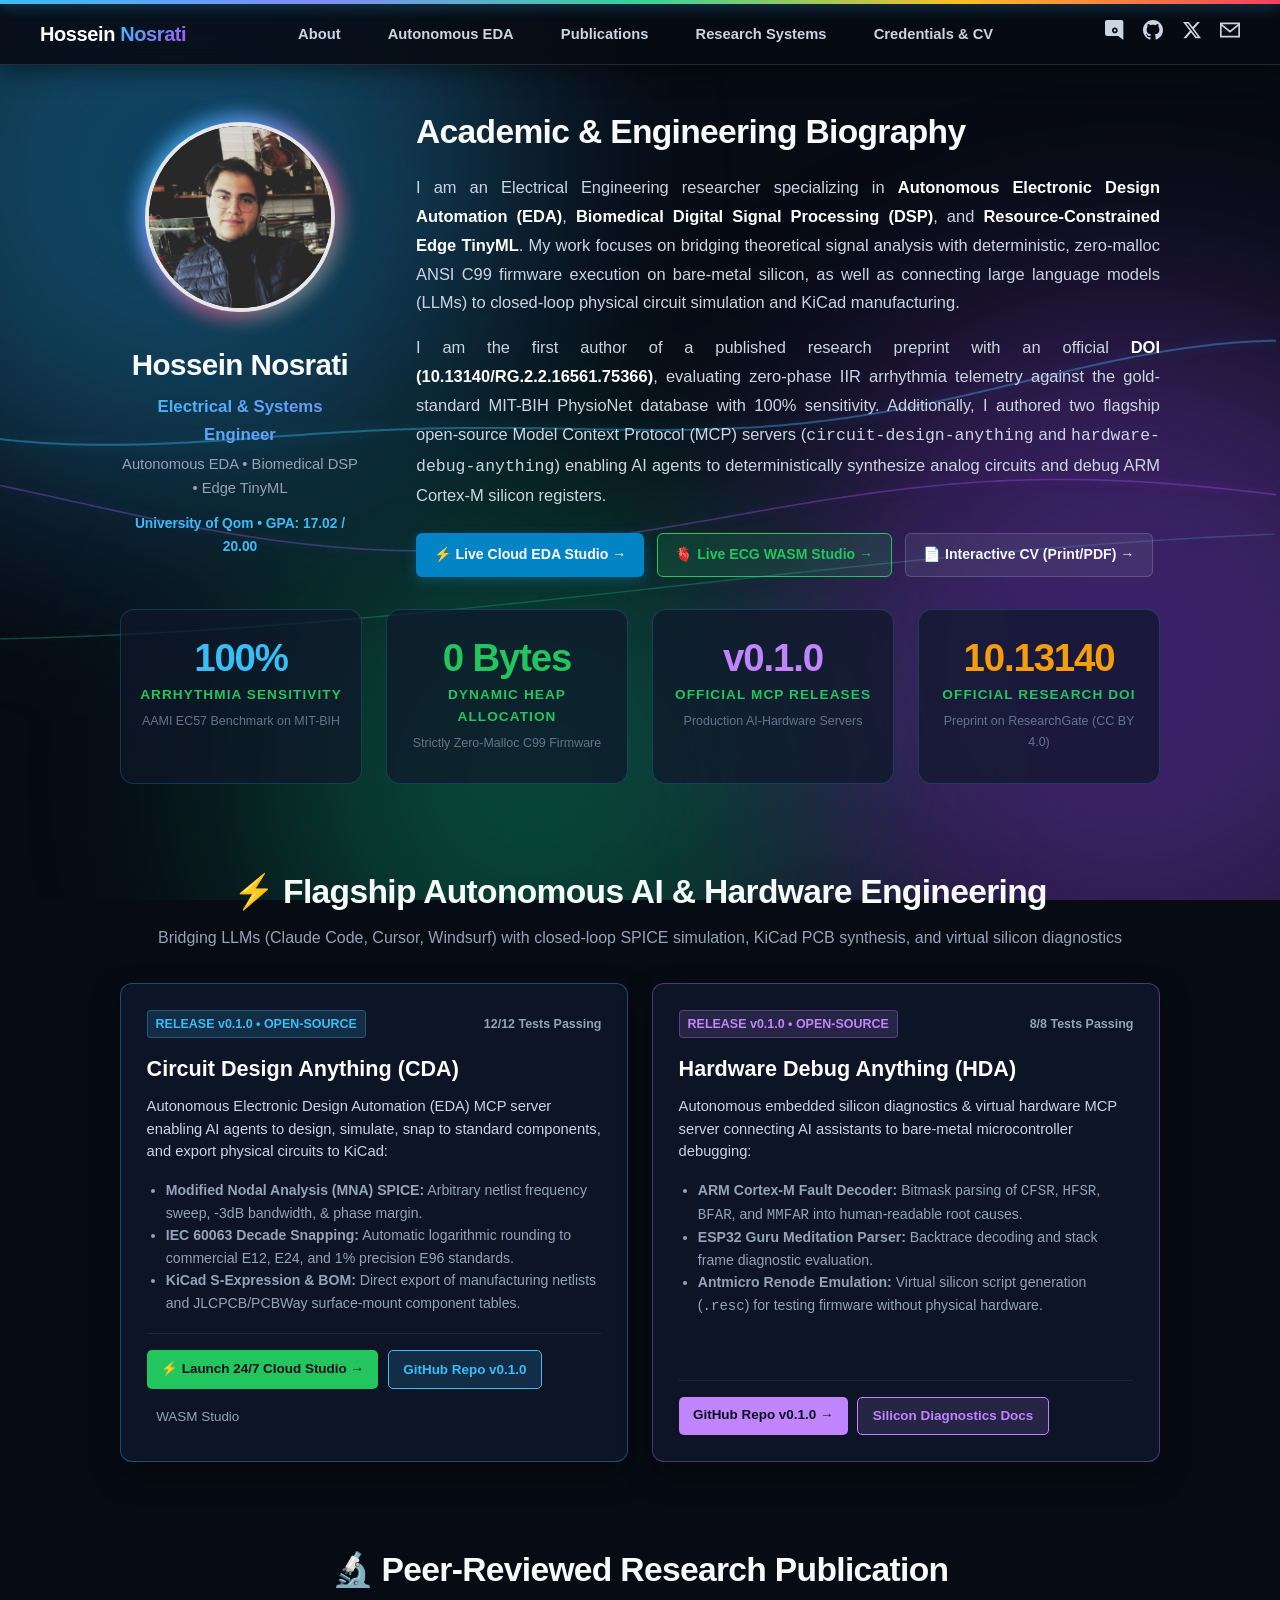
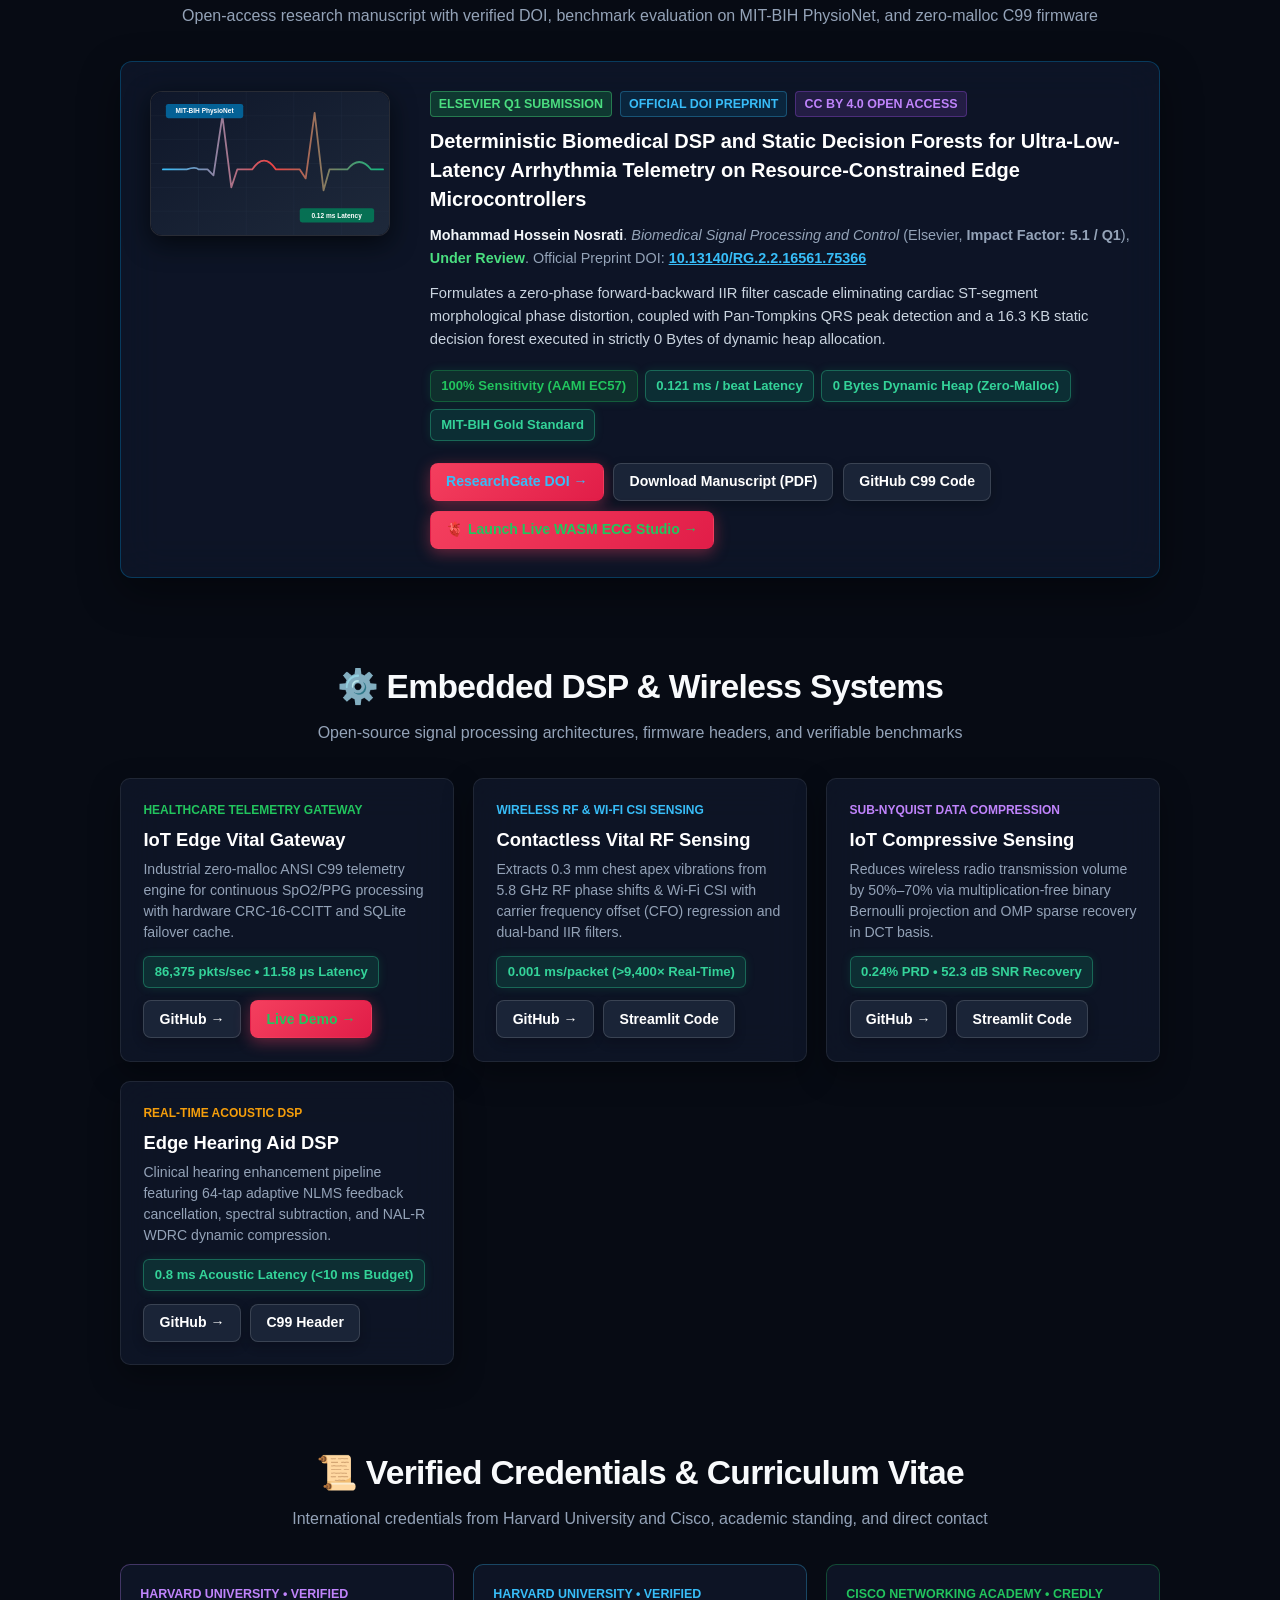
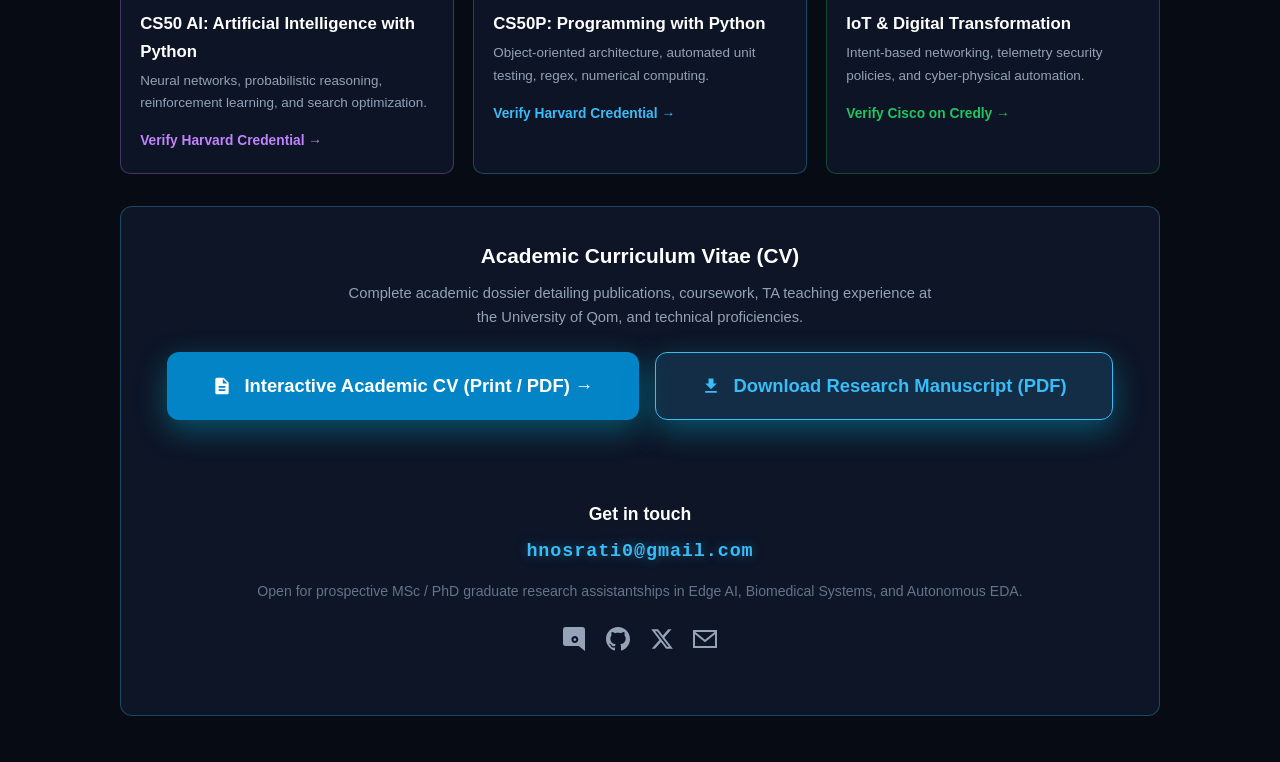
==== commit 31e5b93c: "Highlight Elsevier Q1 journal paper under review on portfolio and CV" ====
--- a/index.html
+++ b/index.html
@@ -241,14 +241,15 @@
         </div>
         <div class="pub-details">
           <div style="display: flex; gap: 8px; flex-wrap: wrap; margin-bottom: 0.6rem;">
+            <span style="background: rgba(34, 197, 94, 0.2); color: #4ade80; font-weight: 800; font-size: 0.78rem; padding: 2px 8px; border-radius: 4px; border: 1px solid rgba(74, 222, 128, 0.4);">ELSEVIER Q1 SUBMISSION</span>
             <span style="background: rgba(2, 132, 199, 0.15); color: #38bdf8; font-weight: 800; font-size: 0.78rem; padding: 2px 8px; border-radius: 4px; border: 1px solid rgba(56, 189, 248, 0.3);">OFFICIAL DOI PREPRINT</span>
-            <span style="background: rgba(34, 197, 94, 0.15); color: #22c55e; font-weight: 800; font-size: 0.78rem; padding: 2px 8px; border-radius: 4px; border: 1px solid rgba(34, 197, 94, 0.3);">CC BY 4.0 OPEN ACCESS</span>
+            <span style="background: rgba(168, 85, 247, 0.15); color: #c084fc; font-weight: 800; font-size: 0.78rem; padding: 2px 8px; border-radius: 4px; border: 1px solid rgba(168, 85, 247, 0.3);">CC BY 4.0 OPEN ACCESS</span>
           </div>
           <h3 style="font-size: 1.25rem; font-weight: 800; color: #ffffff; line-height: 1.45; margin-bottom: 0.6rem;">
-            Low-Latency Deterministic Arrhythmia Telemetry via Zero-Phase IIR Filtering and Static Decision Forests on Resource-Constrained Edge Microcontrollers
+            Deterministic Biomedical DSP and Static Decision Forests for Ultra-Low-Latency Arrhythmia Telemetry on Resource-Constrained Edge Microcontrollers
           </h3>
           <p class="pub-citation" style="color: #94a3b8; font-size: 0.9rem; margin-bottom: 0.8rem;">
-            <strong style="color: #f1f5f9;">H. Nosrati</strong>, <em>ResearchGate Preprint</em>, Oct. 2026. Official DOI: 
+            <strong style="color: #f1f5f9;">Mohammad Hossein Nosrati</strong>. <em>Biomedical Signal Processing and Control</em> (Elsevier, <strong>Impact Factor: 5.1 / Q1</strong>), <span style="color: #4ade80; font-weight: 700;">Under Review</span>. Official Preprint DOI: 
             <a href="https://doi.org/10.13140/RG.2.2.16561.75366" target="_blank" style="color: #38bdf8; font-weight: 700;">10.13140/RG.2.2.16561.75366</a>
           </p>
           <p style="font-size: 0.92rem; color: #cbd5e1; line-height: 1.55; margin-bottom: 1.2rem;">
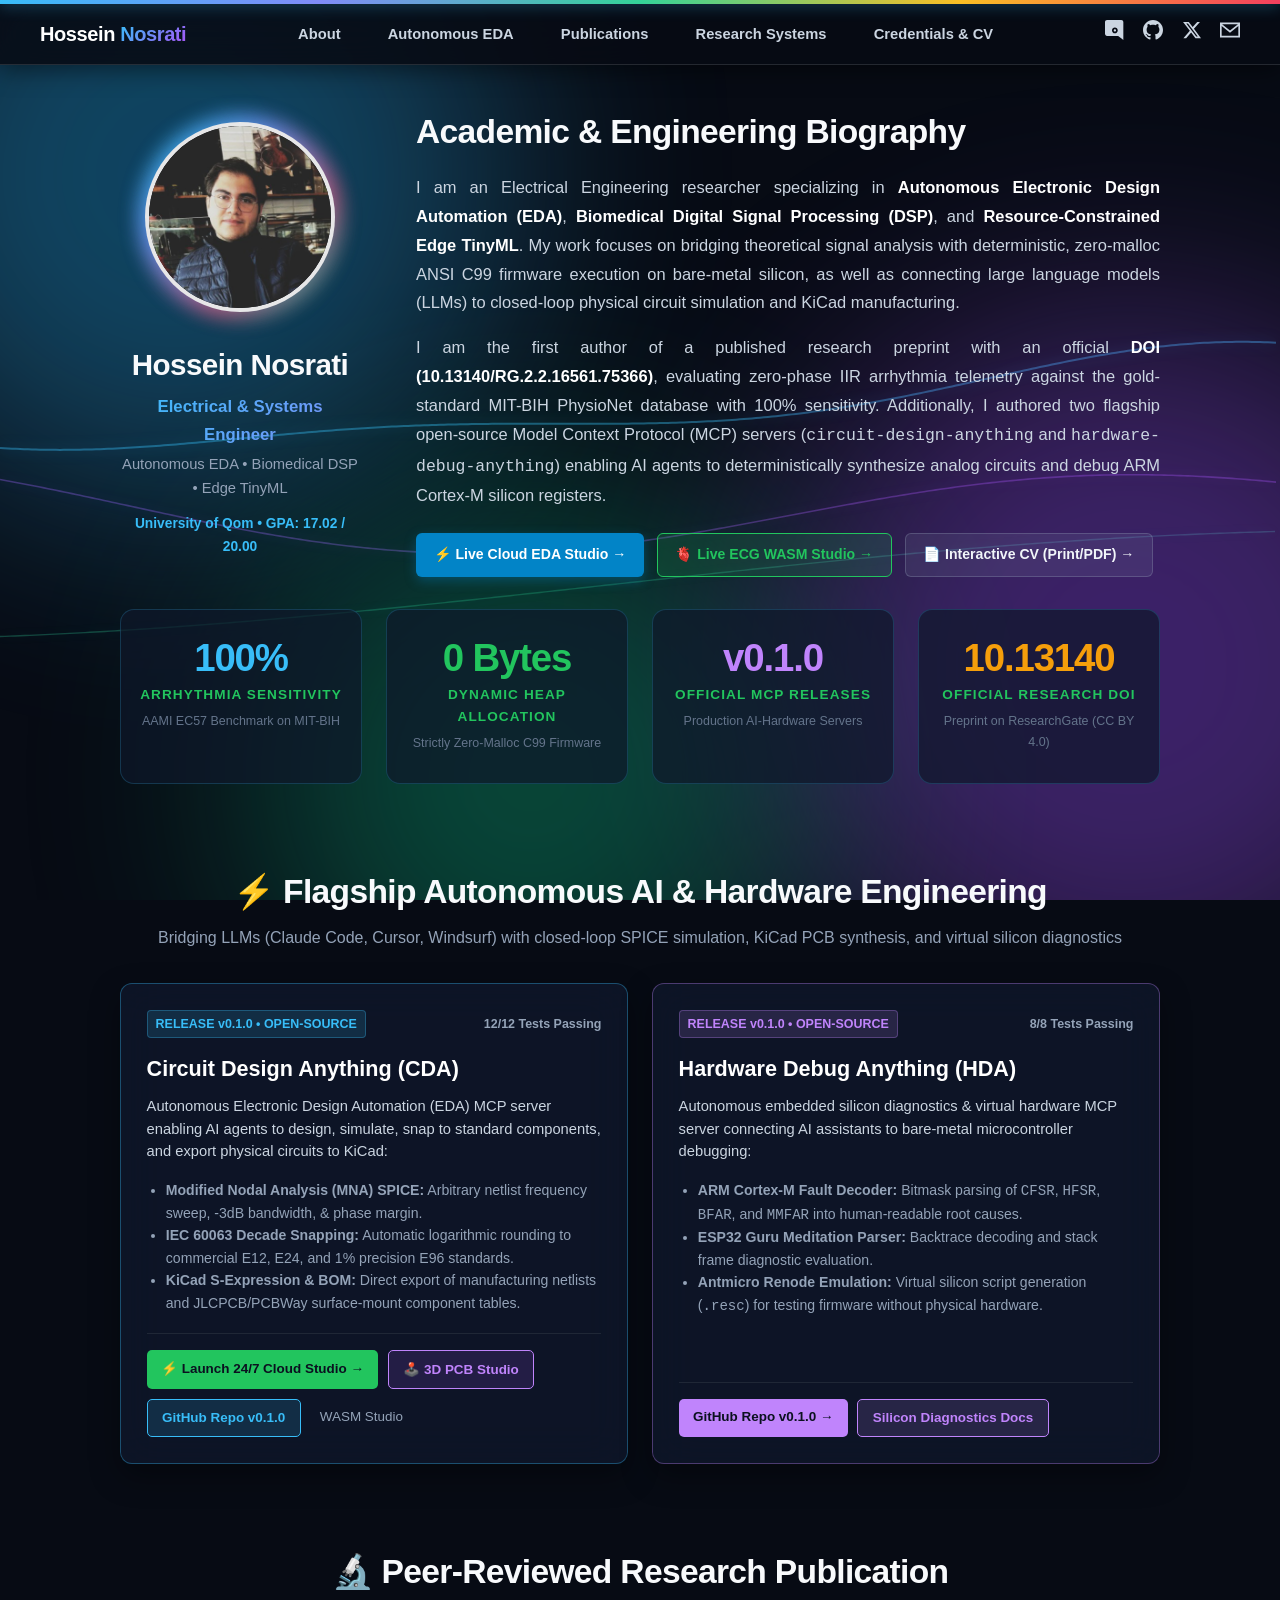
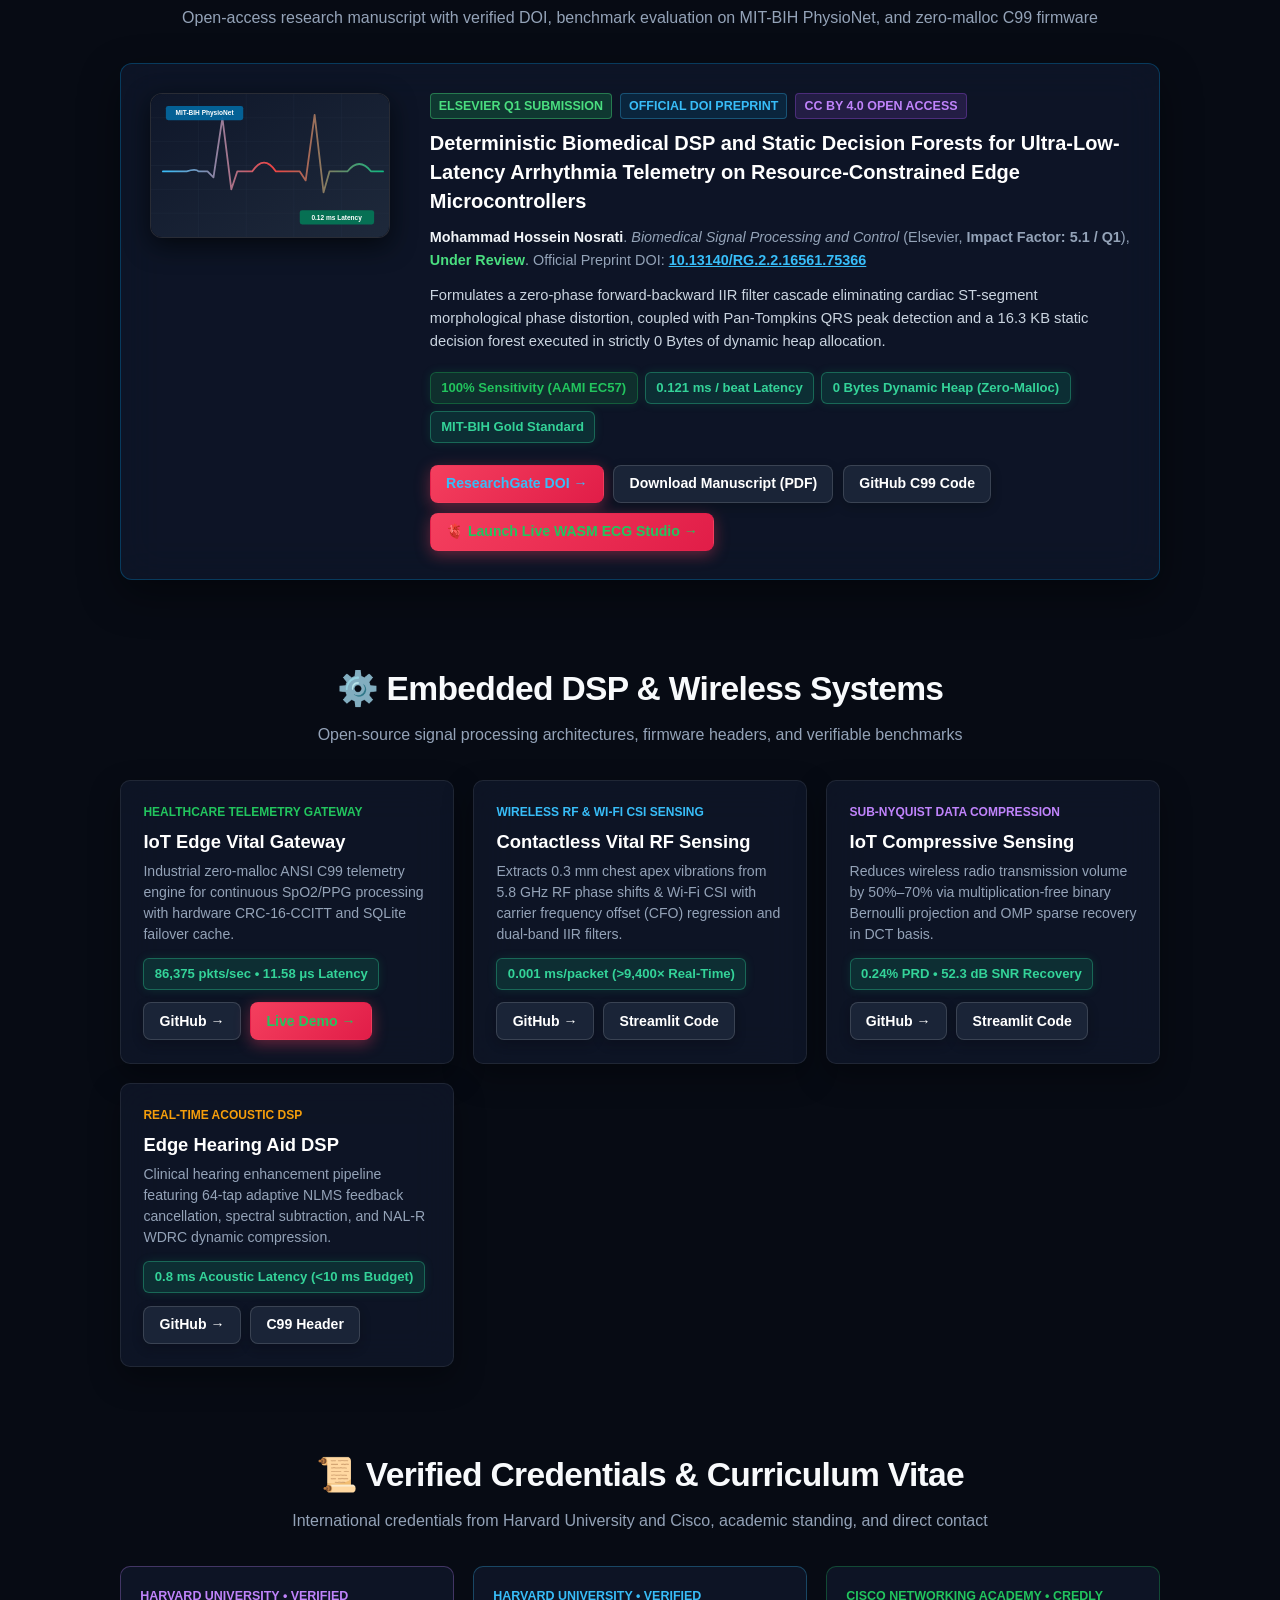
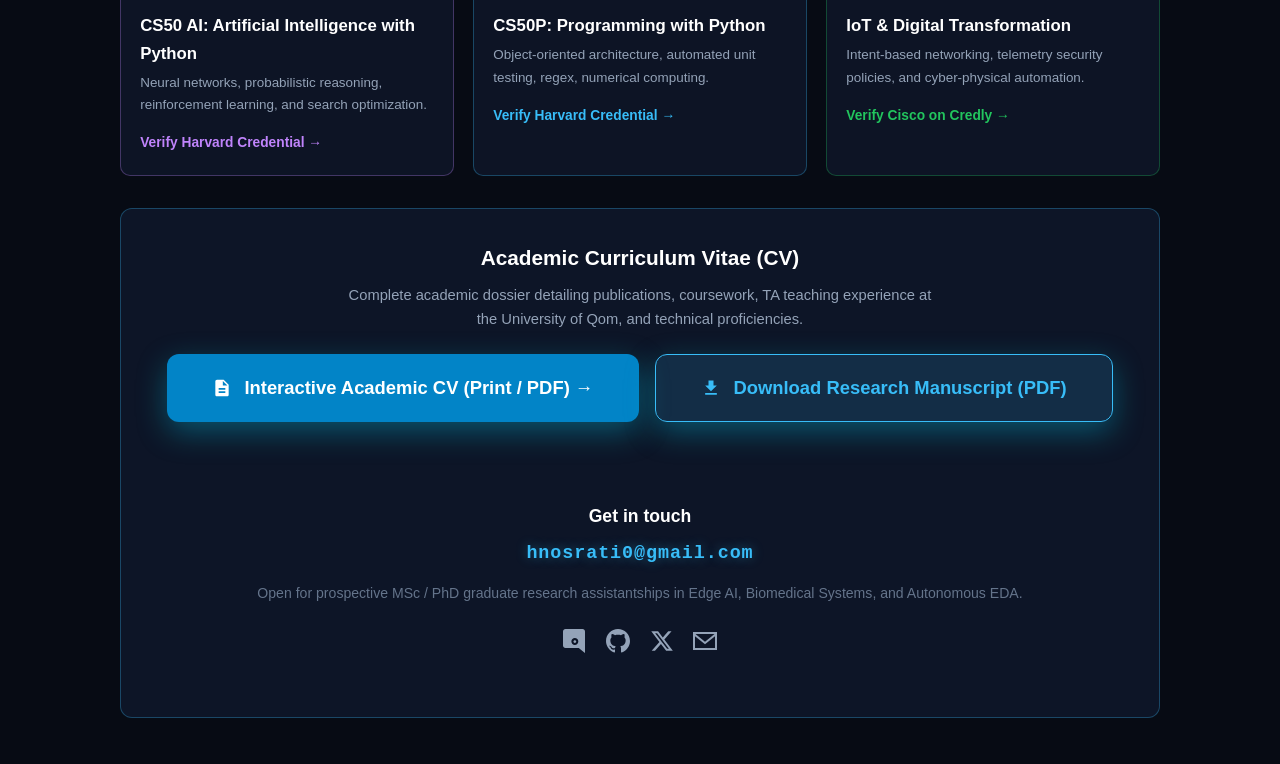
==== commit 6d3bcec7: "Add interactive 3D WebGL PCB Studio to portfolio" ====
--- a/index.html
+++ b/index.html
@@ -183,6 +183,10 @@
                style="background: #22c55e; color: #0b1120; font-weight: 800; font-size: 0.84rem; padding: 0.45rem 0.9rem; border-radius: 5px; text-decoration: none;">
               ⚡ Launch 24/7 Cloud Studio &rarr;
             </a>
+            <a href="pcb_studio.html" target="_blank" 
+               style="background: rgba(168, 85, 247, 0.15); color: #c084fc; border: 1px solid #c084fc; font-weight: 700; font-size: 0.84rem; padding: 0.45rem 0.9rem; border-radius: 5px; text-decoration: none;">
+              🕹️ 3D PCB Studio
+            </a>
             <a href="https://github.com/hosseinnosrati/circuit-design-anything" target="_blank" 
                style="background: rgba(56, 189, 248, 0.15); color: #38bdf8; border: 1px solid #38bdf8; font-weight: 700; font-size: 0.84rem; padding: 0.45rem 0.9rem; border-radius: 5px; text-decoration: none;">
               GitHub Repo v0.1.0
